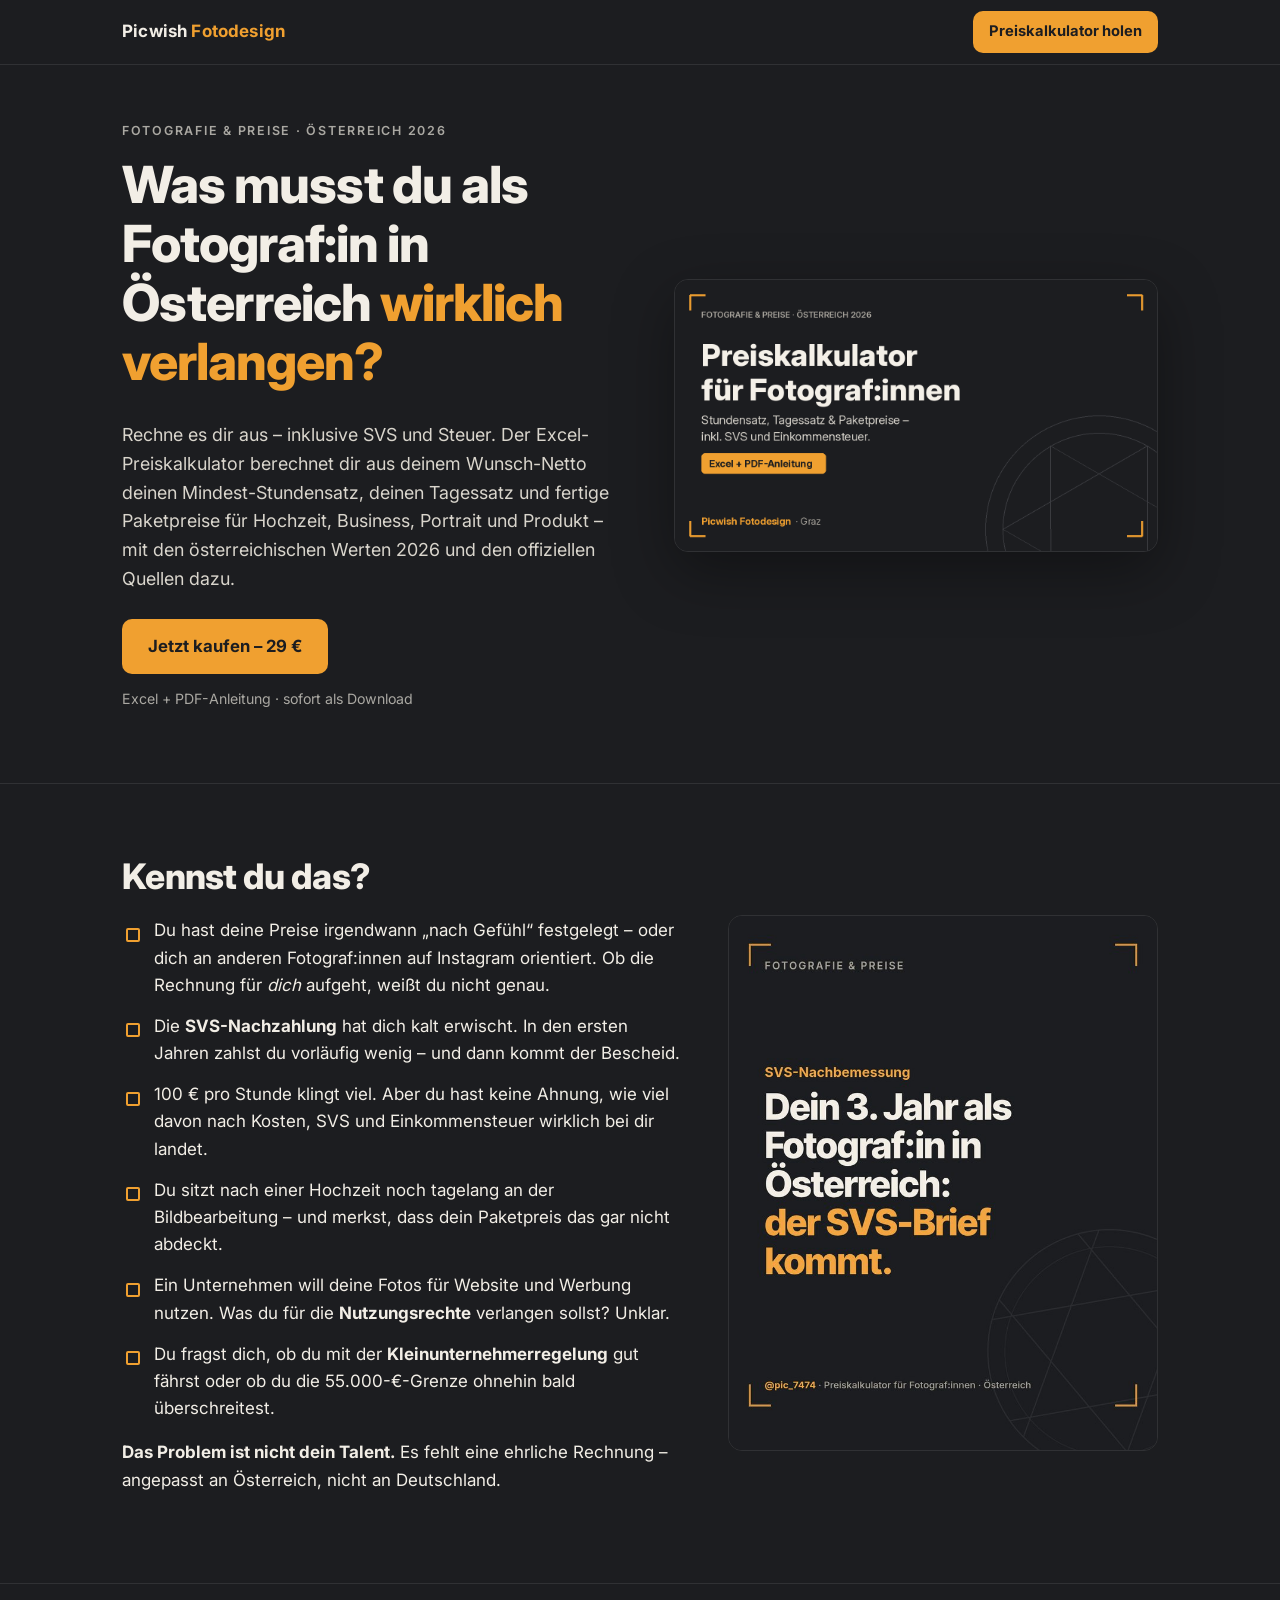
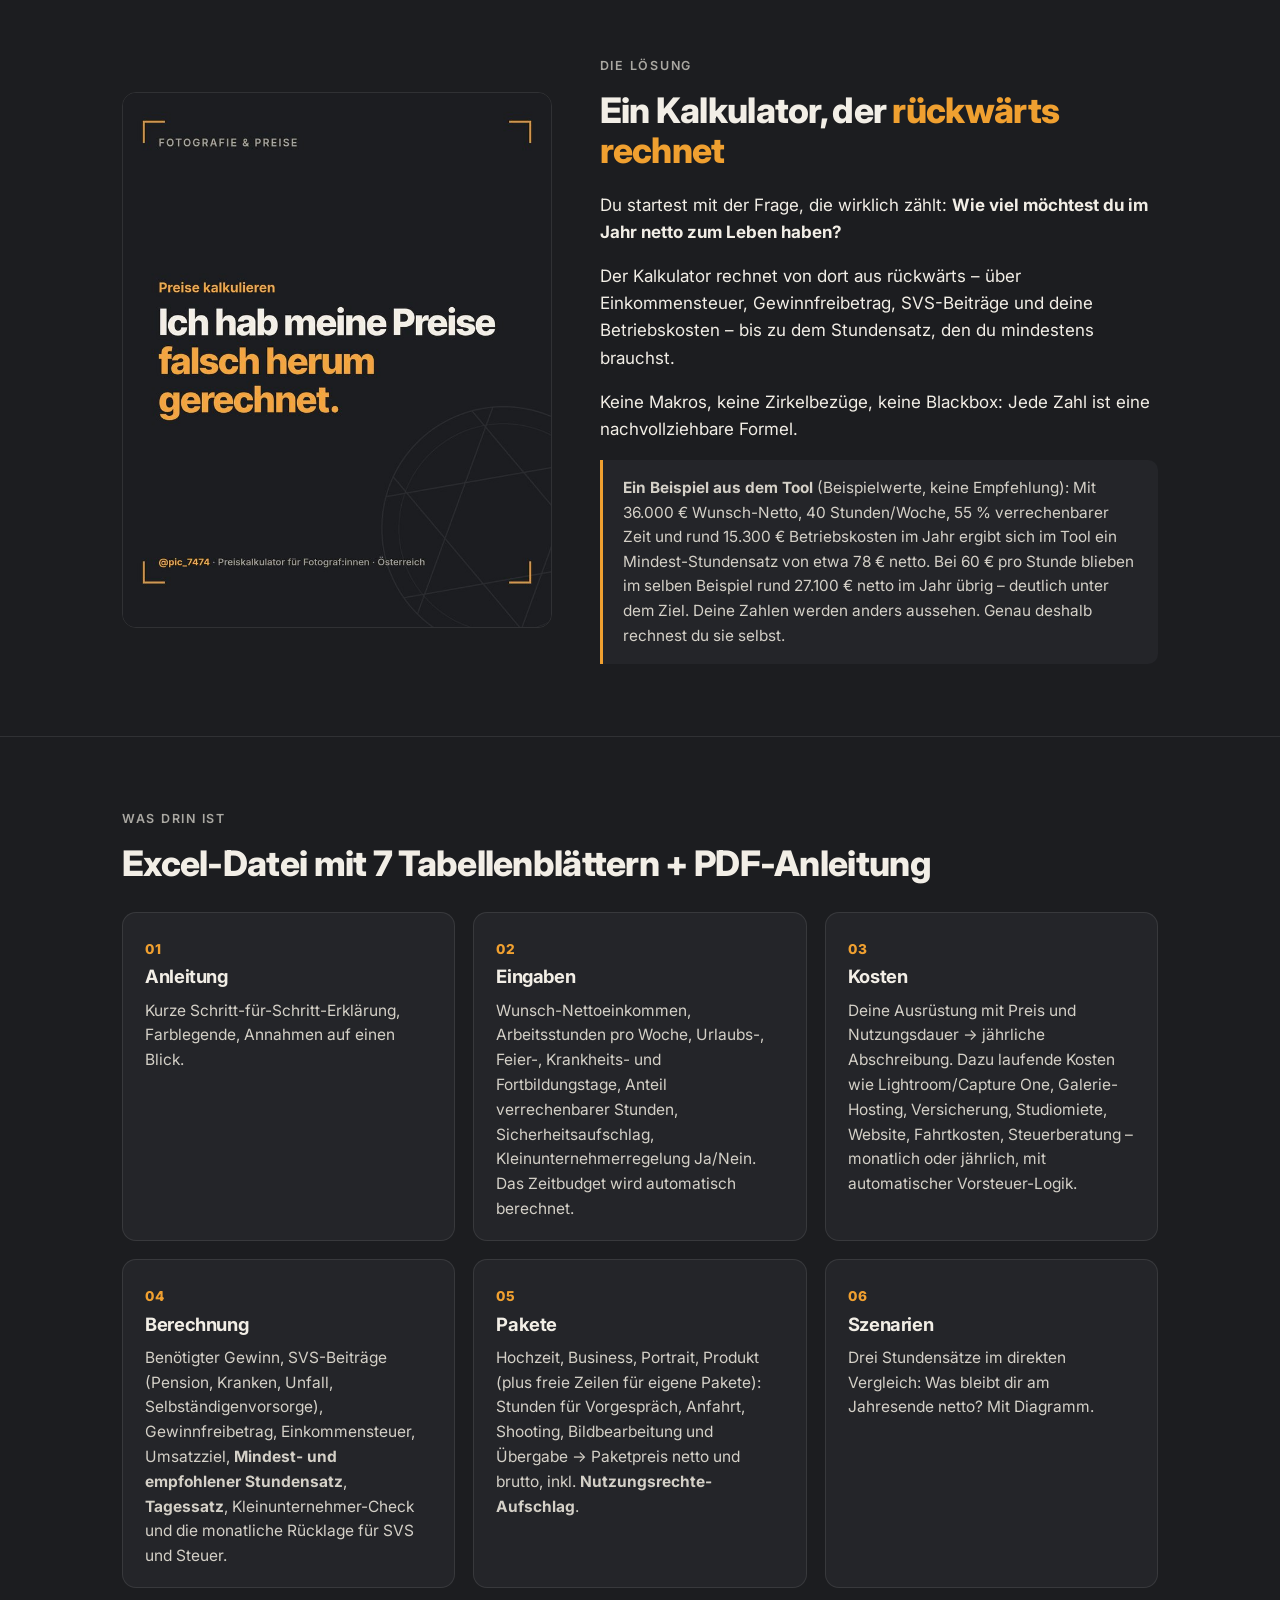
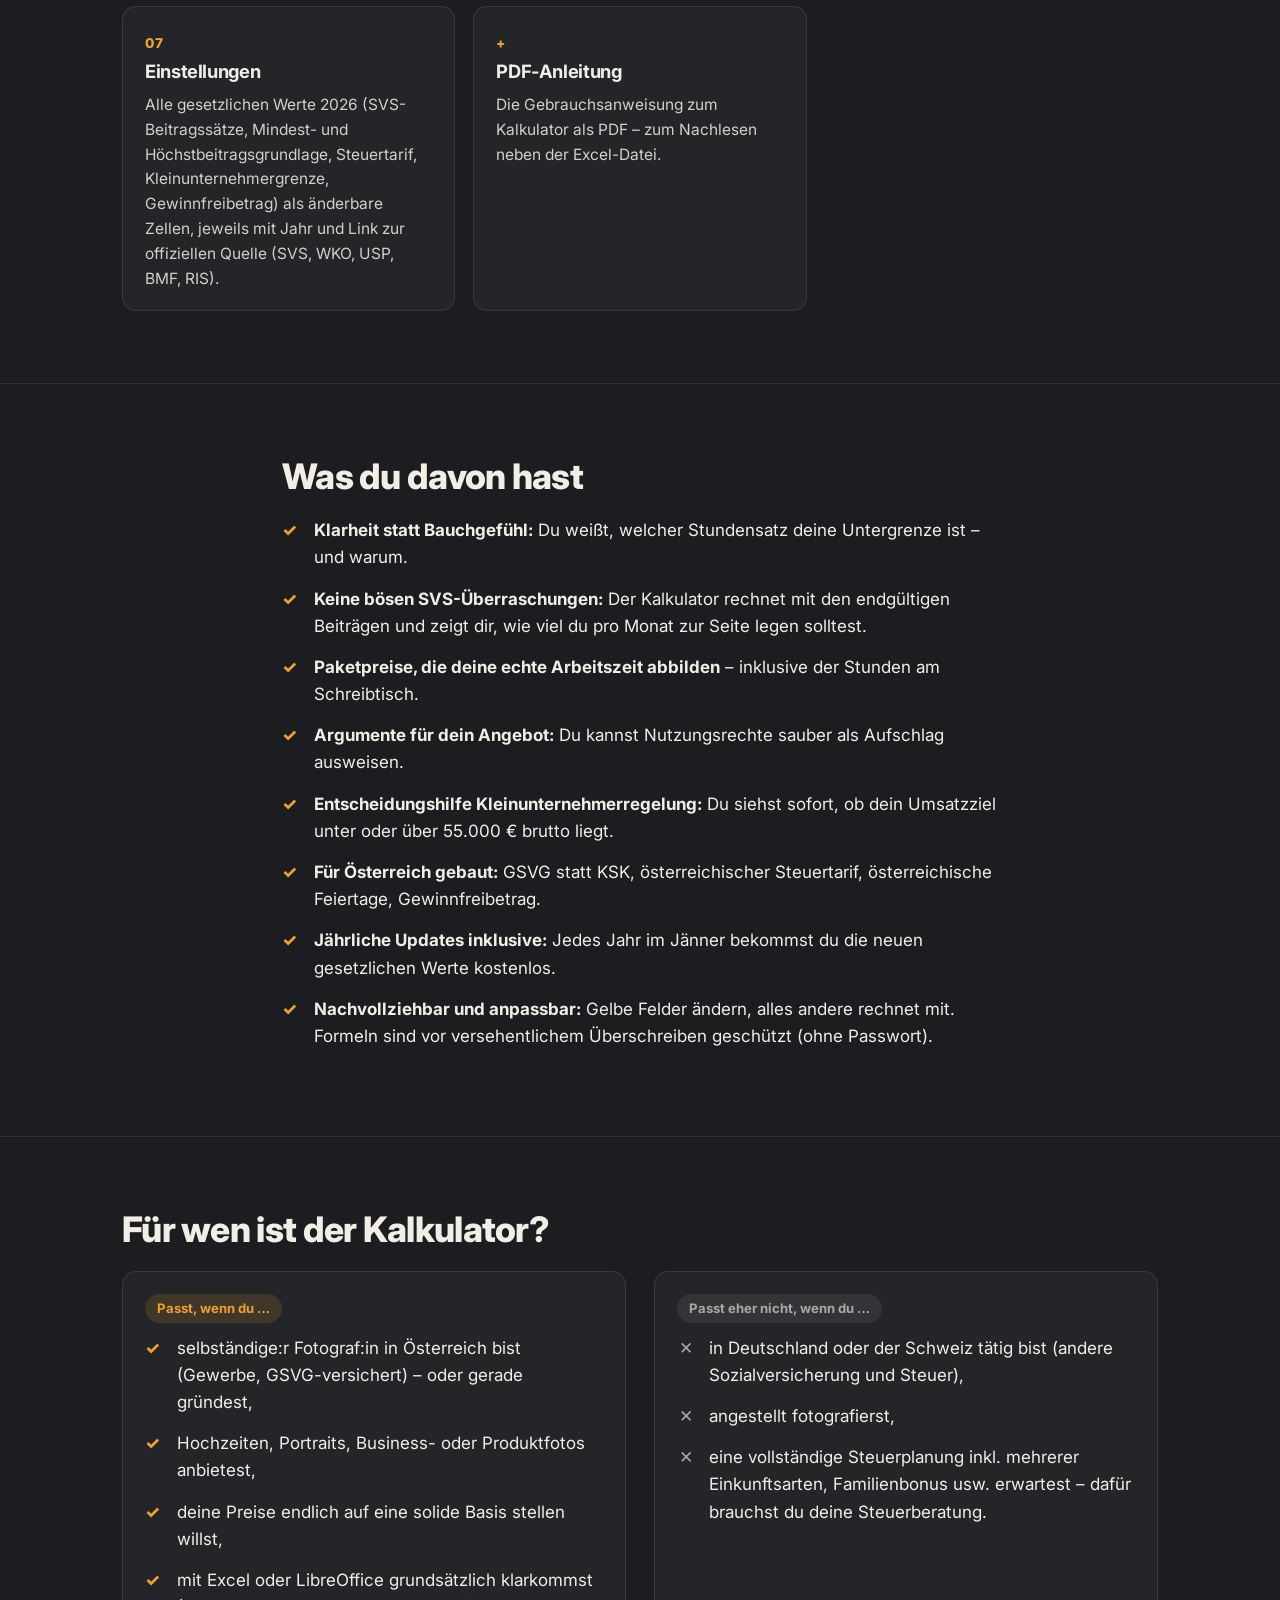
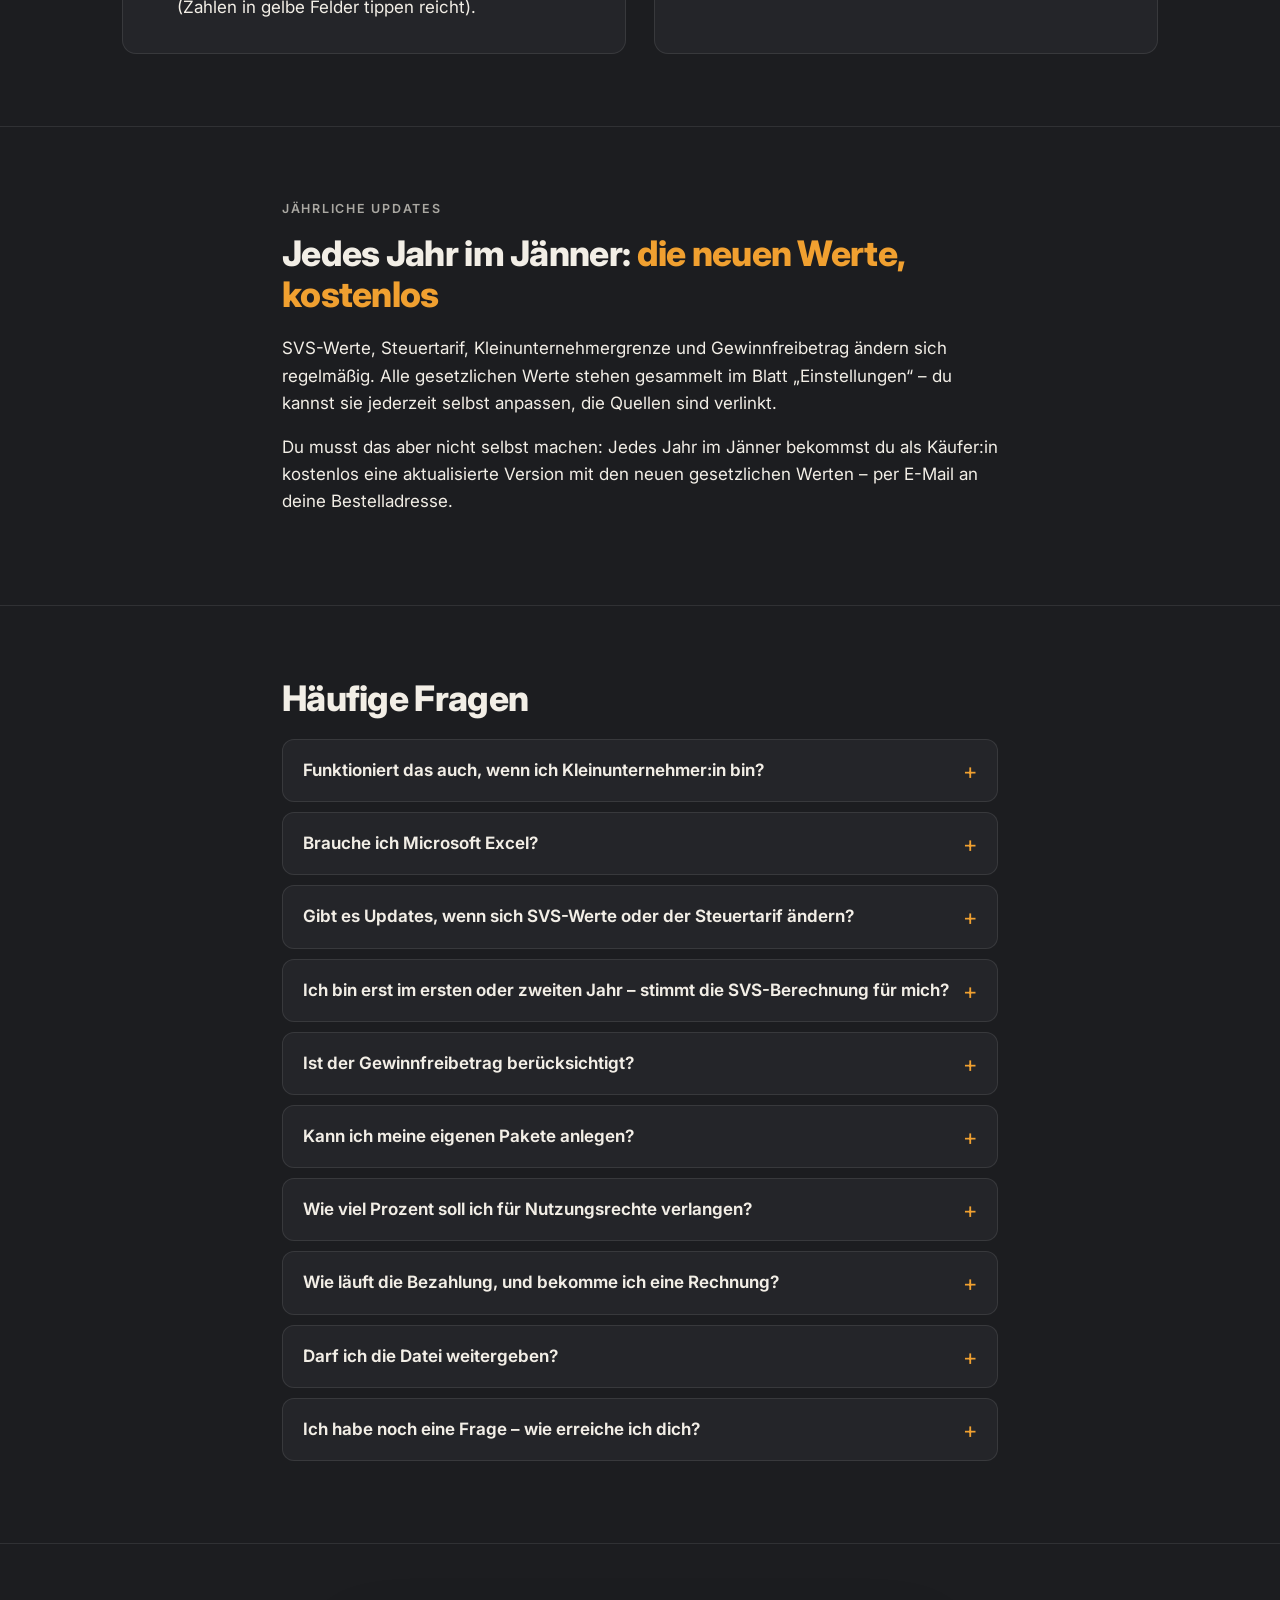
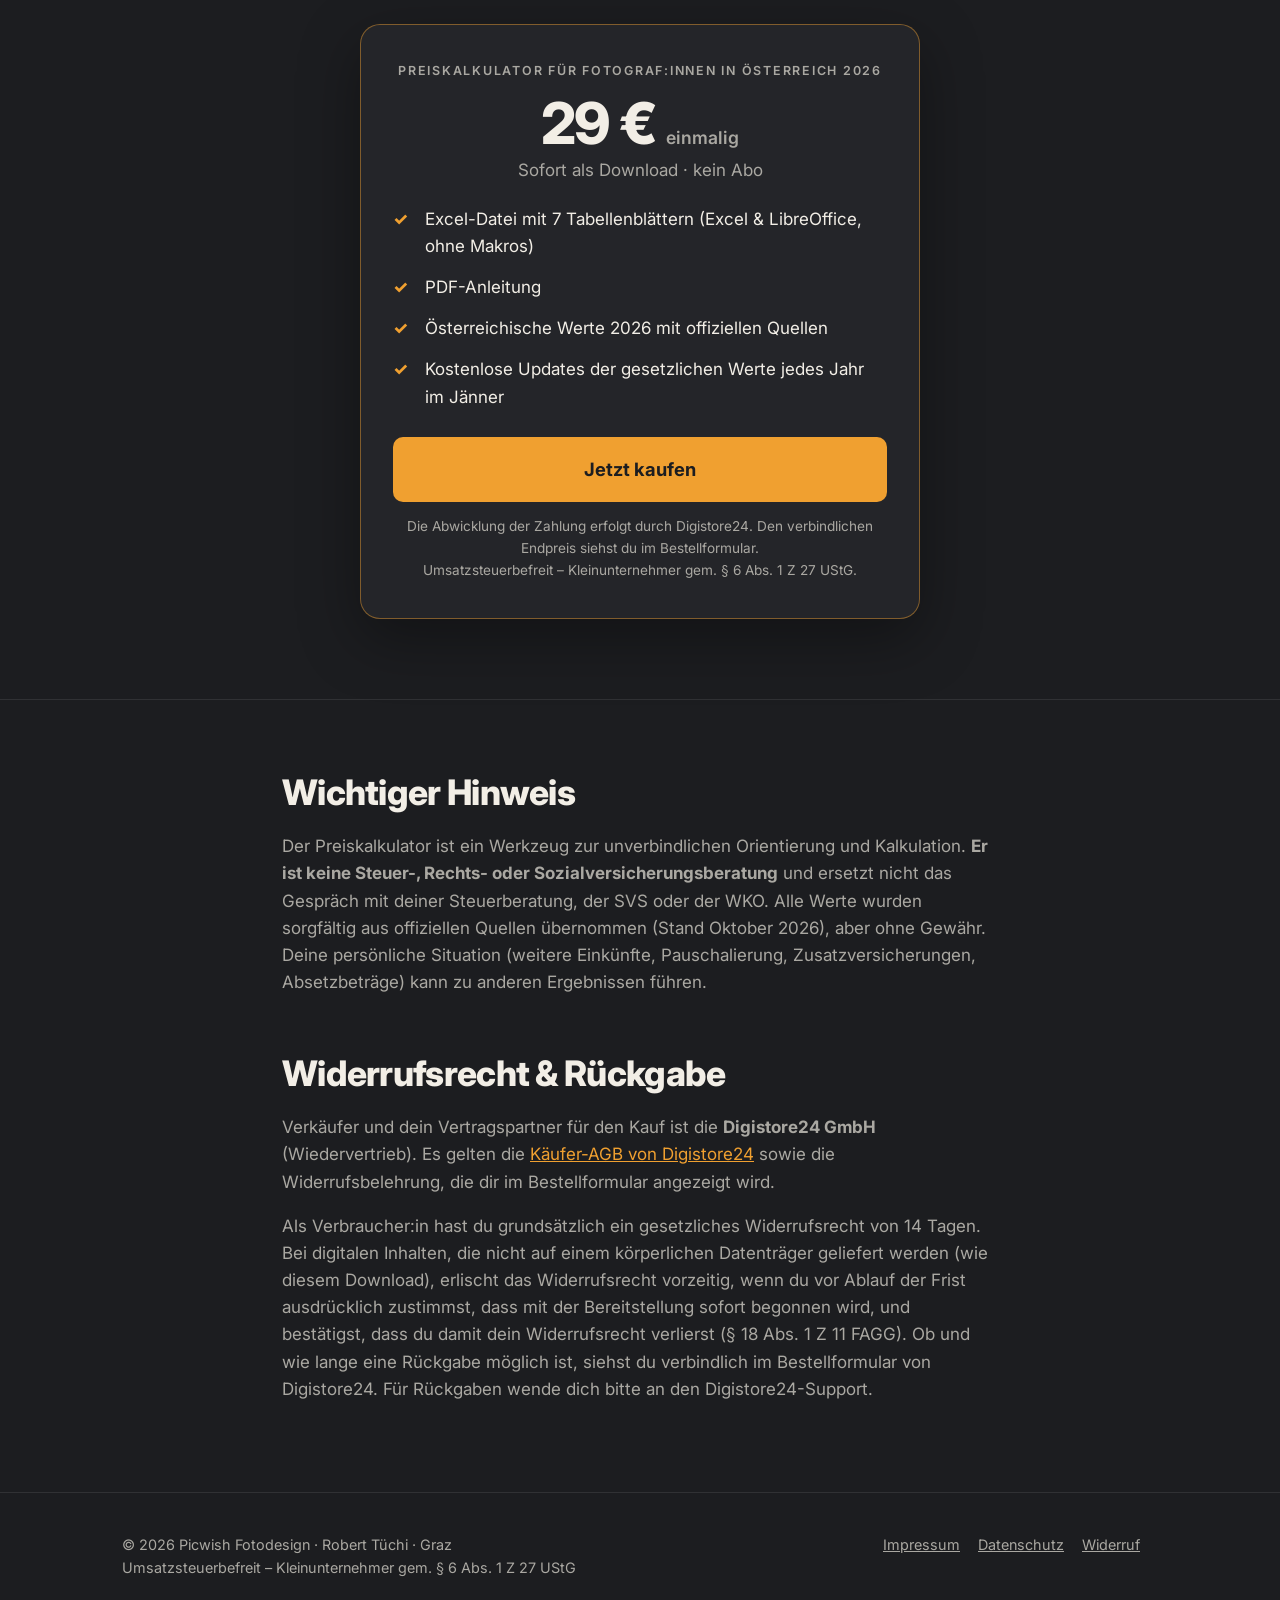
==== index.html @ 59e7721a "Verkaufsseite Preiskalkulator" ====
<!DOCTYPE html>
<html lang="de-AT">
<head>
<meta charset="utf-8">
<meta name="viewport" content="width=device-width, initial-scale=1">
<title>Preiskalkulator für Fotograf:innen in Österreich 2026 – Picwish Fotodesign</title>
<meta name="description" content="Excel-Preiskalkulator für selbständige Fotograf:innen in Österreich: Mindest-Stundensatz, Tagessatz und Paketpreise aus deinem Wunsch-Netto – inkl. SVS und Einkommensteuer, Werte 2026.">
<meta property="og:title" content="Preiskalkulator für Fotograf:innen in Österreich 2026">
<meta property="og:description" content="Rechne dir aus, was du wirklich verlangen musst – inklusive SVS und Steuer.">
<meta property="og:image" content="assets/cover_1280x720.png">
<meta property="og:type" content="website">
<link rel="preload" href="assets/fonts/Inter-Variable-latin.woff2" as="font" type="font/woff2" crossorigin>
<link rel="stylesheet" href="assets/style.css">
<link rel="icon" href="assets/og_square.jpg">
</head>
<body>

<header class="top">
  <div class="wrap">
    <a class="brand" href="index.html">Picwish <span>Fotodesign</span></a>
    <a class="btn small" href="#kaufen">Preiskalkulator holen</a>
  </div>
</header>

<main>

<!-- HERO -->
<section class="hero">
  <div class="wrap hero-grid">
    <div>
      <p class="eyebrow">Fotografie &amp; Preise · Österreich 2026</p>
      <h1>Was musst du als Fotograf:in in Österreich <span class="accent">wirklich verlangen?</span></h1>
      <p class="lead">Rechne es dir aus – inklusive SVS und Steuer. Der Excel-Preiskalkulator berechnet dir aus deinem Wunsch-Netto deinen Mindest-Stundensatz, deinen Tagessatz und fertige Paketpreise für Hochzeit, Business, Portrait und Produkt – mit den österreichischen Werten 2026 und den offiziellen Quellen dazu.</p>
      <div class="cta">
        <a class="btn" href="https://www.checkout-ds24.com/product/748971">Jetzt kaufen – 29 €</a>
        <small>Excel + PDF-Anleitung · sofort als Download</small>
      </div>
    </div>
    <div class="frame"><img src="assets/cover_1280x720.png" width="1280" height="720" alt="Preiskalkulator für Fotograf:innen – Stundensatz, Tagessatz und Paketpreise inkl. SVS und Einkommensteuer. Excel + PDF-Anleitung."></div>
  </div>
</section>

<!-- PROBLEM -->
<section id="problem">
  <div class="wrap split">
    <div>
      <h2>Kennst du das?</h2>
      <ul class="pain">
        <li>Du hast deine Preise irgendwann „nach Gefühl“ festgelegt – oder dich an anderen Fotograf:innen auf Instagram orientiert. Ob die Rechnung für <em>dich</em> aufgeht, weißt du nicht genau.</li>
        <li>Die <strong>SVS-Nachzahlung</strong> hat dich kalt erwischt. In den ersten Jahren zahlst du vorläufig wenig – und dann kommt der Bescheid.</li>
        <li>100 € pro Stunde klingt viel. Aber du hast keine Ahnung, wie viel davon nach Kosten, SVS und Einkommensteuer wirklich bei dir landet.</li>
        <li>Du sitzt nach einer Hochzeit noch tagelang an der Bildbearbeitung – und merkst, dass dein Paketpreis das gar nicht abdeckt.</li>
        <li>Ein Unternehmen will deine Fotos für Website und Werbung nutzen. Was du für die <strong>Nutzungsrechte</strong> verlangen sollst? Unklar.</li>
        <li>Du fragst dich, ob du mit der <strong>Kleinunternehmerregelung</strong> gut fährst oder ob du die 55.000-€-Grenze ohnehin bald überschreitest.</li>
      </ul>
      <p><strong>Das Problem ist nicht dein Talent.</strong> Es fehlt eine ehrliche Rechnung – angepasst an Österreich, nicht an Deutschland.</p>
    </div>
    <div class="img"><img src="assets/ig_svs-nachzahlung.jpg" width="720" height="900" alt="Dein 3. Jahr als Fotograf in Österreich: der SVS-Brief kommt." loading="lazy"></div>
  </div>
</section>

<!-- LÖSUNG -->
<section id="loesung">
  <div class="wrap split rev">
    <div class="img"><img src="assets/ig_rueckwaerts-rechnen.jpg" width="720" height="900" alt="Ich hab meine Preise falsch herum gerechnet." loading="lazy"></div>
    <div>
      <p class="eyebrow">Die Lösung</p>
      <h2>Ein Kalkulator, der <span class="accent">rückwärts rechnet</span></h2>
      <p>Du startest mit der Frage, die wirklich zählt: <strong>Wie viel möchtest du im Jahr netto zum Leben haben?</strong></p>
      <p>Der Kalkulator rechnet von dort aus rückwärts – über Einkommensteuer, Gewinnfreibetrag, SVS-Beiträge und deine Betriebskosten – bis zu dem Stundensatz, den du mindestens brauchst.</p>
      <p>Keine Makros, keine Zirkelbezüge, keine Blackbox: Jede Zahl ist eine nachvollziehbare Formel.</p>
      <div class="note"><strong>Ein Beispiel aus dem Tool</strong> (Beispielwerte, keine Empfehlung): Mit 36.000 € Wunsch-Netto, 40 Stunden/Woche, 55 % verrechenbarer Zeit und rund 15.300 € Betriebskosten im Jahr ergibt sich im Tool ein Mindest-Stundensatz von etwa 78 € netto. Bei 60 € pro Stunde blieben im selben Beispiel rund 27.100 € netto im Jahr übrig – deutlich unter dem Ziel. Deine Zahlen werden anders aussehen. Genau deshalb rechnest du sie selbst.</div>
    </div>
  </div>
</section>

<!-- INHALT -->
<section id="inhalt">
  <div class="wrap">
    <p class="eyebrow">Was drin ist</p>
    <h2>Excel-Datei mit 7 Tabellenblättern + PDF-Anleitung</h2>
    <div class="cards">
      <div class="card"><span class="num">01</span><h3>Anleitung</h3><p>Kurze Schritt-für-Schritt-Erklärung, Farblegende, Annahmen auf einen Blick.</p></div>
      <div class="card"><span class="num">02</span><h3>Eingaben</h3><p>Wunsch-Nettoeinkommen, Arbeitsstunden pro Woche, Urlaubs-, Feier-, Krankheits- und Fortbildungstage, Anteil verrechenbarer Stunden, Sicherheitsaufschlag, Kleinunternehmerregelung Ja/Nein. Das Zeitbudget wird automatisch berechnet.</p></div>
      <div class="card"><span class="num">03</span><h3>Kosten</h3><p>Deine Ausrüstung mit Preis und Nutzungsdauer → jährliche Abschreibung. Dazu laufende Kosten wie Lightroom/Capture One, Galerie-Hosting, Versicherung, Studiomiete, Website, Fahrtkosten, Steuerberatung – monatlich oder jährlich, mit automatischer Vorsteuer-Logik.</p></div>
      <div class="card"><span class="num">04</span><h3>Berechnung</h3><p>Benötigter Gewinn, SVS-Beiträge (Pension, Kranken, Unfall, Selbständigenvorsorge), Gewinnfreibetrag, Einkommensteuer, Umsatzziel, <strong>Mindest- und empfohlener Stundensatz</strong>, <strong>Tagessatz</strong>, Kleinunternehmer-Check und die monatliche Rücklage für SVS und Steuer.</p></div>
      <div class="card"><span class="num">05</span><h3>Pakete</h3><p>Hochzeit, Business, Portrait, Produkt (plus freie Zeilen für eigene Pakete): Stunden für Vorgespräch, Anfahrt, Shooting, Bildbearbeitung und Übergabe → Paketpreis netto und brutto, inkl. <strong>Nutzungsrechte-Aufschlag</strong>.</p></div>
      <div class="card"><span class="num">06</span><h3>Szenarien</h3><p>Drei Stundensätze im direkten Vergleich: Was bleibt dir am Jahresende netto? Mit Diagramm.</p></div>
      <div class="card"><span class="num">07</span><h3>Einstellungen</h3><p>Alle gesetzlichen Werte 2026 (SVS-Beitragssätze, Mindest- und Höchstbeitragsgrundlage, Steuertarif, Kleinunternehmergrenze, Gewinnfreibetrag) als änderbare Zellen, jeweils mit Jahr und Link zur offiziellen Quelle (SVS, WKO, USP, BMF, RIS).</p></div>
      <div class="card"><span class="num">+</span><h3>PDF-Anleitung</h3><p>Die Gebrauchsanweisung zum Kalkulator als PDF – zum Nachlesen neben der Excel-Datei.</p></div>
    </div>
  </div>
</section>

<!-- NUTZEN -->
<section id="nutzen">
  <div class="wrap narrow">
    <h2>Was du davon hast</h2>
    <ul class="check">
      <li><strong>Klarheit statt Bauchgefühl:</strong> Du weißt, welcher Stundensatz deine Untergrenze ist – und warum.</li>
      <li><strong>Keine bösen SVS-Überraschungen:</strong> Der Kalkulator rechnet mit den endgültigen Beiträgen und zeigt dir, wie viel du pro Monat zur Seite legen solltest.</li>
      <li><strong>Paketpreise, die deine echte Arbeitszeit abbilden</strong> – inklusive der Stunden am Schreibtisch.</li>
      <li><strong>Argumente für dein Angebot:</strong> Du kannst Nutzungsrechte sauber als Aufschlag ausweisen.</li>
      <li><strong>Entscheidungshilfe Kleinunternehmerregelung:</strong> Du siehst sofort, ob dein Umsatzziel unter oder über 55.000 € brutto liegt.</li>
      <li><strong>Für Österreich gebaut:</strong> GSVG statt KSK, österreichischer Steuertarif, österreichische Feiertage, Gewinnfreibetrag.</li>
      <li><strong>Jährliche Updates inklusive:</strong> Jedes Jahr im Jänner bekommst du die neuen gesetzlichen Werte kostenlos.</li>
      <li><strong>Nachvollziehbar und anpassbar:</strong> Gelbe Felder ändern, alles andere rechnet mit. Formeln sind vor versehentlichem Überschreiben geschützt (ohne Passwort).</li>
    </ul>
  </div>
</section>

<!-- FÜR WEN -->
<section id="fuer-wen">
  <div class="wrap">
    <h2>Für wen ist der Kalkulator?</h2>
    <div class="two">
      <div class="card">
        <span class="badge">Passt, wenn du …</span>
        <ul class="check">
          <li>selbständige:r Fotograf:in in Österreich bist (Gewerbe, GSVG-versichert) – oder gerade gründest,</li>
          <li>Hochzeiten, Portraits, Business- oder Produktfotos anbietest,</li>
          <li>deine Preise endlich auf eine solide Basis stellen willst,</li>
          <li>mit Excel oder LibreOffice grundsätzlich klarkommst (Zahlen in gelbe Felder tippen reicht).</li>
        </ul>
      </div>
      <div class="card">
        <span class="badge" style="background:rgba(255,255,255,.07);color:var(--muted)">Passt eher nicht, wenn du …</span>
        <ul class="cross">
          <li>in Deutschland oder der Schweiz tätig bist (andere Sozialversicherung und Steuer),</li>
          <li>angestellt fotografierst,</li>
          <li>eine vollständige Steuerplanung inkl. mehrerer Einkunftsarten, Familienbonus usw. erwartest – dafür brauchst du deine Steuerberatung.</li>
        </ul>
      </div>
    </div>
  </div>
</section>

<!-- UPDATES -->
<section id="updates">
  <div class="wrap narrow">
    <p class="eyebrow">Jährliche Updates</p>
    <h2>Jedes Jahr im Jänner: <span class="accent">die neuen Werte, kostenlos</span></h2>
    <p>SVS-Werte, Steuertarif, Kleinunternehmergrenze und Gewinnfreibetrag ändern sich regelmäßig. Alle gesetzlichen Werte stehen gesammelt im Blatt „Einstellungen“ – du kannst sie jederzeit selbst anpassen, die Quellen sind verlinkt.</p>
    <p>Du musst das aber nicht selbst machen: Jedes Jahr im Jänner bekommst du als Käufer:in kostenlos eine aktualisierte Version mit den neuen gesetzlichen Werten – per E-Mail an deine Bestelladresse.</p>
  </div>
</section>

<!-- FAQ -->
<section id="faq">
  <div class="wrap narrow">
    <h2>Häufige Fragen</h2>
    <details><summary>Funktioniert das auch, wenn ich Kleinunternehmer:in bin?</summary><p>Ja. Du stellst in den Eingaben „Kleinunternehmerregelung: Ja“ ein. Dann rechnet der Kalkulator ohne Umsatzsteuer auf deinen Preisen und setzt deine Kosten brutto an (weil du keine Vorsteuer abziehen kannst). Ein Check zeigt dir, ob dein Umsatzziel unter der Grenze von 55.000 € brutto liegt – oder im 10-%-Toleranzbereich bzw. darüber.</p></details>
    <details><summary>Brauche ich Microsoft Excel?</summary><p>Nein. Die Datei (.xlsx) funktioniert in Microsoft Excel (Windows/Mac) und im kostenlosen LibreOffice Calc. Sie kommt ohne Makros aus. Google Sheets und Apple Numbers sollten grundsätzlich funktionieren, sind aber nicht offiziell getestet – dort können Formatierung, Blattschutz oder Diagramm abweichen.</p></details>
    <details><summary>Gibt es Updates, wenn sich SVS-Werte oder der Steuertarif ändern?</summary><p>Ja. Jedes Jahr im Jänner bekommst du als Käufer:in kostenlos eine aktualisierte Version mit den neuen gesetzlichen Werten (SVS, Steuertarif, Kleinunternehmergrenze, Gewinnfreibetrag) per E-Mail an deine Bestelladresse. Zusätzlich kannst du alle Werte im Blatt „Einstellungen“ selbst anpassen.</p></details>
    <details><summary>Ich bin erst im ersten oder zweiten Jahr – stimmt die SVS-Berechnung für mich?</summary><p>Der Kalkulator rechnet bewusst mit den <em>endgültigen</em> Beiträgen auf Basis deines Gewinns. In den ersten Jahren zahlst du vorläufig oft weniger, die Differenz wird aber nachverrechnet. Für die Preisgestaltung ist die endgültige Belastung die ehrlichere Zahl.</p></details>
    <details><summary>Ist der Gewinnfreibetrag berücksichtigt?</summary><p>Ja, der Grundfreibetrag (15 % des Gewinns bis 33.000 €). Den investitionsbedingten Gewinnfreibetrag berücksichtigt das Tool nicht – damit rechnest du eher vorsichtig.</p></details>
    <details><summary>Kann ich meine eigenen Pakete anlegen?</summary><p>Ja, im Blatt „Pakete“ sind freie Zeilen für eigene Angebote vorgesehen, z. B. Familien-, Event- oder Immobilienshootings.</p></details>
    <details><summary>Wie viel Prozent soll ich für Nutzungsrechte verlangen?</summary><p>Dafür gibt es in Österreich keinen verbindlichen Tarif. Im Tool stehen Beispielwerte (30 % bzw. 50 %), die du frei anpassen kannst – je nach Umfang, Dauer, Medien und Exklusivität der Nutzung.</p></details>
    <details><summary>Wie läuft die Bezahlung, und bekomme ich eine Rechnung?</summary><p>Die Abwicklung der Zahlung erfolgt durch Digistore24. Nach dem Kauf bekommst du den Download-Zugang und deine Rechnung automatisch von Digistore24.</p></details>
    <details><summary>Darf ich die Datei weitergeben?</summary><p>Nein. Die Datei ist für die persönliche Nutzung in deinem eigenen Betrieb lizenziert. Weiterverkauf, Weitergabe oder Veröffentlichung – auch in veränderter Form oder als Teil anderer Produkte – sind nicht gestattet.</p></details>
    <details><summary>Ich habe noch eine Frage – wie erreiche ich dich?</summary><p>Schreib mir an <a href="mailto:robert.tuechi@gmail.com">robert.tuechi@gmail.com</a> oder auf Instagram an @pic_7474. Ich antworte in der Regel innerhalb von 2 Werktagen. (Individuelle Steuer- oder SVS-Beratung kann ich leider nicht geben.)</p></details>
  </div>
</section>

<!-- PREIS -->
<section class="price" id="kaufen">
  <div class="wrap">
    <div class="pricebox">
      <p class="eyebrow">Preiskalkulator für Fotograf:innen in Österreich 2026</p>
      <div class="amount">29 € <small>einmalig</small></div>
      <p class="muted" style="margin:0">Sofort als Download · kein Abo</p>
      <ul class="check">
        <li>Excel-Datei mit 7 Tabellenblättern (Excel &amp; LibreOffice, ohne Makros)</li>
        <li>PDF-Anleitung</li>
        <li>Österreichische Werte 2026 mit offiziellen Quellen</li>
        <li>Kostenlose Updates der gesetzlichen Werte jedes Jahr im Jänner</li>
      </ul>
      <a class="btn big" href="https://www.checkout-ds24.com/product/748971">Jetzt kaufen</a>
      <p class="fine">Die Abwicklung der Zahlung erfolgt durch Digistore24. Den verbindlichen Endpreis siehst du im Bestellformular.<br>Umsatzsteuerbefreit – Kleinunternehmer gem. § 6 Abs. 1 Z 27 UStG.</p>
    </div>
  </div>
</section>

<!-- HINWEIS + WIDERRUF -->
<section id="hinweise">
  <div class="wrap narrow">
    <h2>Wichtiger Hinweis</h2>
    <p class="muted">Der Preiskalkulator ist ein Werkzeug zur unverbindlichen Orientierung und Kalkulation. <strong>Er ist keine Steuer-, Rechts- oder Sozialversicherungsberatung</strong> und ersetzt nicht das Gespräch mit deiner Steuerberatung, der SVS oder der WKO. Alle Werte wurden sorgfältig aus offiziellen Quellen übernommen (Stand Oktober 2026), aber ohne Gewähr. Deine persönliche Situation (weitere Einkünfte, Pauschalierung, Zusatzversicherungen, Absetzbeträge) kann zu anderen Ergebnissen führen.</p>

    <h2 id="widerruf" style="margin-top:1.6em">Widerrufsrecht &amp; Rückgabe</h2>
    <p class="muted">Verkäufer und dein Vertragspartner für den Kauf ist die <strong>Digistore24 GmbH</strong> (Wiedervertrieb). Es gelten die <a href="https://www.digistore24.com/page/terms/1/de" rel="noopener">Käufer-AGB von Digistore24</a> sowie die Widerrufsbelehrung, die dir im Bestellformular angezeigt wird.</p>
    <p class="muted">Als Verbraucher:in hast du grundsätzlich ein gesetzliches Widerrufsrecht von 14 Tagen. Bei digitalen Inhalten, die nicht auf einem körperlichen Datenträger geliefert werden (wie diesem Download), erlischt das Widerrufsrecht vorzeitig, wenn du vor Ablauf der Frist ausdrücklich zustimmst, dass mit der Bereitstellung sofort begonnen wird, und bestätigst, dass du damit dein Widerrufsrecht verlierst (§ 18 Abs. 1 Z 11 FAGG). Ob und wie lange eine Rückgabe möglich ist, siehst du verbindlich im Bestellformular von Digistore24. Für Rückgaben wende dich bitte an den Digistore24-Support.</p>
  </div>
</section>

</main>

<footer>
  <div class="wrap">
    <div>© 2026 Picwish Fotodesign · Robert Tüchi · Graz<br>Umsatzsteuerbefreit – Kleinunternehmer gem. § 6 Abs. 1 Z 27 UStG</div>
    <nav><a href="impressum.html">Impressum</a><a href="datenschutz.html">Datenschutz</a><a href="index.html#widerruf">Widerruf</a></nav>
  </div>
</footer>
</body>
</html>
---- assets/style.css ----
@font-face{font-family:"Inter";src:url("fonts/Inter-Variable-latin.woff2") format("woff2");font-weight:100 900;font-style:normal;font-display:swap}
:root{--bg:rgb(28,29,32);--bg2:rgb(36,37,41);--line:rgba(255,255,255,.09);--text:rgb(242,238,230);--muted:rgb(170,168,162);--accent:rgb(240,160,48);--accent-d:rgb(214,138,28);--radius:14px;--max:1080px}
*{box-sizing:border-box}
html{scroll-behavior:smooth}
body{margin:0;background:var(--bg);color:var(--text);font-family:"Inter",system-ui,-apple-system,"Segoe UI",Roboto,"Helvetica Neue",Arial,sans-serif;font-size:17px;line-height:1.6;-webkit-font-smoothing:antialiased}
img{max-width:100%;height:auto;display:block}
a{color:var(--accent)}
a:hover{color:#ffc163}
.wrap{max-width:var(--max);margin:0 auto;padding:0 22px}
.narrow{max-width:760px}
header.top{border-bottom:1px solid var(--line)}
header.top .wrap{display:flex;align-items:center;justify-content:space-between;height:64px;gap:16px}
.brand{font-weight:700;color:var(--text);text-decoration:none;letter-spacing:.01em}
.brand span{color:var(--accent)}
.btn{display:inline-block;background:var(--accent);color:#1c1d20;font-weight:700;text-decoration:none;padding:14px 26px;border-radius:10px;font-size:1.05rem;transition:background .15s,transform .15s}
.btn:hover{background:#ffb347;color:#1c1d20;transform:translateY(-1px)}
.btn.small{padding:9px 16px;font-size:.92rem}
.btn.big{padding:18px 34px;font-size:1.15rem;width:100%;text-align:center}
.eyebrow{text-transform:uppercase;letter-spacing:.14em;font-size:.78rem;color:var(--muted);font-weight:600;margin:0 0 14px}
h1,h2,h3{line-height:1.15;letter-spacing:-.02em;margin:0 0 .6em}
h1{font-size:clamp(2rem,4.6vw,3.2rem);font-weight:800}
h2{font-size:clamp(1.6rem,3.2vw,2.2rem);font-weight:800}
h3{font-size:1.15rem;font-weight:700}
.accent{color:var(--accent)}
.muted{color:var(--muted)}
section{padding:72px 0;border-bottom:1px solid var(--line)}
.hero{padding:56px 0 72px}
.hero-grid{display:grid;grid-template-columns:1.05fr 1fr;gap:44px;align-items:center}
.hero .lead{font-size:1.12rem;color:#d9d5cc}
.hero .cta{display:flex;flex-wrap:wrap;gap:14px;align-items:center;margin-top:26px}
.hero .cta small{color:var(--muted)}
.frame{position:relative;border-radius:var(--radius);overflow:hidden;border:1px solid var(--line);box-shadow:0 20px 60px rgba(0,0,0,.35)}
.split{display:grid;grid-template-columns:1.3fr 1fr;gap:48px;align-items:center}
.split.rev{grid-template-columns:1fr 1.3fr}
.split img{border-radius:var(--radius);border:1px solid var(--line)}
ul.check,ul.cross,ul.pain{list-style:none;padding:0;margin:0}
ul.check li,ul.cross li,ul.pain li{position:relative;padding-left:32px;margin:0 0 14px}
ul.check li::before{content:"✓";position:absolute;left:0;top:0;color:var(--accent);font-weight:800}
ul.cross li::before{content:"✕";position:absolute;left:2px;top:0;color:var(--muted);font-weight:800}
ul.pain li::before{content:"";position:absolute;left:4px;top:.62em;width:10px;height:10px;border:2px solid var(--accent);border-radius:2px}
.cards{display:grid;grid-template-columns:repeat(auto-fit,minmax(280px,1fr));gap:18px;margin-top:28px}
.card{background:var(--bg2);border:1px solid var(--line);border-radius:var(--radius);padding:22px 22px 18px}
.card .num{display:inline-block;color:var(--accent);font-weight:800;font-size:.85rem;letter-spacing:.08em;margin-bottom:6px}
.card p{margin:0;color:#d4d0c7;font-size:.97rem}
.note{background:var(--bg2);border-left:3px solid var(--accent);padding:16px 20px;border-radius:0 10px 10px 0;color:#d4d0c7;font-size:.96rem}
.two{display:grid;grid-template-columns:1fr 1fr;gap:28px}
.badge{display:inline-block;background:rgba(240,160,48,.14);color:var(--accent);font-weight:700;border-radius:999px;padding:4px 12px;font-size:.82rem;margin-bottom:12px}
details{background:var(--bg2);border:1px solid var(--line);border-radius:12px;margin:0 0 10px;padding:0 20px}
summary{cursor:pointer;font-weight:650;padding:17px 28px 17px 0;list-style:none;position:relative}
summary::-webkit-details-marker{display:none}
summary::after{content:"+";position:absolute;right:0;top:13px;font-size:1.4rem;color:var(--accent);font-weight:400}
details[open] summary::after{content:"–"}
details p{margin:0 0 18px;color:#d4d0c7}
.price{padding:80px 0}
.pricebox{max-width:560px;margin:0 auto;background:var(--bg2);border:1px solid rgba(240,160,48,.45);border-radius:20px;padding:36px 32px;text-align:center;box-shadow:0 20px 60px rgba(0,0,0,.35)}
.pricebox .amount{font-size:3.6rem;font-weight:800;letter-spacing:-.03em;line-height:1;margin:6px 0 4px}
.pricebox .amount small{font-size:1.1rem;font-weight:600;color:var(--muted);letter-spacing:0}
.pricebox ul{text-align:left;margin:22px 0 26px}
.pricebox .fine{font-size:.85rem;color:var(--muted);margin:14px 0 0}
footer{padding:40px 0 56px;color:var(--muted);font-size:.9rem}
footer .wrap{display:flex;flex-wrap:wrap;justify-content:space-between;gap:16px}
footer nav a{color:var(--muted);margin-right:18px}
footer nav a:hover{color:var(--accent)}
.legal h1{font-size:clamp(1.8rem,4vw,2.5rem)}
.legal h2{font-size:1.3rem;margin-top:2em}
.legal p,.legal li{color:#d9d5cc}
.legal dl{display:grid;grid-template-columns:max-content 1fr;gap:6px 20px;margin:0}
.legal dt{color:var(--muted)}
.legal dd{margin:0}
.ph{background:rgba(240,160,48,.18);color:var(--accent);padding:1px 6px;border-radius:4px;font-weight:600}
@media (max-width:860px){
 .hero-grid,.split,.split.rev,.two{grid-template-columns:1fr;gap:30px}
 .split.rev .img{order:-1}
 section{padding:56px 0}
 .split img{width:100%;max-width:min(420px,100%);margin:0 auto}
 .legal dl{grid-template-columns:1fr}
 .legal dt{margin-top:10px}
}
@media (max-width:480px){body{font-size:16px}.pricebox{padding:28px 20px}.pricebox .amount{font-size:3rem}header.top .btn.small{display:none}}
.hero-grid>*,.split>*,.two>*,.cards>*{min-width:0}
p,li,dd{overflow-wrap:break-word;hyphens:auto}
h1,h2,h3{overflow-wrap:break-word;hyphens:manual}
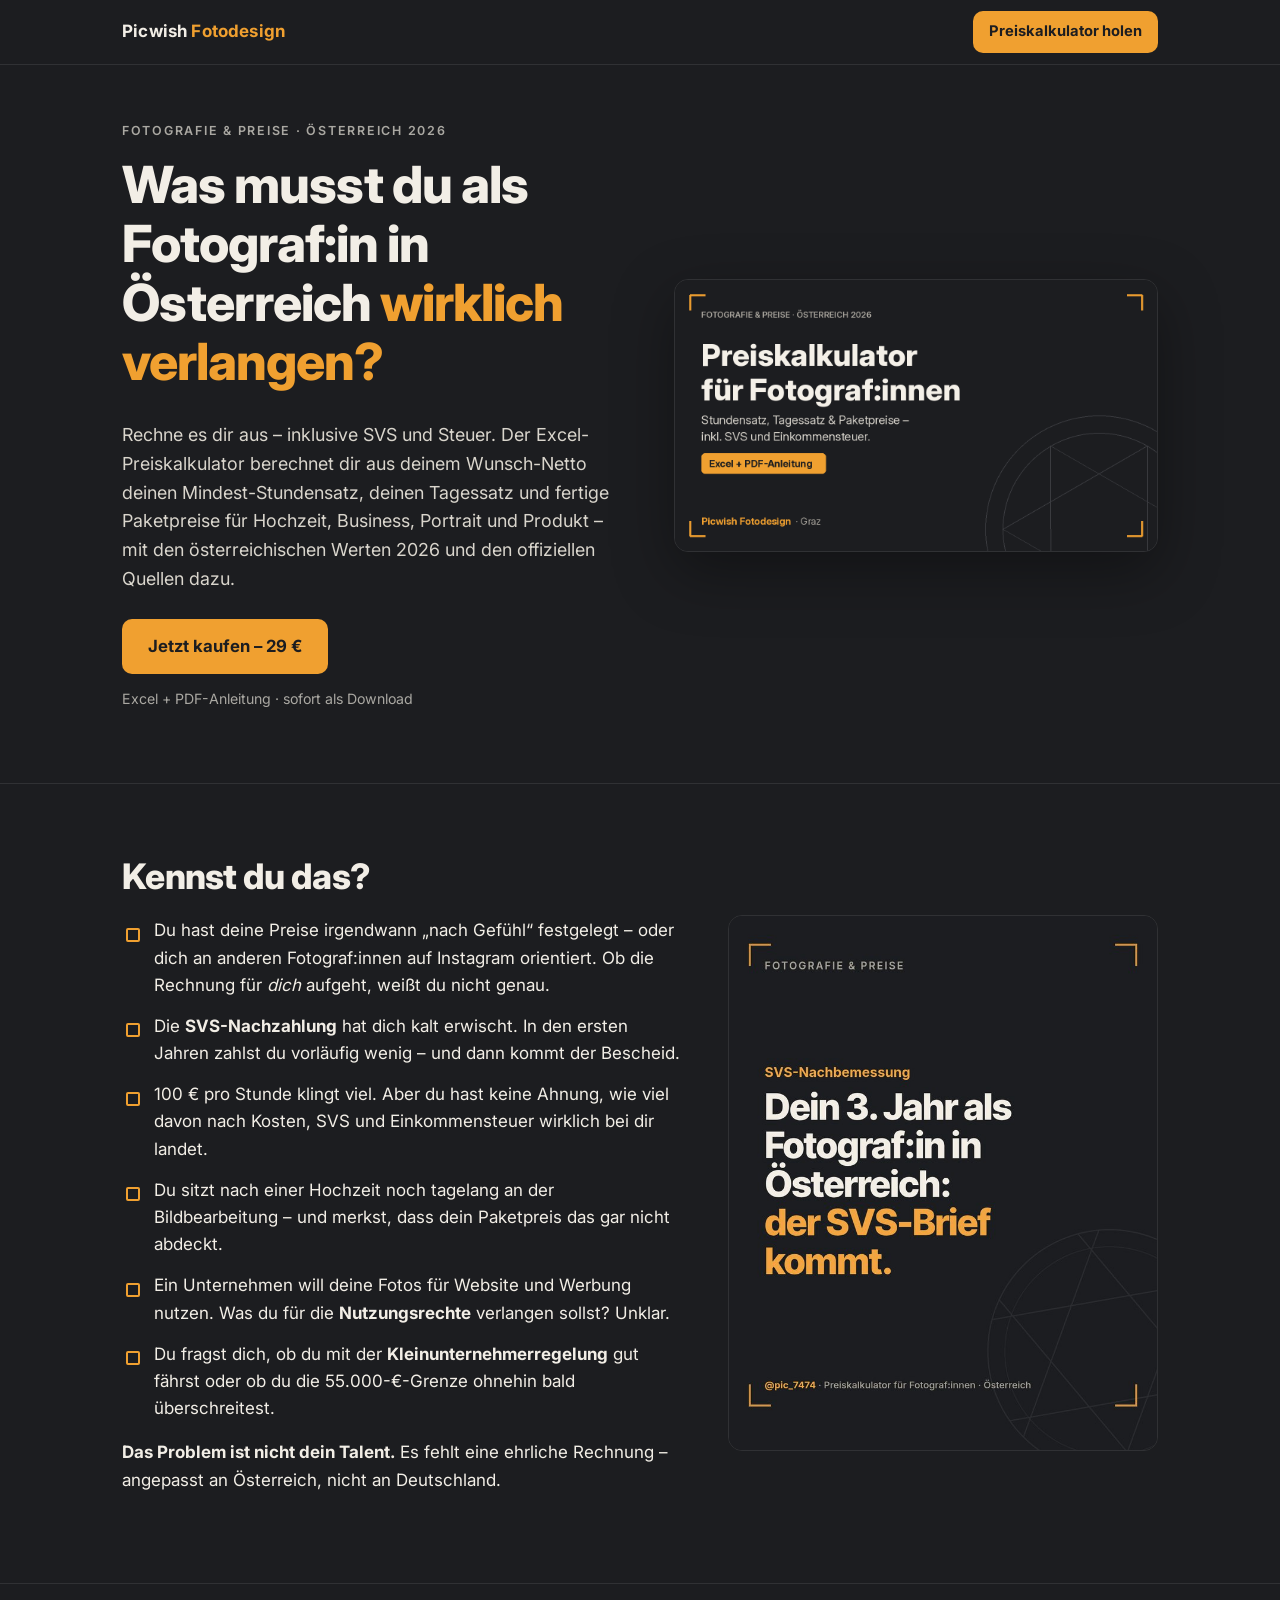
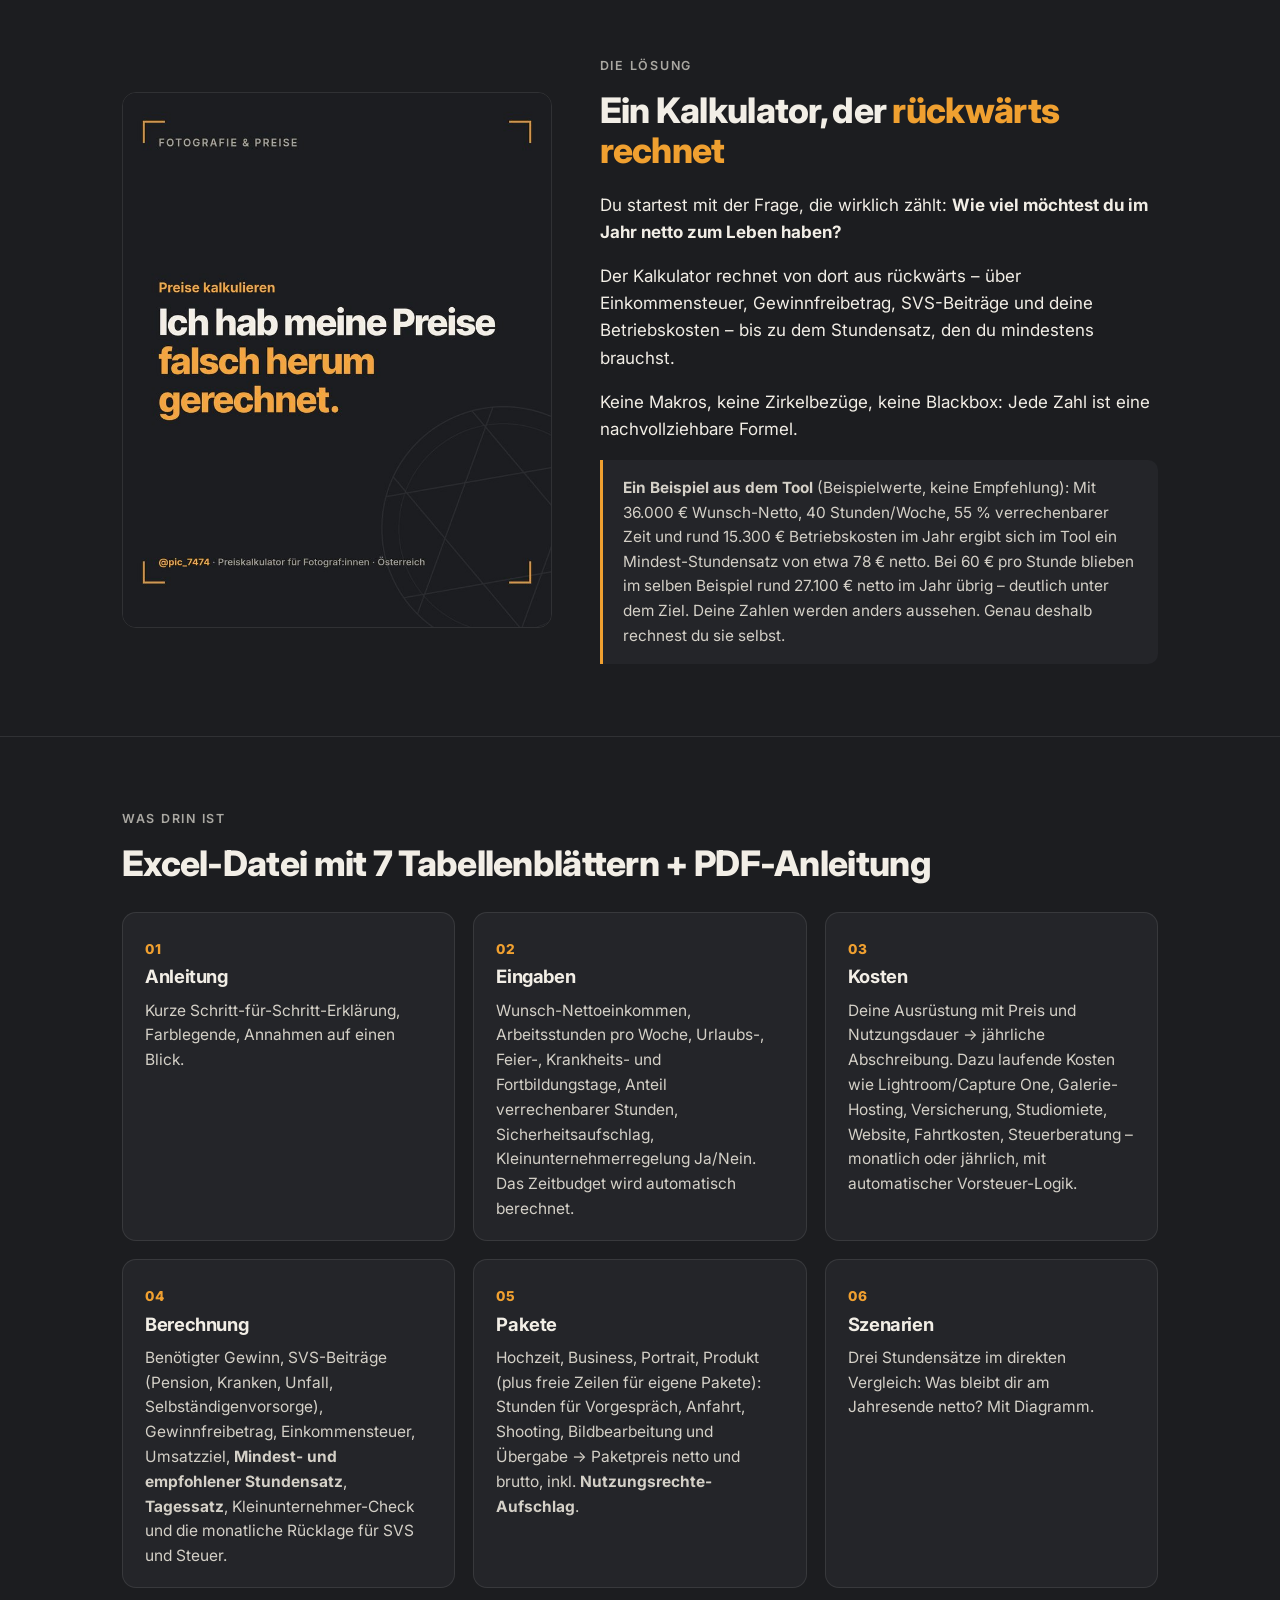
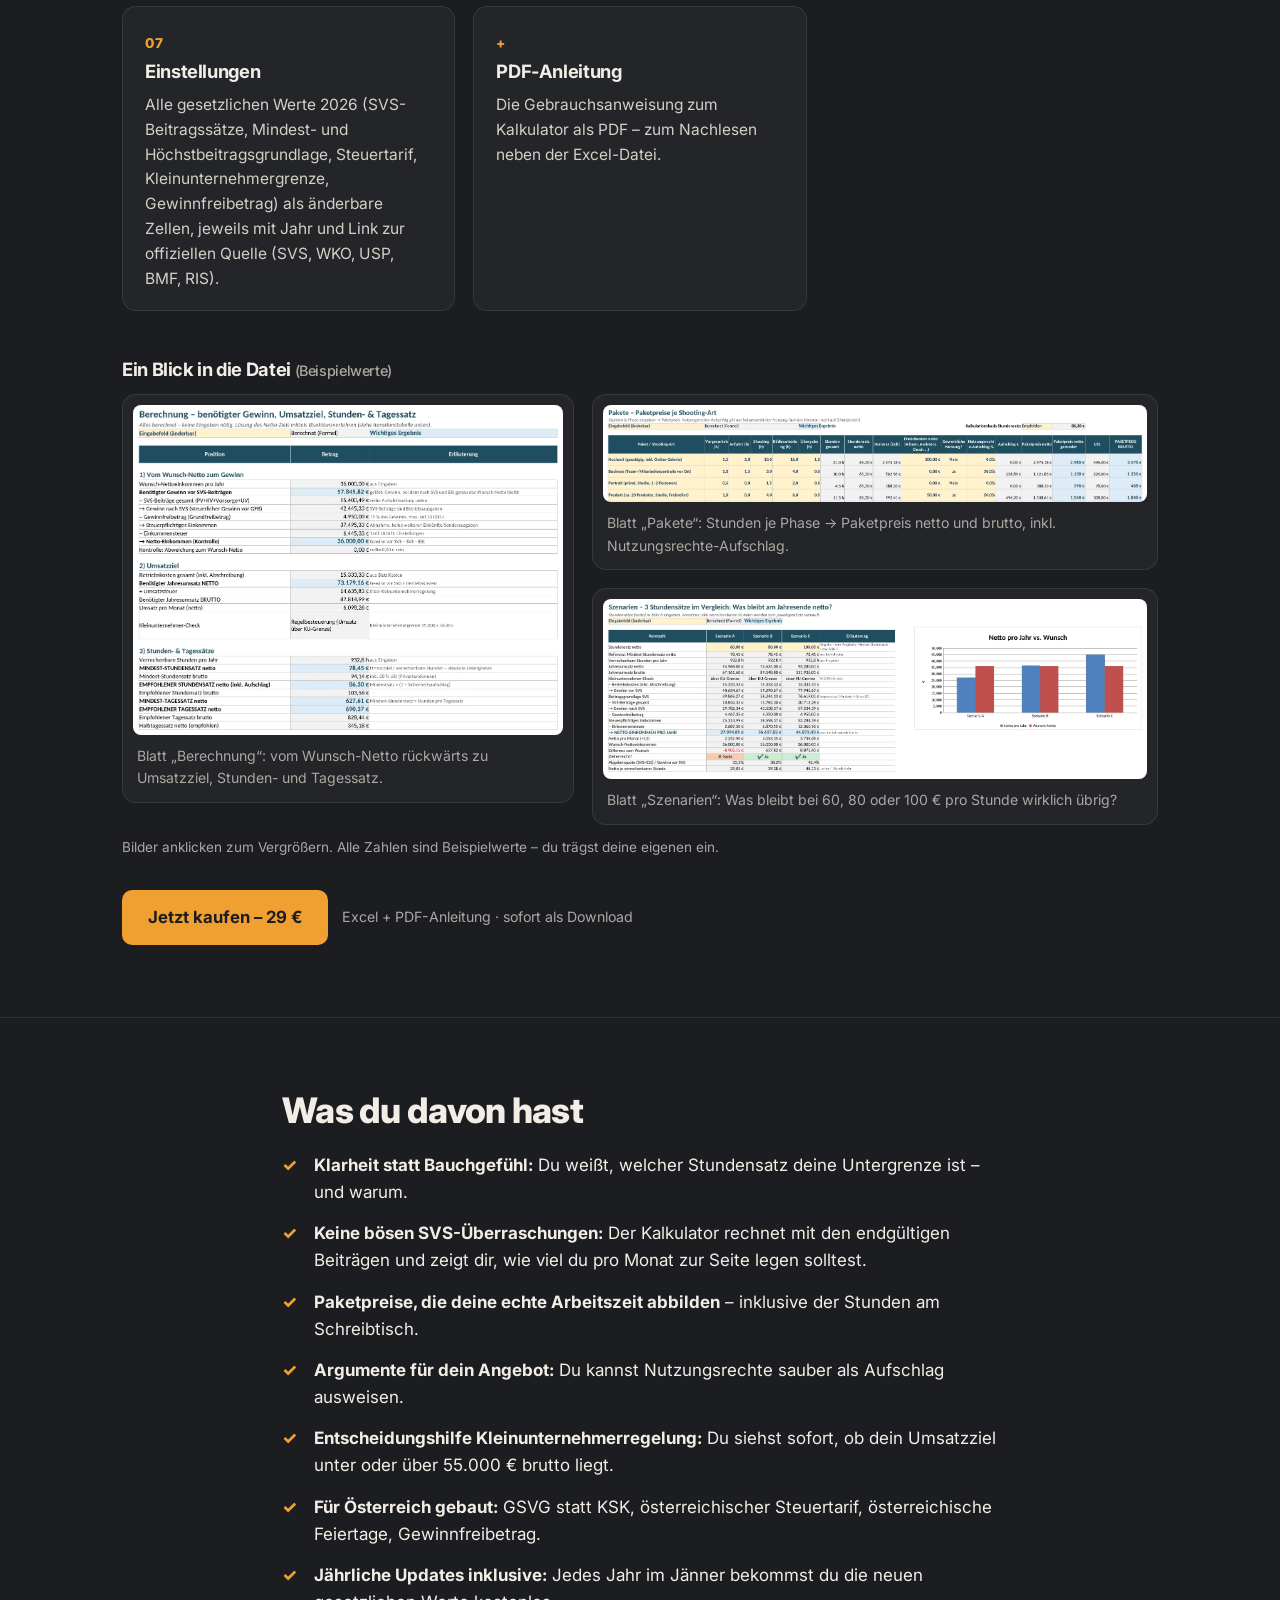
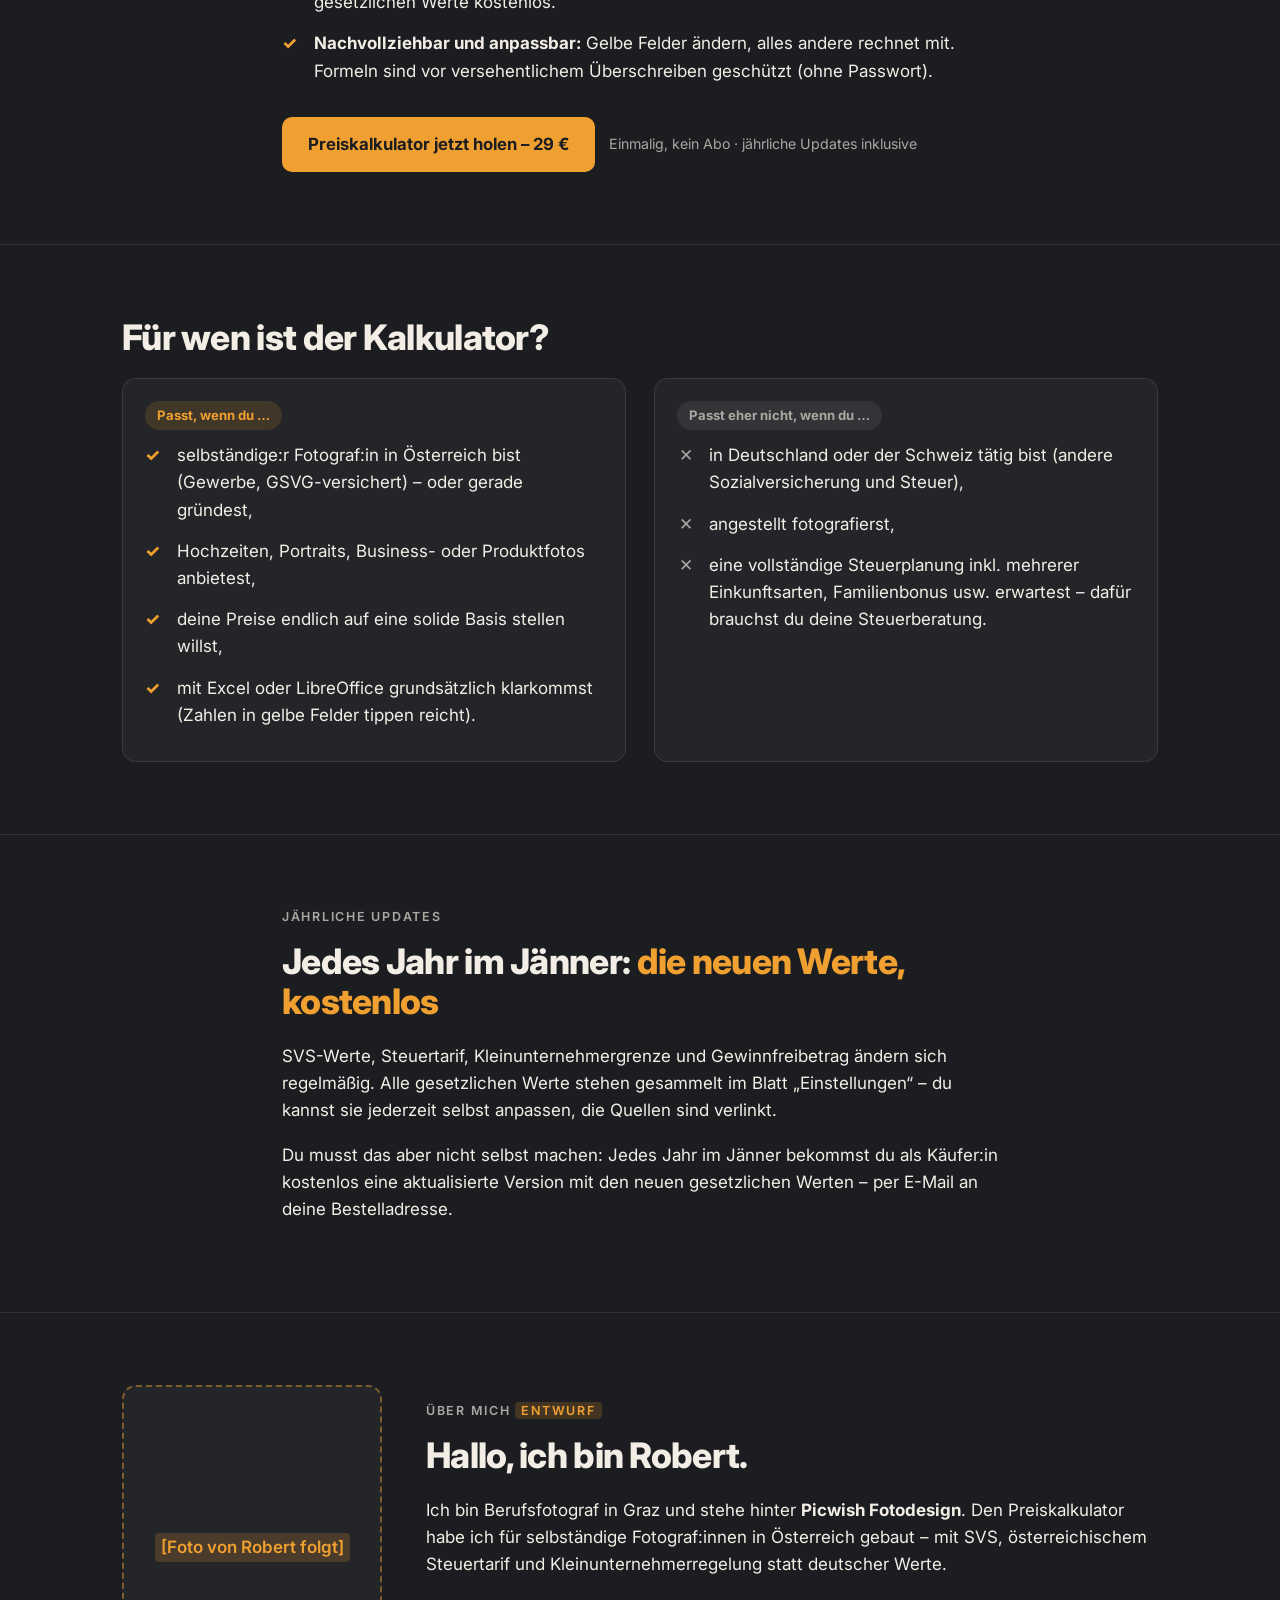
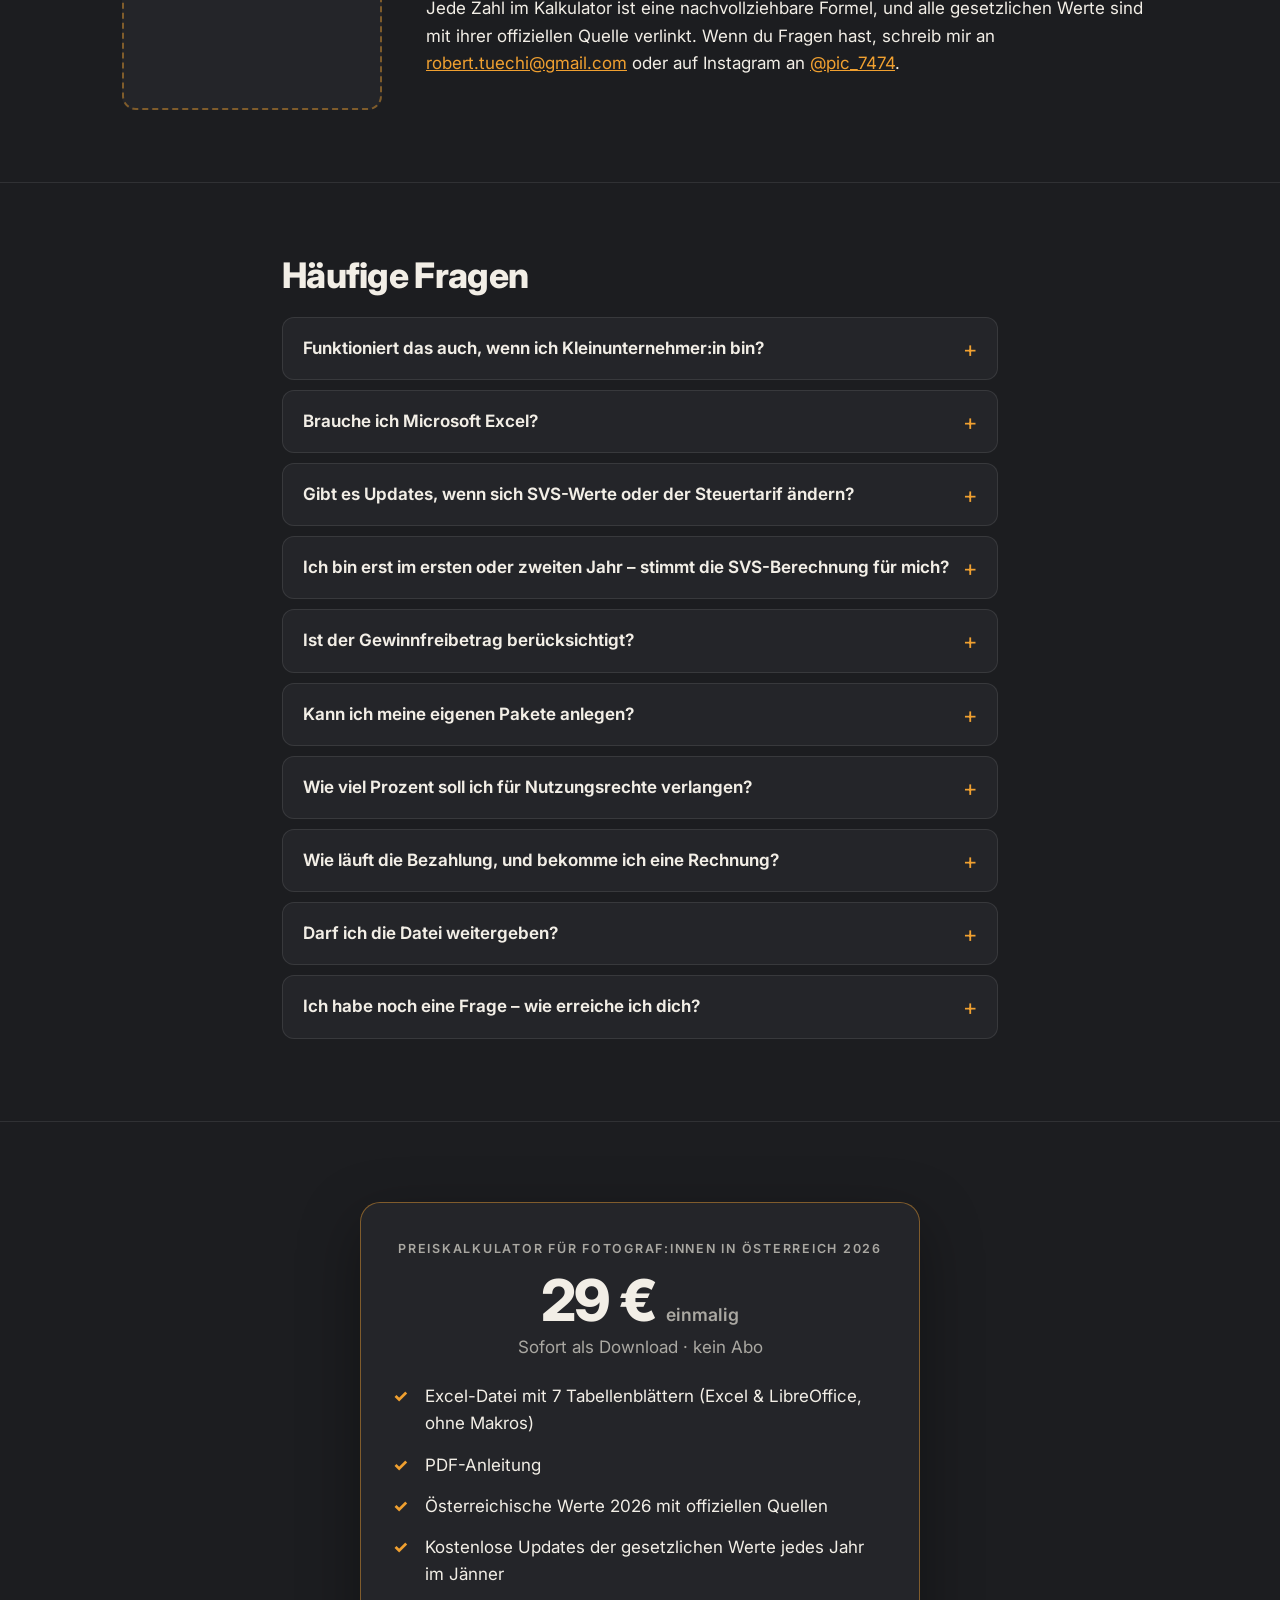
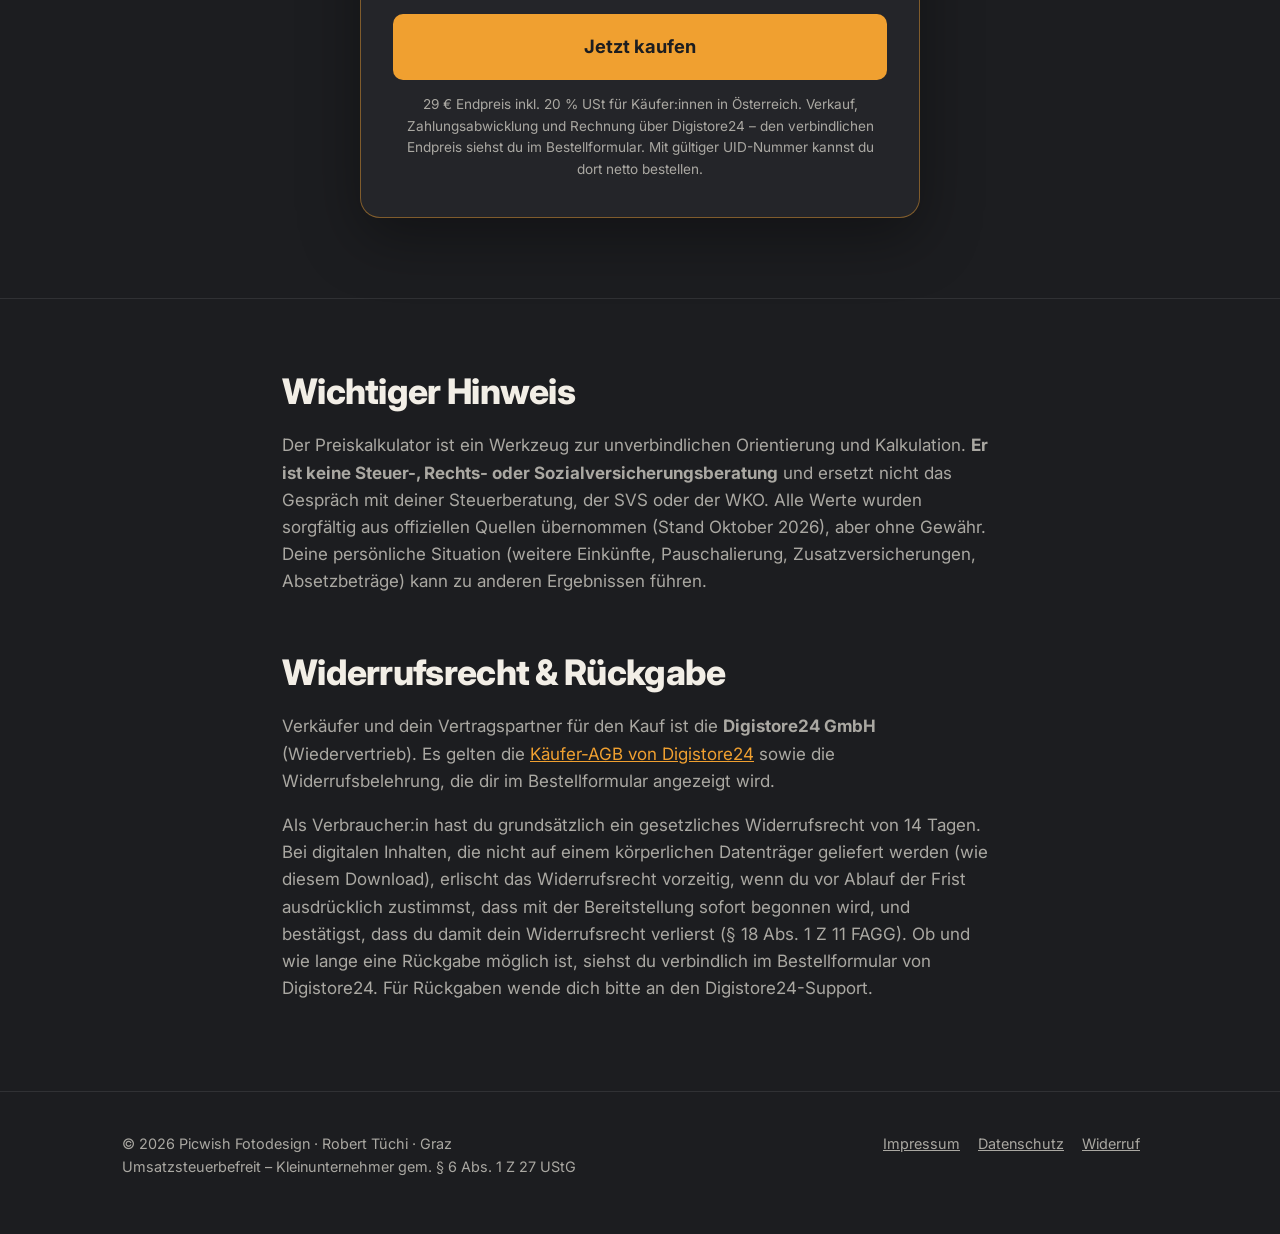
==== commit 0eda2f91: "Verkaufsseite v2: mehr Kaufbuttons, Sticky-CTA mobil, Excel-Screenshots, Über-mich-Entwurf, Share-Vo" ====
--- a/index.html
+++ b/index.html
@@ -5,13 +5,27 @@
 <meta name="viewport" content="width=device-width, initial-scale=1">
 <title>Preiskalkulator für Fotograf:innen in Österreich 2026 – Picwish Fotodesign</title>
 <meta name="description" content="Excel-Preiskalkulator für selbständige Fotograf:innen in Österreich: Mindest-Stundensatz, Tagessatz und Paketpreise aus deinem Wunsch-Netto – inkl. SVS und Einkommensteuer, Werte 2026.">
+<link rel="canonical" href="https://www.picwish-fotodesign.at/">
 <meta property="og:title" content="Preiskalkulator für Fotograf:innen in Österreich 2026">
 <meta property="og:description" content="Rechne dir aus, was du wirklich verlangen musst – inklusive SVS und Steuer.">
-<meta property="og:image" content="assets/cover_1280x720.png">
+<meta property="og:url" content="https://www.picwish-fotodesign.at/">
+<meta property="og:image" content="https://www.picwish-fotodesign.at/assets/cover_1280x720.png">
+<meta property="og:image:width" content="1280">
+<meta property="og:image:height" content="720">
+<meta property="og:image:alt" content="Preiskalkulator für Fotograf:innen – Stundensatz, Tagessatz und Paketpreise inkl. SVS und Einkommensteuer">
 <meta property="og:type" content="website">
+<meta property="og:locale" content="de_AT">
+<meta property="og:site_name" content="Picwish Fotodesign">
+<meta name="twitter:card" content="summary_large_image">
+<meta name="twitter:title" content="Preiskalkulator für Fotograf:innen in Österreich 2026">
+<meta name="twitter:description" content="Rechne dir aus, was du wirklich verlangen musst – inklusive SVS und Steuer.">
+<meta name="twitter:image" content="https://www.picwish-fotodesign.at/assets/cover_1280x720.png">
 <link rel="preload" href="assets/fonts/Inter-Variable-latin.woff2" as="font" type="font/woff2" crossorigin>
 <link rel="stylesheet" href="assets/style.css">
-<link rel="icon" href="assets/og_square.jpg">
+<link rel="icon" href="favicon.ico" sizes="any">
+<link rel="icon" type="image/png" sizes="32x32" href="assets/favicon-32.png">
+<link rel="apple-touch-icon" href="apple-touch-icon.png">
+<meta name="theme-color" content="#1c1d20">
 </head>
 <body>
 
@@ -89,6 +103,30 @@
       <div class="card"><span class="num">07</span><h3>Einstellungen</h3><p>Alle gesetzlichen Werte 2026 (SVS-Beitragssätze, Mindest- und Höchstbeitragsgrundlage, Steuertarif, Kleinunternehmergrenze, Gewinnfreibetrag) als änderbare Zellen, jeweils mit Jahr und Link zur offiziellen Quelle (SVS, WKO, USP, BMF, RIS).</p></div>
       <div class="card"><span class="num">+</span><h3>PDF-Anleitung</h3><p>Die Gebrauchsanweisung zum Kalkulator als PDF – zum Nachlesen neben der Excel-Datei.</p></div>
     </div>
+
+    <h3 class="peek-title">Ein Blick in die Datei <span class="muted">(Beispielwerte)</span></h3>
+    <div class="peek">
+      <figure class="shot shot-tall">
+        <a href="assets/kalkulator-berechnung.webp"><img src="assets/kalkulator-berechnung.webp" width="1207" height="925" loading="lazy" alt="Screenshot aus dem Blatt „Berechnung“: vom Wunsch-Netto 36.000 € über SVS-Beiträge, Gewinnfreibetrag und Einkommensteuer zum Umsatzziel, Mindest-Stundensatz 78,45 € netto, empfohlener Stundensatz 86,30 € netto und Tagessatz."></a>
+        <figcaption>Blatt „Berechnung“: vom Wunsch-Netto rückwärts zu Umsatzziel, Stunden- und Tagessatz.</figcaption>
+      </figure>
+      <div class="peek-col">
+        <figure class="shot">
+          <a href="assets/kalkulator-pakete.webp"><img src="assets/kalkulator-pakete.webp" width="1629" height="292" loading="lazy" alt="Screenshot aus dem Blatt „Pakete“: Stunden je Phase für Hochzeit, Business, Portrait und Produkt, daraus Paketpreise netto und brutto inklusive Nutzungsrechte-Aufschlag."></a>
+          <figcaption>Blatt „Pakete“: Stunden je Phase → Paketpreis netto und brutto, inkl. Nutzungsrechte-Aufschlag.</figcaption>
+        </figure>
+        <figure class="shot">
+          <a href="assets/kalkulator-szenarien.webp"><img src="assets/kalkulator-szenarien.webp" width="1571" height="520" loading="lazy" alt="Screenshot aus dem Blatt „Szenarien“: drei Stundensätze (60, 80 und 100 € netto) im Vergleich mit dem Netto-Einkommen pro Jahr und einem Diagramm „Netto pro Jahr vs. Wunsch“."></a>
+          <figcaption>Blatt „Szenarien“: Was bleibt bei 60, 80 oder 100 € pro Stunde wirklich übrig?</figcaption>
+        </figure>
+      </div>
+    </div>
+    <p class="muted small-note">Bilder anklicken zum Vergrößern. Alle Zahlen sind Beispielwerte – du trägst deine eigenen ein.</p>
+
+    <div class="cta-row">
+      <a class="btn" href="https://www.checkout-ds24.com/product/748971">Jetzt kaufen – 29 €</a>
+      <small>Excel + PDF-Anleitung · sofort als Download</small>
+    </div>
   </div>
 </section>
 
@@ -106,6 +144,10 @@
       <li><strong>Jährliche Updates inklusive:</strong> Jedes Jahr im Jänner bekommst du die neuen gesetzlichen Werte kostenlos.</li>
       <li><strong>Nachvollziehbar und anpassbar:</strong> Gelbe Felder ändern, alles andere rechnet mit. Formeln sind vor versehentlichem Überschreiben geschützt (ohne Passwort).</li>
     </ul>
+    <div class="cta-row">
+      <a class="btn" href="https://www.checkout-ds24.com/product/748971">Preiskalkulator jetzt holen – 29 €</a>
+      <small>Einmalig, kein Abo · jährliche Updates inklusive</small>
+    </div>
   </div>
 </section>
 
@@ -145,6 +187,37 @@
   </div>
 </section>
 
+<!-- ÜBER MICH -->
+<!-- ENTWURF: Text und Foto bitte von Robert prüfen/ergänzen. Der Text enthält nur bekannte Fakten aus Impressum und Seite. Vor dem Live-Gang die Markierungen „Entwurf“ und den Foto-Platzhalter ersetzen. -->
+<section id="ueber-mich">
+  <div class="wrap about">
+    <div class="about-photo" role="img" aria-label="Platzhalter für ein Foto von Robert Tüchi">
+      <span class="ph">[Foto von Robert folgt]</span>
+    </div>
+    <div>
+      <p class="eyebrow">Über mich <span class="ph">Entwurf</span></p>
+      <h2>Hallo, ich bin Robert.</h2>
+      <p>Ich bin Berufsfotograf in Graz und stehe hinter <strong>Picwish Fotodesign</strong>. Den Preiskalkulator habe ich für selbständige Fotograf:innen in Österreich gebaut – mit SVS, österreichischem Steuertarif und Kleinunternehmerregelung statt deutscher Werte.</p>
+      <p>Jede Zahl im Kalkulator ist eine nachvollziehbare Formel, und alle gesetzlichen Werte sind mit ihrer offiziellen Quelle verlinkt. Wenn du Fragen hast, schreib mir an <a href="mailto:robert.tuechi@gmail.com">robert.tuechi@gmail.com</a> oder auf Instagram an <a href="https://www.instagram.com/pic_7474/" rel="noopener">@pic_7474</a>.</p>
+    </div>
+  </div>
+</section>
+
+<!-- KUNDENSTIMMEN – AUSGEBLENDET, bis echte Zitate (mit Einverständnis der Personen) vorliegen.
+     Zum Aktivieren: diesen Kommentar entfernen und Platzhalter durch echte Zitate, Namen und ggf. Ort/Fachgebiet ersetzen.
+<section id="stimmen">
+  <div class="wrap">
+    <p class="eyebrow">Kundenstimmen</p>
+    <h2>Was andere Fotograf:innen sagen</h2>
+    <div class="cards quotes">
+      <figure class="card quote"><blockquote>„[Kundenstimme folgt]“</blockquote><figcaption>[Name, Fotografie-Schwerpunkt, Ort]</figcaption></figure>
+      <figure class="card quote"><blockquote>„[Kundenstimme folgt]“</blockquote><figcaption>[Name, Fotografie-Schwerpunkt, Ort]</figcaption></figure>
+      <figure class="card quote"><blockquote>„[Kundenstimme folgt]“</blockquote><figcaption>[Name, Fotografie-Schwerpunkt, Ort]</figcaption></figure>
+    </div>
+  </div>
+</section>
+-->
+
 <!-- FAQ -->
 <section id="faq">
   <div class="wrap narrow">
@@ -158,7 +231,7 @@
     <details><summary>Wie viel Prozent soll ich für Nutzungsrechte verlangen?</summary><p>Dafür gibt es in Österreich keinen verbindlichen Tarif. Im Tool stehen Beispielwerte (30 % bzw. 50 %), die du frei anpassen kannst – je nach Umfang, Dauer, Medien und Exklusivität der Nutzung.</p></details>
     <details><summary>Wie läuft die Bezahlung, und bekomme ich eine Rechnung?</summary><p>Die Abwicklung der Zahlung erfolgt durch Digistore24. Nach dem Kauf bekommst du den Download-Zugang und deine Rechnung automatisch von Digistore24.</p></details>
     <details><summary>Darf ich die Datei weitergeben?</summary><p>Nein. Die Datei ist für die persönliche Nutzung in deinem eigenen Betrieb lizenziert. Weiterverkauf, Weitergabe oder Veröffentlichung – auch in veränderter Form oder als Teil anderer Produkte – sind nicht gestattet.</p></details>
-    <details><summary>Ich habe noch eine Frage – wie erreiche ich dich?</summary><p>Schreib mir an <a href="mailto:robert.tuechi@gmail.com">robert.tuechi@gmail.com</a> oder auf Instagram an @pic_7474. Ich antworte in der Regel innerhalb von 2 Werktagen. (Individuelle Steuer- oder SVS-Beratung kann ich leider nicht geben.)</p></details>
+    <details><summary>Ich habe noch eine Frage – wie erreiche ich dich?</summary><p>Schreib mir an <a href="mailto:robert.tuechi@gmail.com">robert.tuechi@gmail.com</a> oder auf Instagram an <a href="https://www.instagram.com/pic_7474/" rel="noopener">@pic_7474</a>. Ich antworte in der Regel innerhalb von 2 Werktagen. (Individuelle Steuer- oder SVS-Beratung kann ich leider nicht geben.)</p></details>
   </div>
 </section>
 
@@ -176,7 +249,7 @@
         <li>Kostenlose Updates der gesetzlichen Werte jedes Jahr im Jänner</li>
       </ul>
       <a class="btn big" href="https://www.checkout-ds24.com/product/748971">Jetzt kaufen</a>
-      <p class="fine">Die Abwicklung der Zahlung erfolgt durch Digistore24. Den verbindlichen Endpreis siehst du im Bestellformular.<br>Umsatzsteuerbefreit – Kleinunternehmer gem. § 6 Abs. 1 Z 27 UStG.</p>
+      <p class="fine">29 € Endpreis inkl. 20 % USt für Käufer:innen in Österreich. Verkauf, Zahlungsabwicklung und Rechnung über Digistore24 – den verbindlichen Endpreis siehst du im Bestellformular. Mit gültiger UID-Nummer kannst du dort netto bestellen.</p>
     </div>
   </div>
 </section>
@@ -195,11 +268,29 @@
 
 </main>
 
+<div class="sticky-cta" id="sticky-cta" aria-hidden="false">
+  <span>Preiskalkulator · <strong>29 €</strong></span>
+  <a class="btn small" href="https://www.checkout-ds24.com/product/748971">Jetzt kaufen</a>
+</div>
+
 <footer>
   <div class="wrap">
     <div>© 2026 Picwish Fotodesign · Robert Tüchi · Graz<br>Umsatzsteuerbefreit – Kleinunternehmer gem. § 6 Abs. 1 Z 27 UStG</div>
     <nav><a href="impressum.html">Impressum</a><a href="datenschutz.html">Datenschutz</a><a href="index.html#widerruf">Widerruf</a></nav>
   </div>
 </footer>
+<script>
+/* Blendet den mobilen Kaufbalken aus, solange der obere Kaufbutton oder die Preisbox sichtbar ist. Keine Cookies, keine Datenübertragung. */
+(function(){
+  var bar=document.getElementById('sticky-cta'); if(!bar||!('IntersectionObserver' in window)) return;
+  var targets=[document.querySelector('.hero .cta'),document.getElementById('kaufen'),document.querySelector('footer')].filter(Boolean);
+  var visible=new Set();
+  var io=new IntersectionObserver(function(es){
+    es.forEach(function(e){ if(e.isIntersecting) visible.add(e.target); else visible.delete(e.target); });
+    var hide=visible.size>0; bar.classList.toggle('is-hidden',hide); bar.setAttribute('aria-hidden',hide?'true':'false');
+  },{threshold:0});
+  targets.forEach(function(t){io.observe(t);});
+})();
+</script>
 </body>
 </html>
--- a/assets/style.css
+++ b/assets/style.css
@@ -80,3 +80,29 @@
 .hero-grid>*,.split>*,.two>*,.cards>*{min-width:0}
 p,li,dd{overflow-wrap:break-word;hyphens:auto}
 h1,h2,h3{overflow-wrap:break-word;hyphens:manual}
+
+/* v2: Kaufbuttons, Screenshots, Über mich, Sticky-CTA */
+.cta-row{display:flex;flex-wrap:wrap;gap:14px;align-items:center;margin-top:32px}
+.cta-row small{color:var(--muted)}
+.peek-title{margin-top:48px}
+.peek-title .muted{font-weight:500;font-size:.9rem}
+.peek{display:grid;grid-template-columns:1fr 1.25fr;gap:18px;align-items:start;margin-top:14px}
+.peek-col{display:grid;gap:18px}
+.shot{margin:0;background:var(--bg2);border:1px solid var(--line);border-radius:var(--radius);padding:10px}
+.shot img{border-radius:8px;background:#fff;width:100%}
+.shot figcaption{color:var(--muted);font-size:.88rem;margin:10px 4px 2px}
+.small-note{font-size:.85rem;margin:12px 0 0}
+.about{display:grid;grid-template-columns:260px 1fr;gap:44px;align-items:center}
+.about-photo{aspect-ratio:4/5;border:2px dashed rgba(240,160,48,.45);border-radius:var(--radius);display:flex;align-items:center;justify-content:center;text-align:center;padding:16px;background:var(--bg2)}
+.quote blockquote{margin:0 0 12px;font-size:1.02rem}
+.quote figcaption{color:var(--muted);font-size:.88rem}
+.sticky-cta{display:none}
+@media (max-width:860px){
+ .peek{grid-template-columns:1fr}
+ .about{grid-template-columns:1fr;gap:24px}
+ .about-photo{max-width:220px}
+ .sticky-cta{display:flex;position:fixed;left:12px;right:12px;bottom:calc(12px + env(safe-area-inset-bottom));z-index:50;align-items:center;justify-content:space-between;gap:12px;background:rgba(36,37,41,.96);border:1px solid rgba(240,160,48,.45);border-radius:12px;padding:8px 8px 8px 14px;box-shadow:0 10px 30px rgba(0,0,0,.45);font-size:.92rem;transition:transform .25s,opacity .25s}
+ .sticky-cta.is-hidden{transform:translateY(140%);opacity:0;pointer-events:none}
+ footer{padding-bottom:96px}
+}
+@media (max-width:480px){.sticky-cta .btn.small{display:inline-block}}
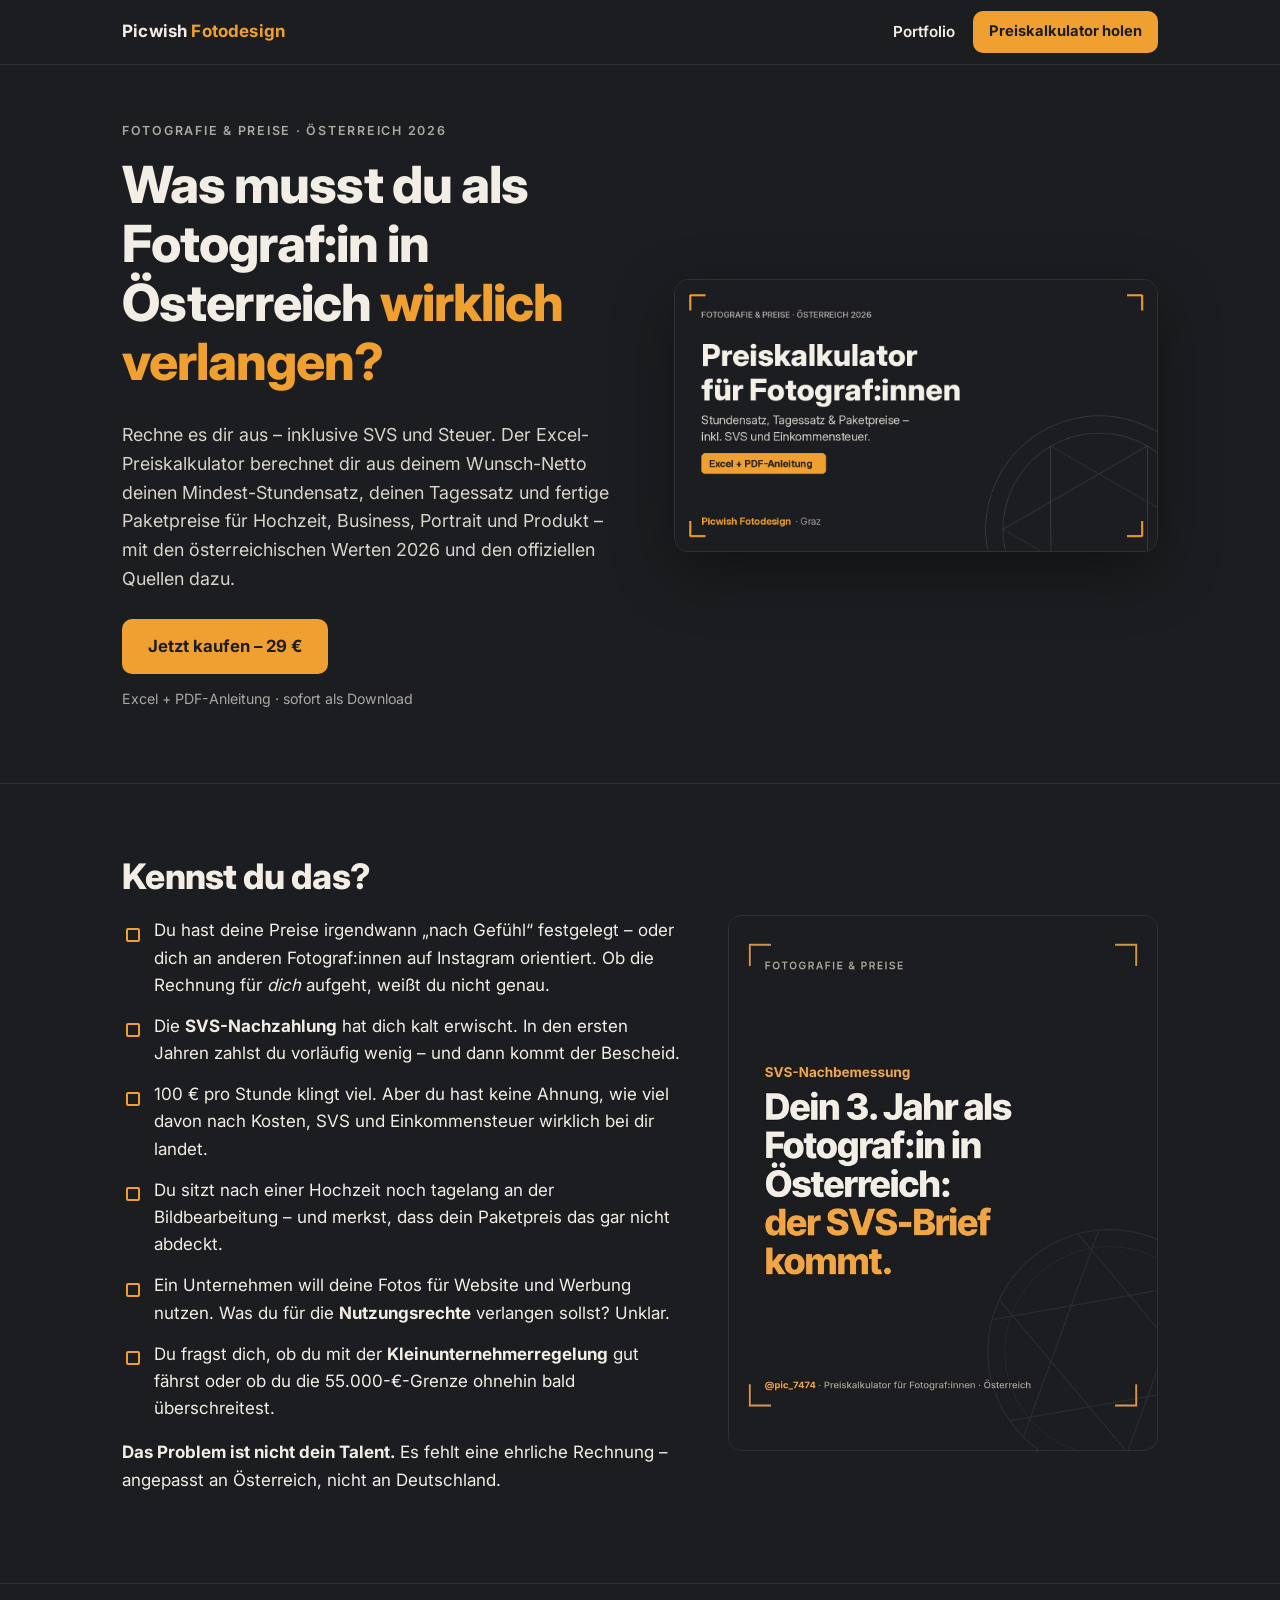
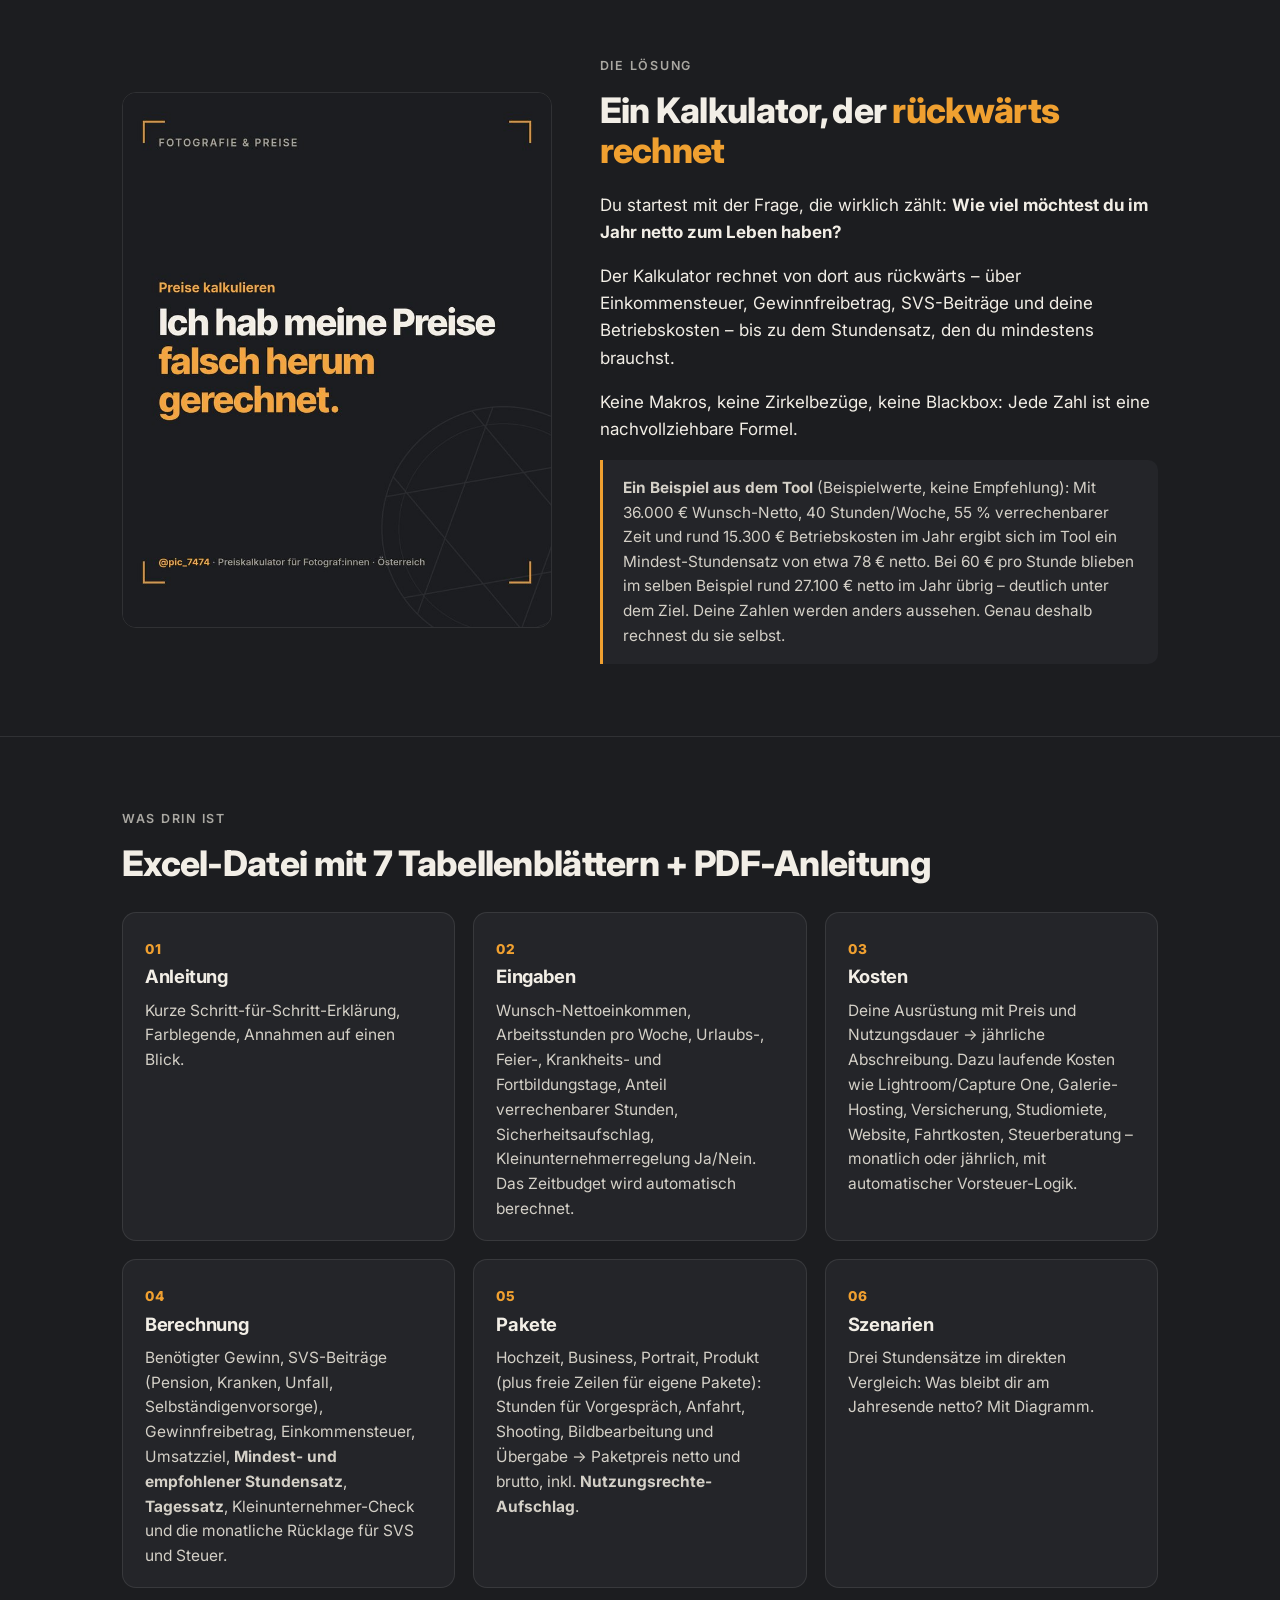
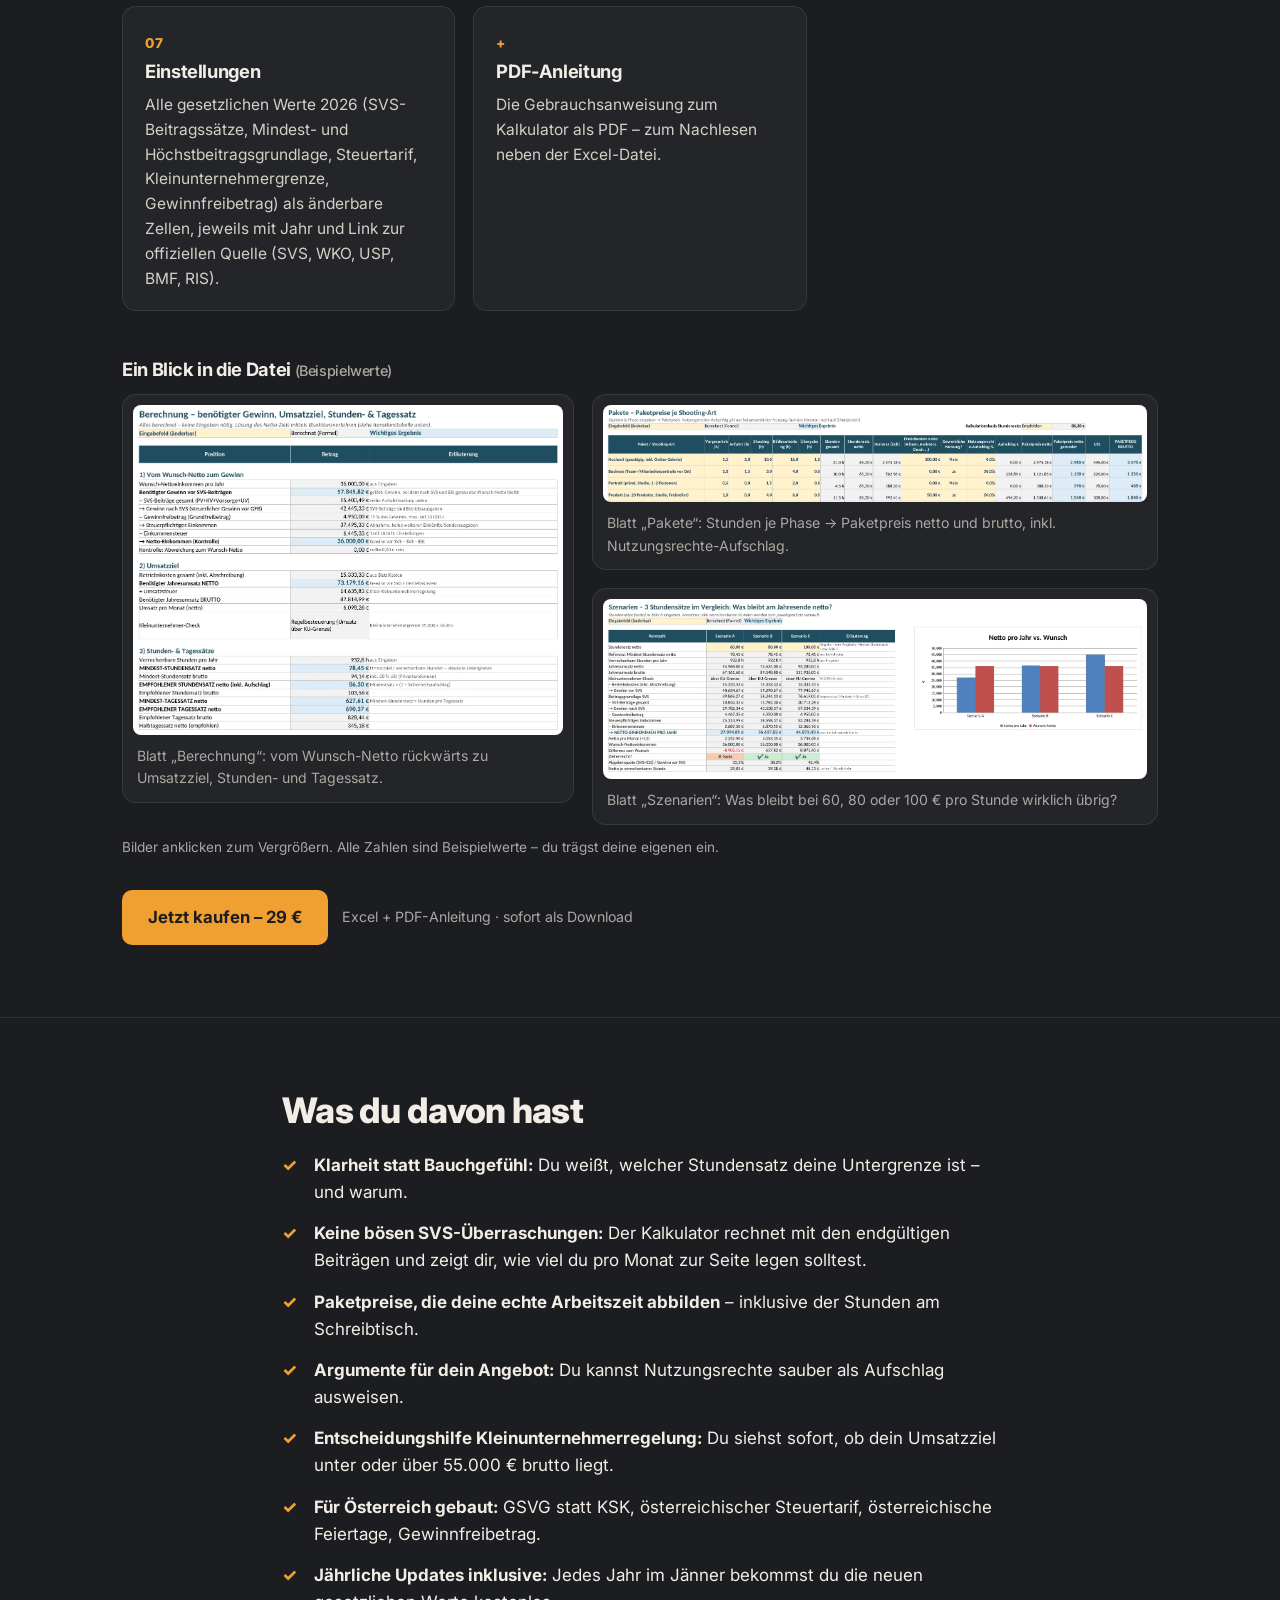
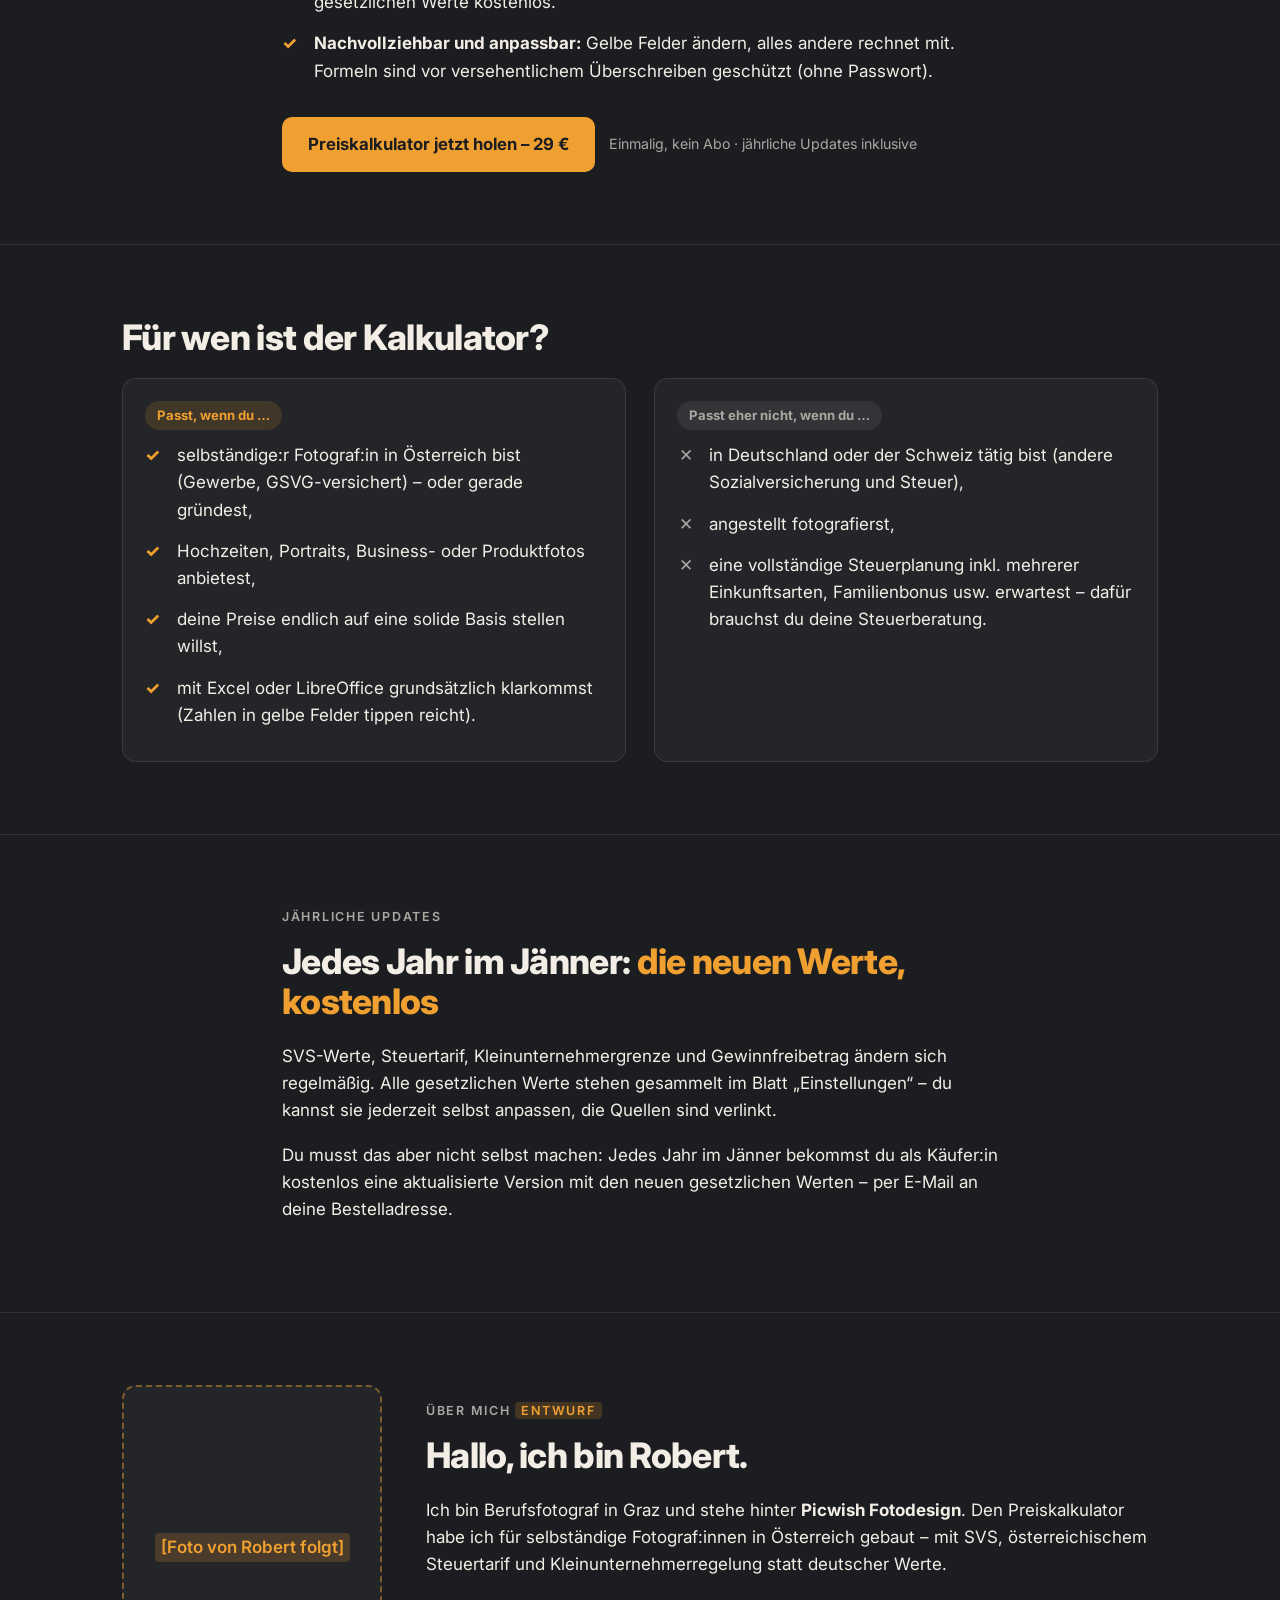
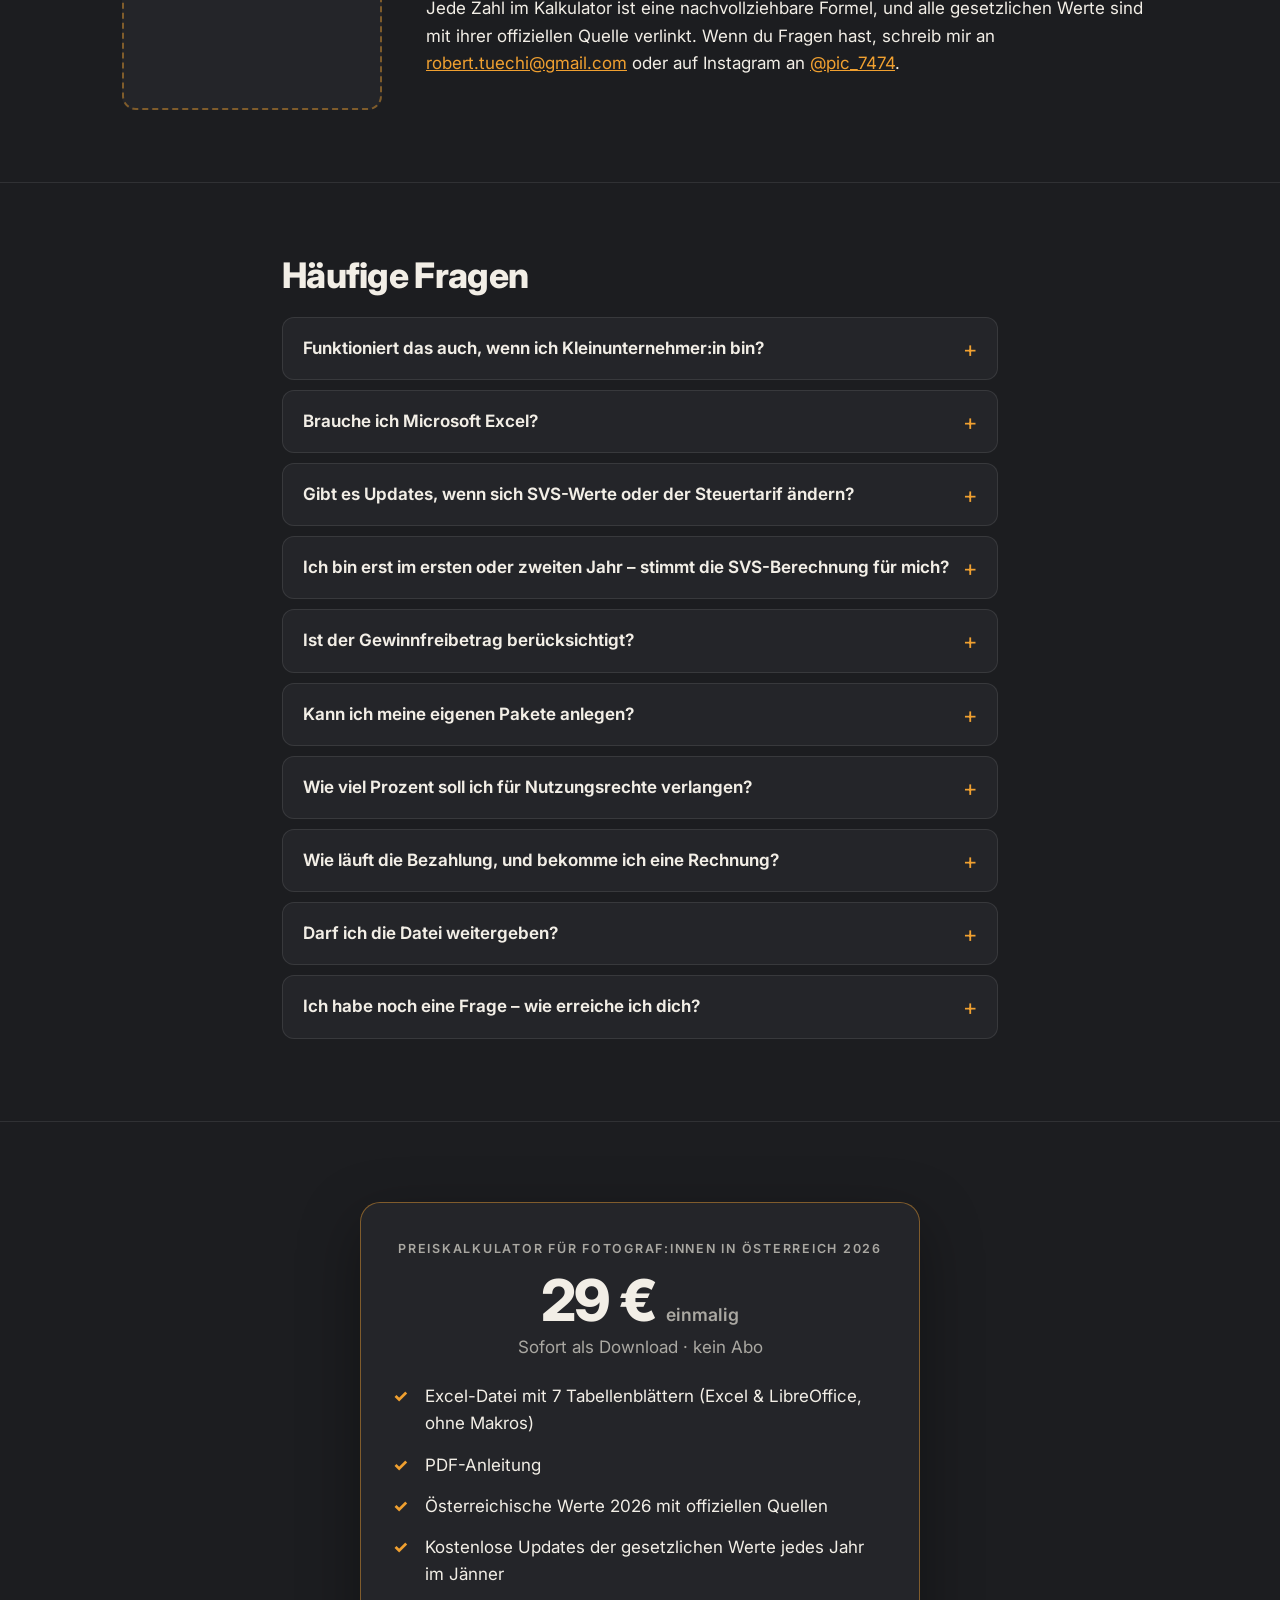
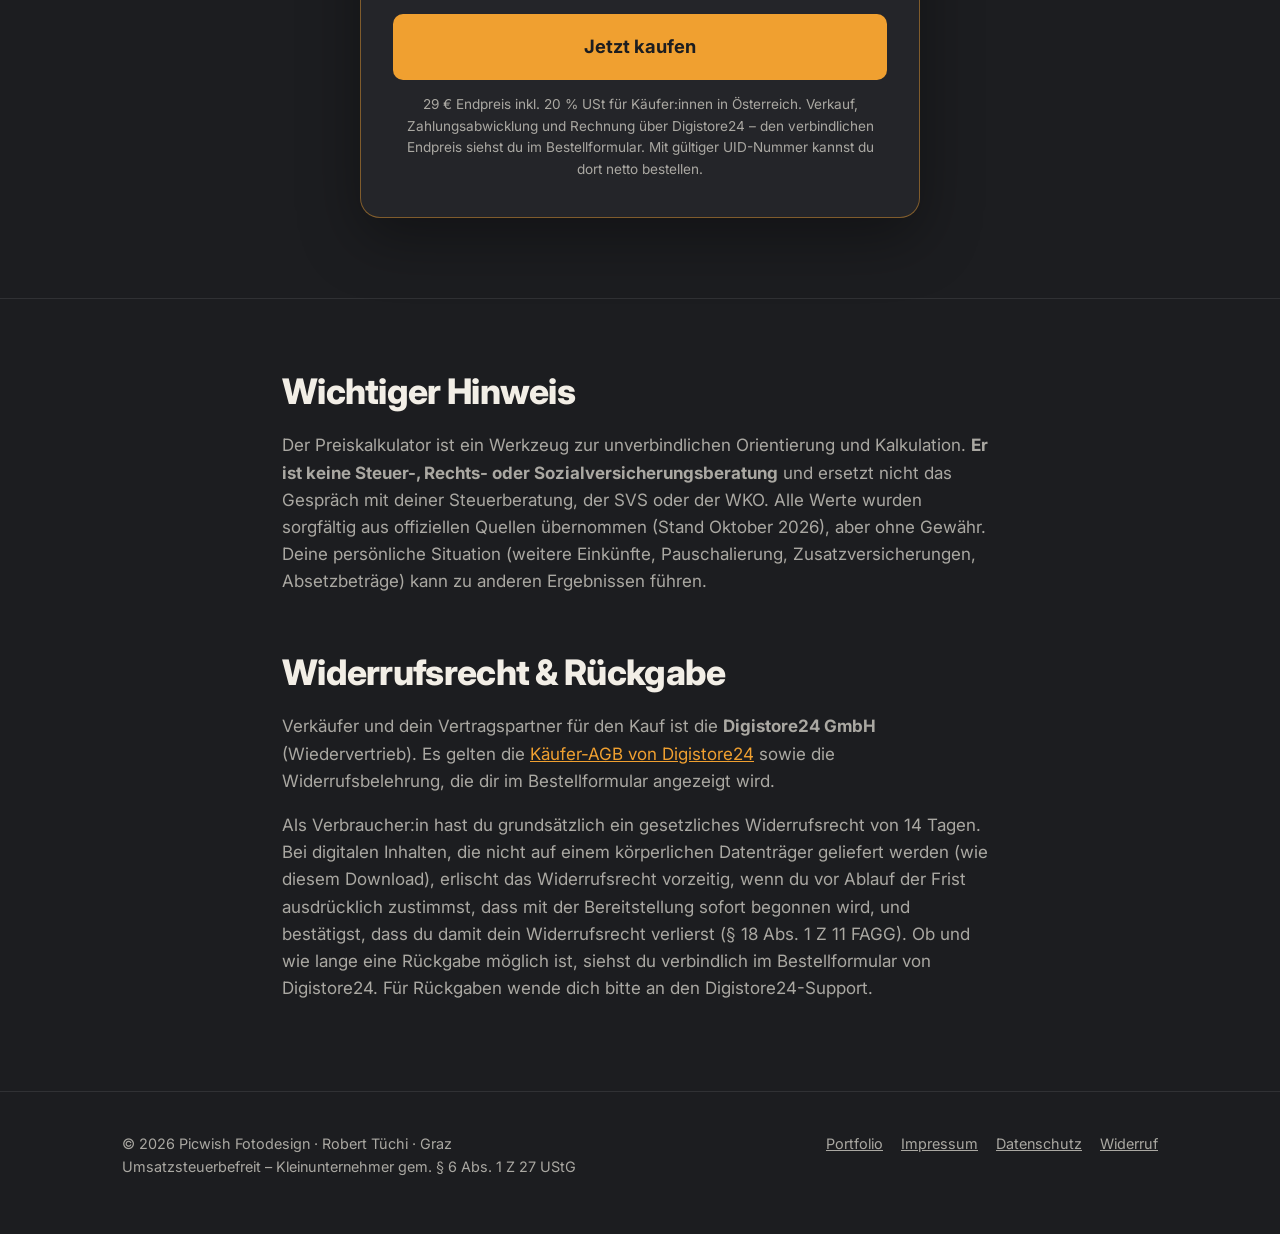
==== commit 9a2d01ba: "Portfolio-Seite (Porträt, Hochzeit, Produktfotos, Weitere) mit Filter, Lightbox und Platzhaltern; Po" ====
--- a/index.html
+++ b/index.html
@@ -32,7 +32,7 @@
 <header class="top">
   <div class="wrap">
     <a class="brand" href="index.html">Picwish <span>Fotodesign</span></a>
-    <a class="btn small" href="#kaufen">Preiskalkulator holen</a>
+    <nav class="topnav"><a href="portfolio.html">Portfolio</a><a class="btn small" href="#kaufen">Preiskalkulator holen</a></nav>
   </div>
 </header>
 
@@ -276,7 +276,7 @@
 <footer>
   <div class="wrap">
     <div>© 2026 Picwish Fotodesign · Robert Tüchi · Graz<br>Umsatzsteuerbefreit – Kleinunternehmer gem. § 6 Abs. 1 Z 27 UStG</div>
-    <nav><a href="impressum.html">Impressum</a><a href="datenschutz.html">Datenschutz</a><a href="index.html#widerruf">Widerruf</a></nav>
+    <nav><a href="portfolio.html">Portfolio</a><a href="impressum.html">Impressum</a><a href="datenschutz.html">Datenschutz</a><a href="index.html#widerruf">Widerruf</a></nav>
   </div>
 </footer>
 <script>
--- a/assets/style.css
+++ b/assets/style.css
@@ -106,3 +106,35 @@
  footer{padding-bottom:96px}
 }
 @media (max-width:480px){.sticky-cta .btn.small{display:inline-block}}
+
+/* Portfolio + Navigation */
+.topnav{display:flex;align-items:center;gap:18px}
+.topnav a:not(.btn){color:var(--text);text-decoration:none;font-weight:600;font-size:.95rem}
+.topnav a:not(.btn):hover,.topnav a[aria-current="page"]{color:var(--accent)}
+.p-hero{padding:56px 0 40px}
+.filter{display:flex;flex-wrap:wrap;gap:10px;margin-top:26px}
+.chip{display:inline-block;padding:8px 16px;border-radius:999px;border:1px solid var(--line);background:var(--bg2);color:var(--text);text-decoration:none;font-weight:600;font-size:.92rem}
+.chip:hover{border-color:rgba(240,160,48,.6);color:var(--text)}
+.chip.is-active{background:var(--accent);border-color:var(--accent);color:#1c1d20}
+.g-sec{padding:48px 0}
+.g-sec[hidden]{display:none}
+.gallery{display:grid;grid-template-columns:repeat(auto-fill,minmax(240px,1fr));gap:14px;margin-top:20px}
+.g-item{display:block;aspect-ratio:4/5;border-radius:12px;overflow:hidden;background:var(--bg2);border:1px solid var(--line)}
+.g-item img{width:100%;height:100%;object-fit:cover;transition:transform .3s}
+a.g-item:hover img{transform:scale(1.03)}
+a.g-item:focus-visible{outline:3px solid var(--accent);outline-offset:2px}
+.g-ph{display:flex;align-items:center;justify-content:center;background:repeating-linear-gradient(135deg,#2a2b2f 0 14px,#26272b 14px 28px);color:#8d8b86;font-weight:600;font-size:.95rem}
+.btn.ghost{background:transparent;color:var(--accent);border:1px solid rgba(240,160,48,.6)}
+.btn.ghost:hover{background:rgba(240,160,48,.12);color:#ffc163}
+.lightbox{border:0;padding:0;background:transparent;max-width:100vw;max-height:100vh;width:100vw;height:100vh;margin:0}
+.lightbox::backdrop{background:rgba(10,10,12,.92)}
+.lightbox[open]{display:flex;align-items:center;justify-content:center;flex-direction:column}
+.lightbox img{max-width:92vw;max-height:84vh;width:auto;height:auto;border-radius:6px}
+.lb-cap{color:var(--muted);font-size:.9rem;margin:10px 16px 0;text-align:center}
+.lightbox button{position:fixed;background:rgba(36,37,41,.85);color:var(--text);border:1px solid var(--line);border-radius:999px;width:46px;height:46px;font-size:1.6rem;line-height:1;cursor:pointer}
+.lightbox button:hover{color:var(--accent)}
+.lb-close{top:14px;right:14px}.lb-prev{left:12px;top:50%;transform:translateY(-50%)}.lb-next{right:12px;top:50%;transform:translateY(-50%)}
+@media (max-width:860px){.gallery{grid-template-columns:repeat(2,minmax(0,1fr));gap:10px}.g-sec{padding:36px 0}}
+@media (max-width:480px){.topnav{gap:12px}}
+footer nav{display:flex;flex-wrap:wrap;gap:8px 18px}
+footer nav a{margin-right:0}
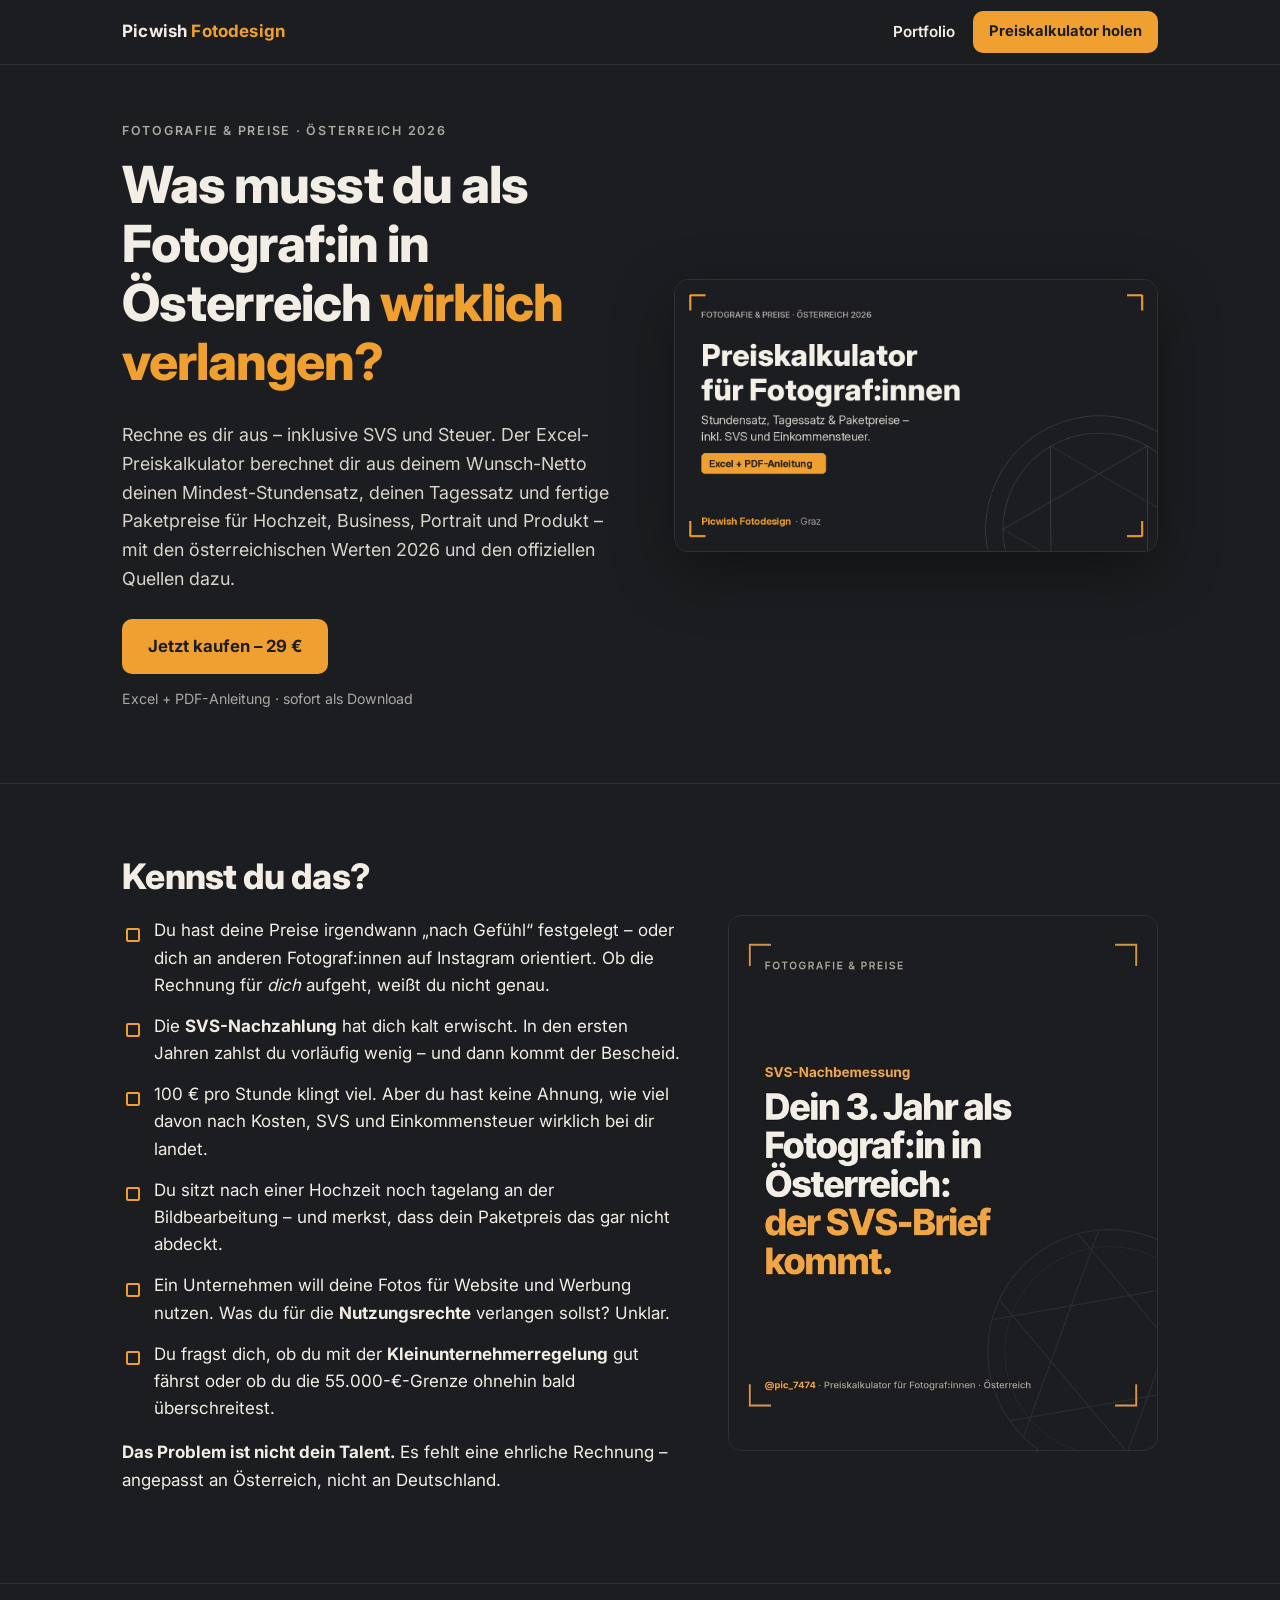
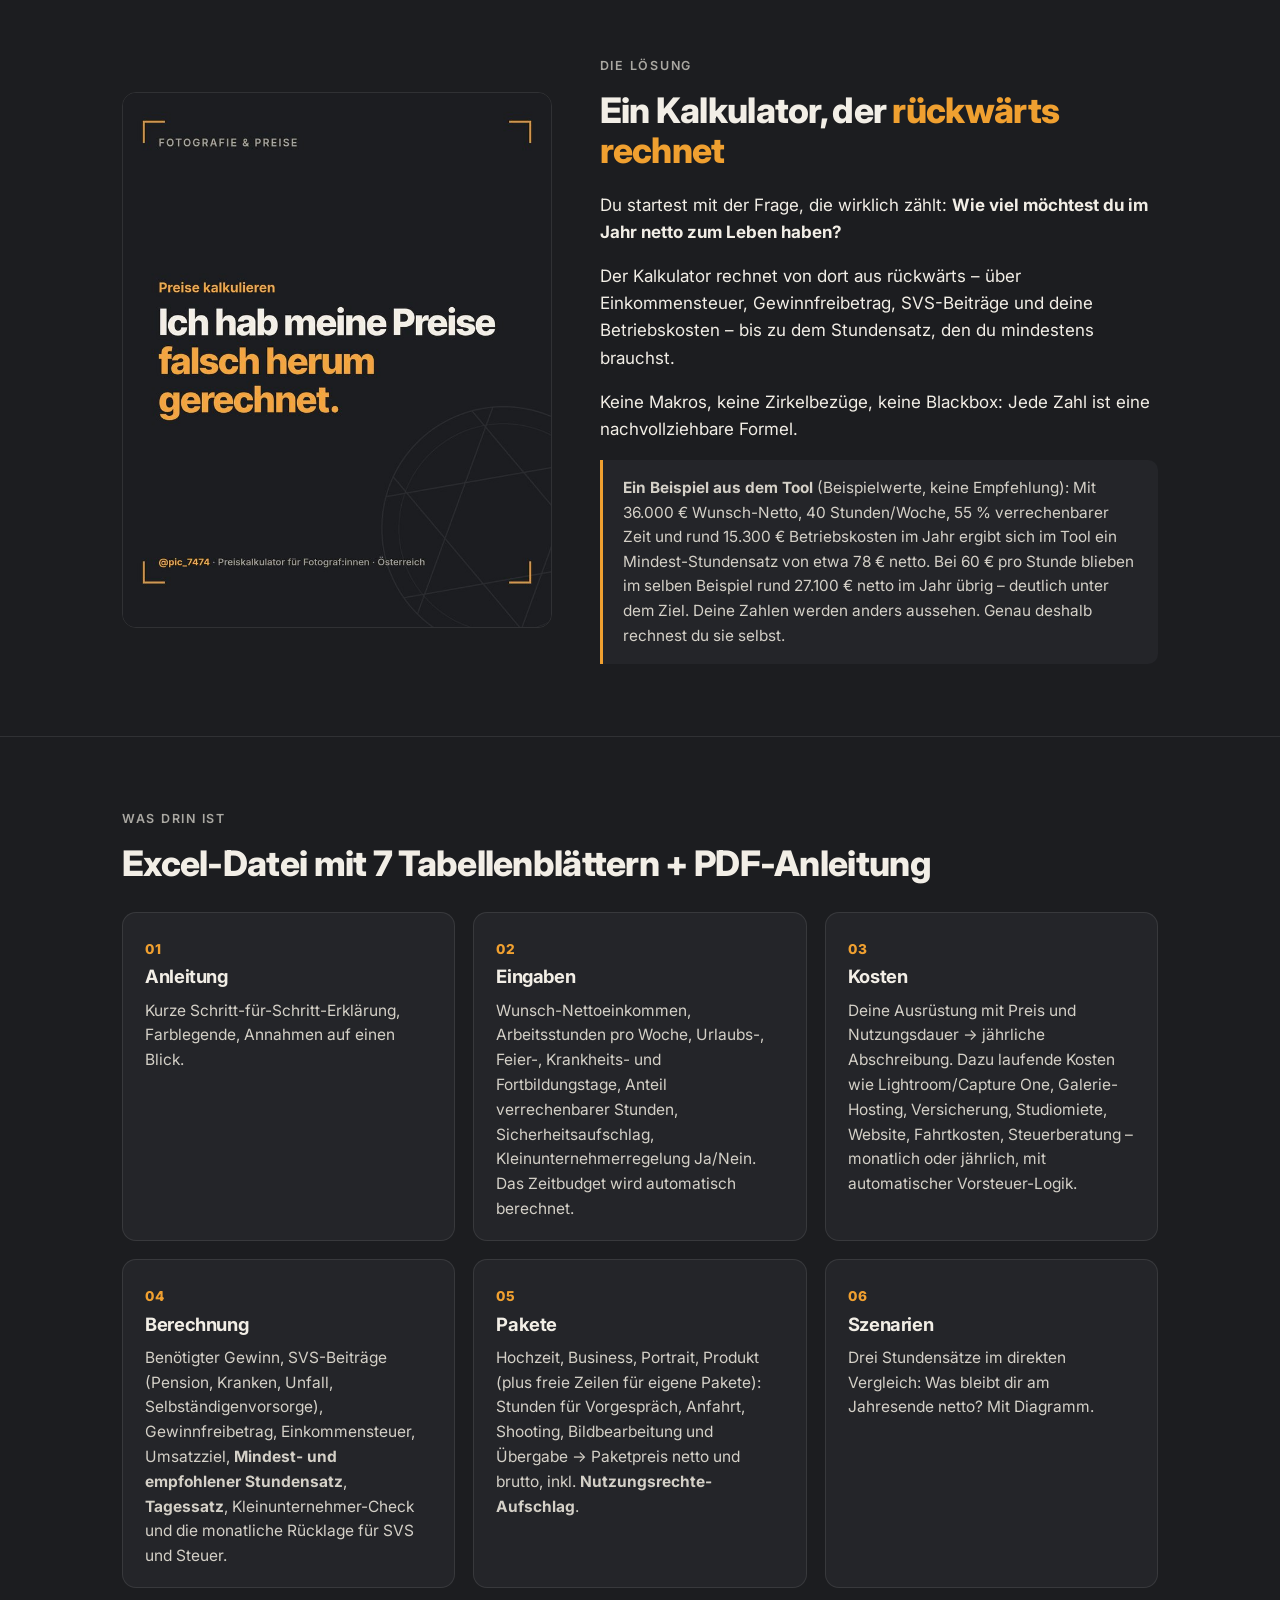
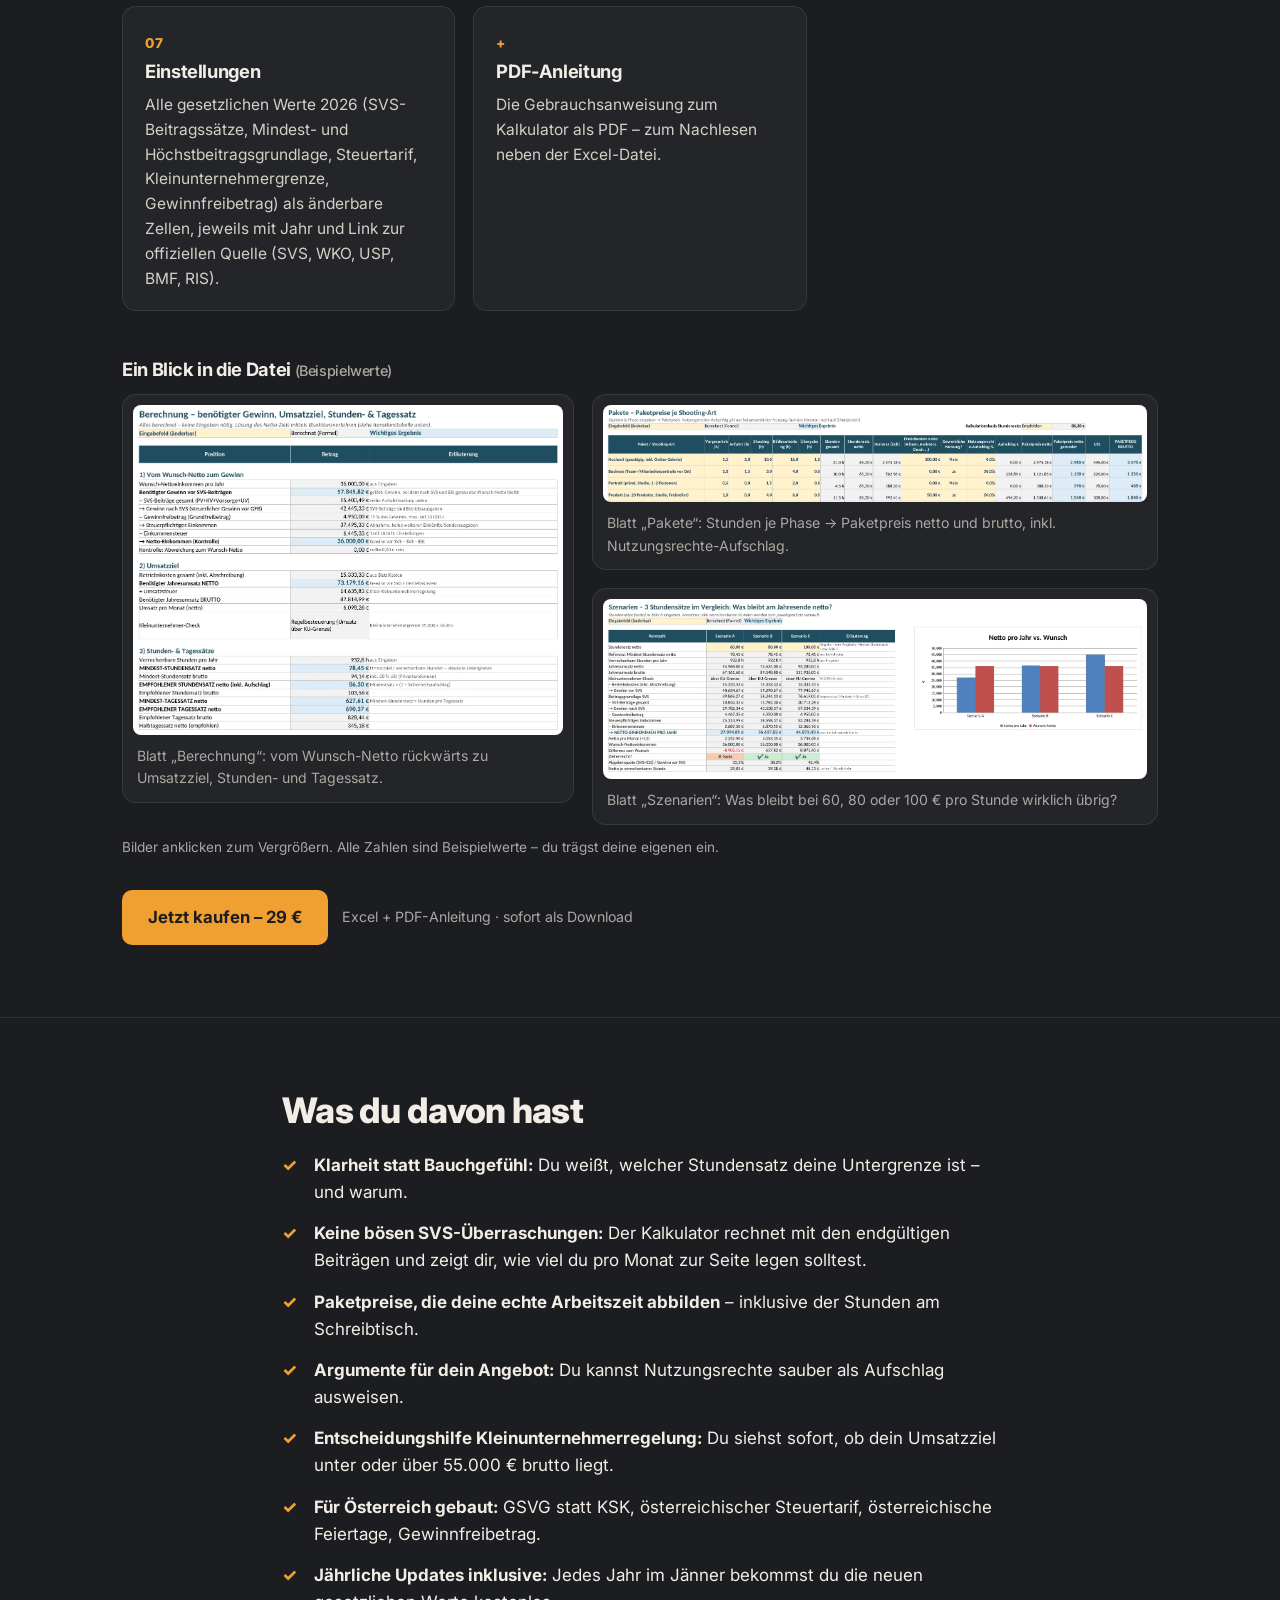
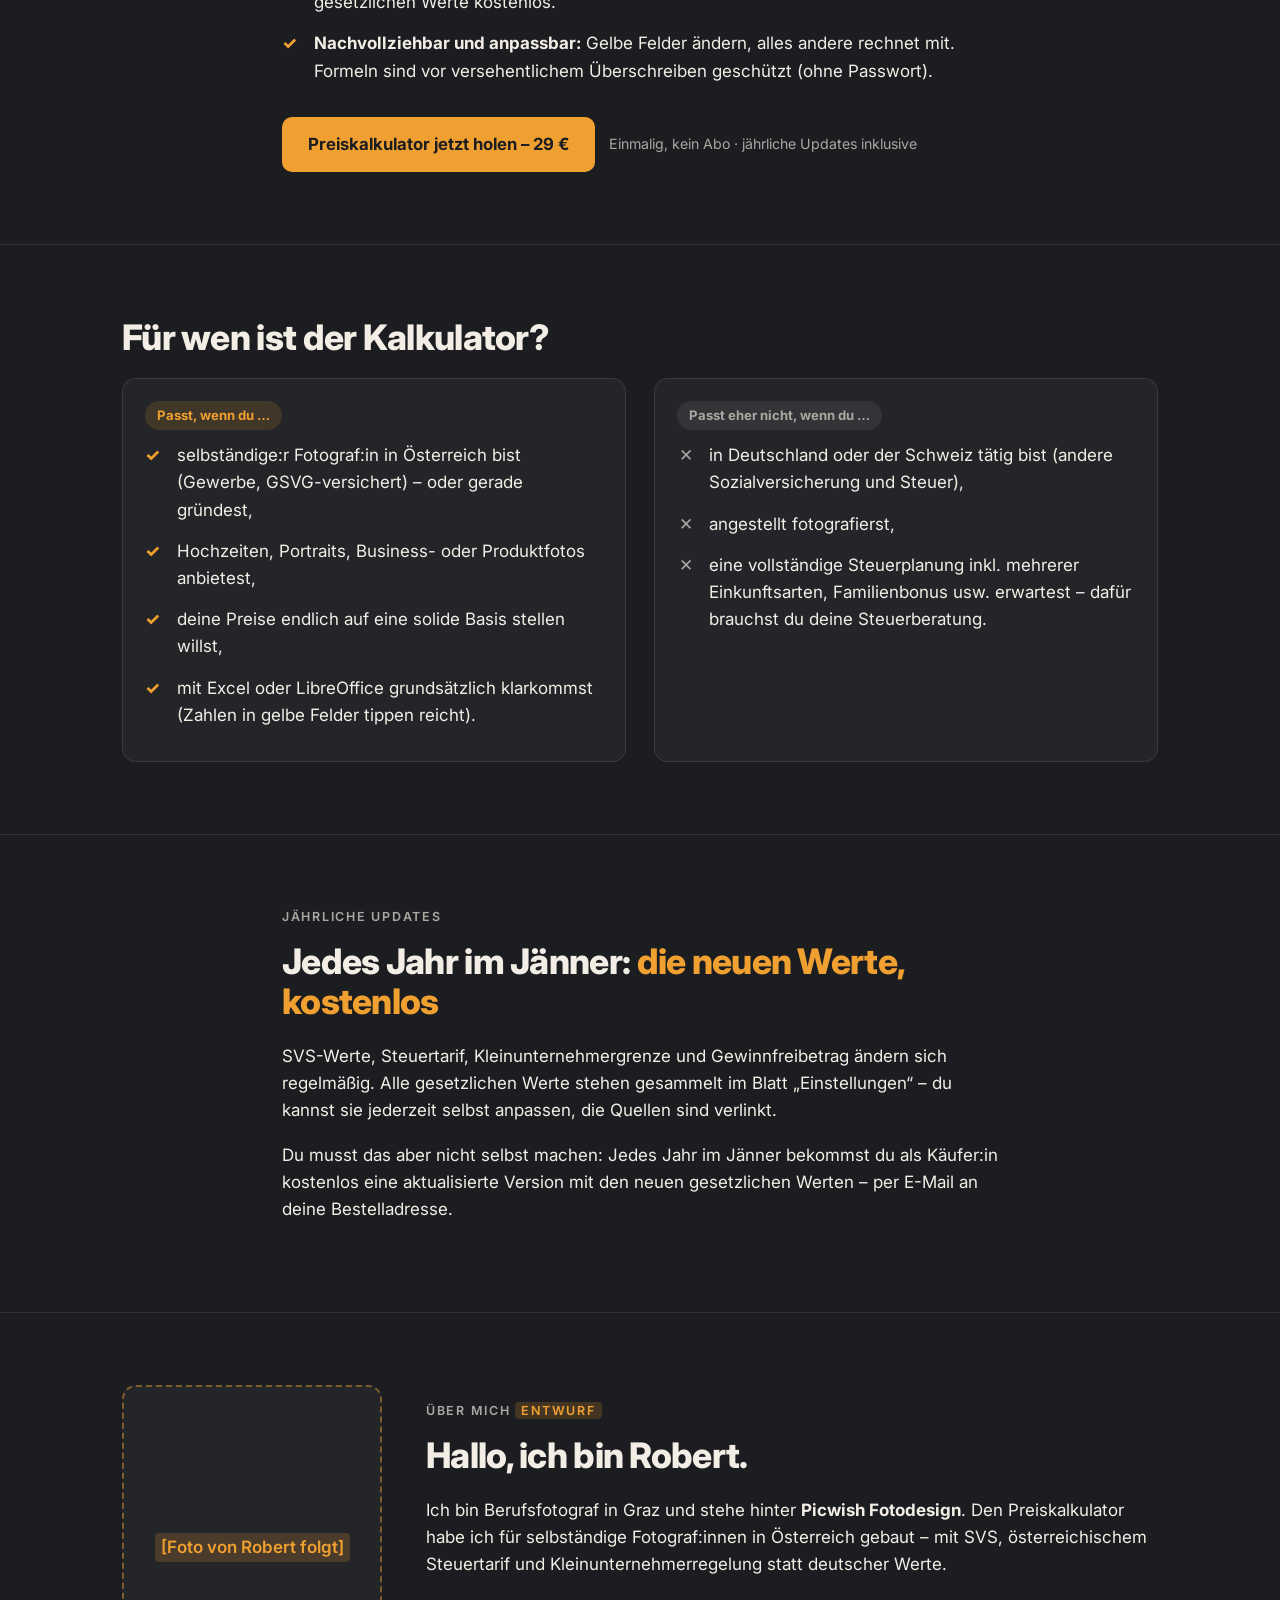
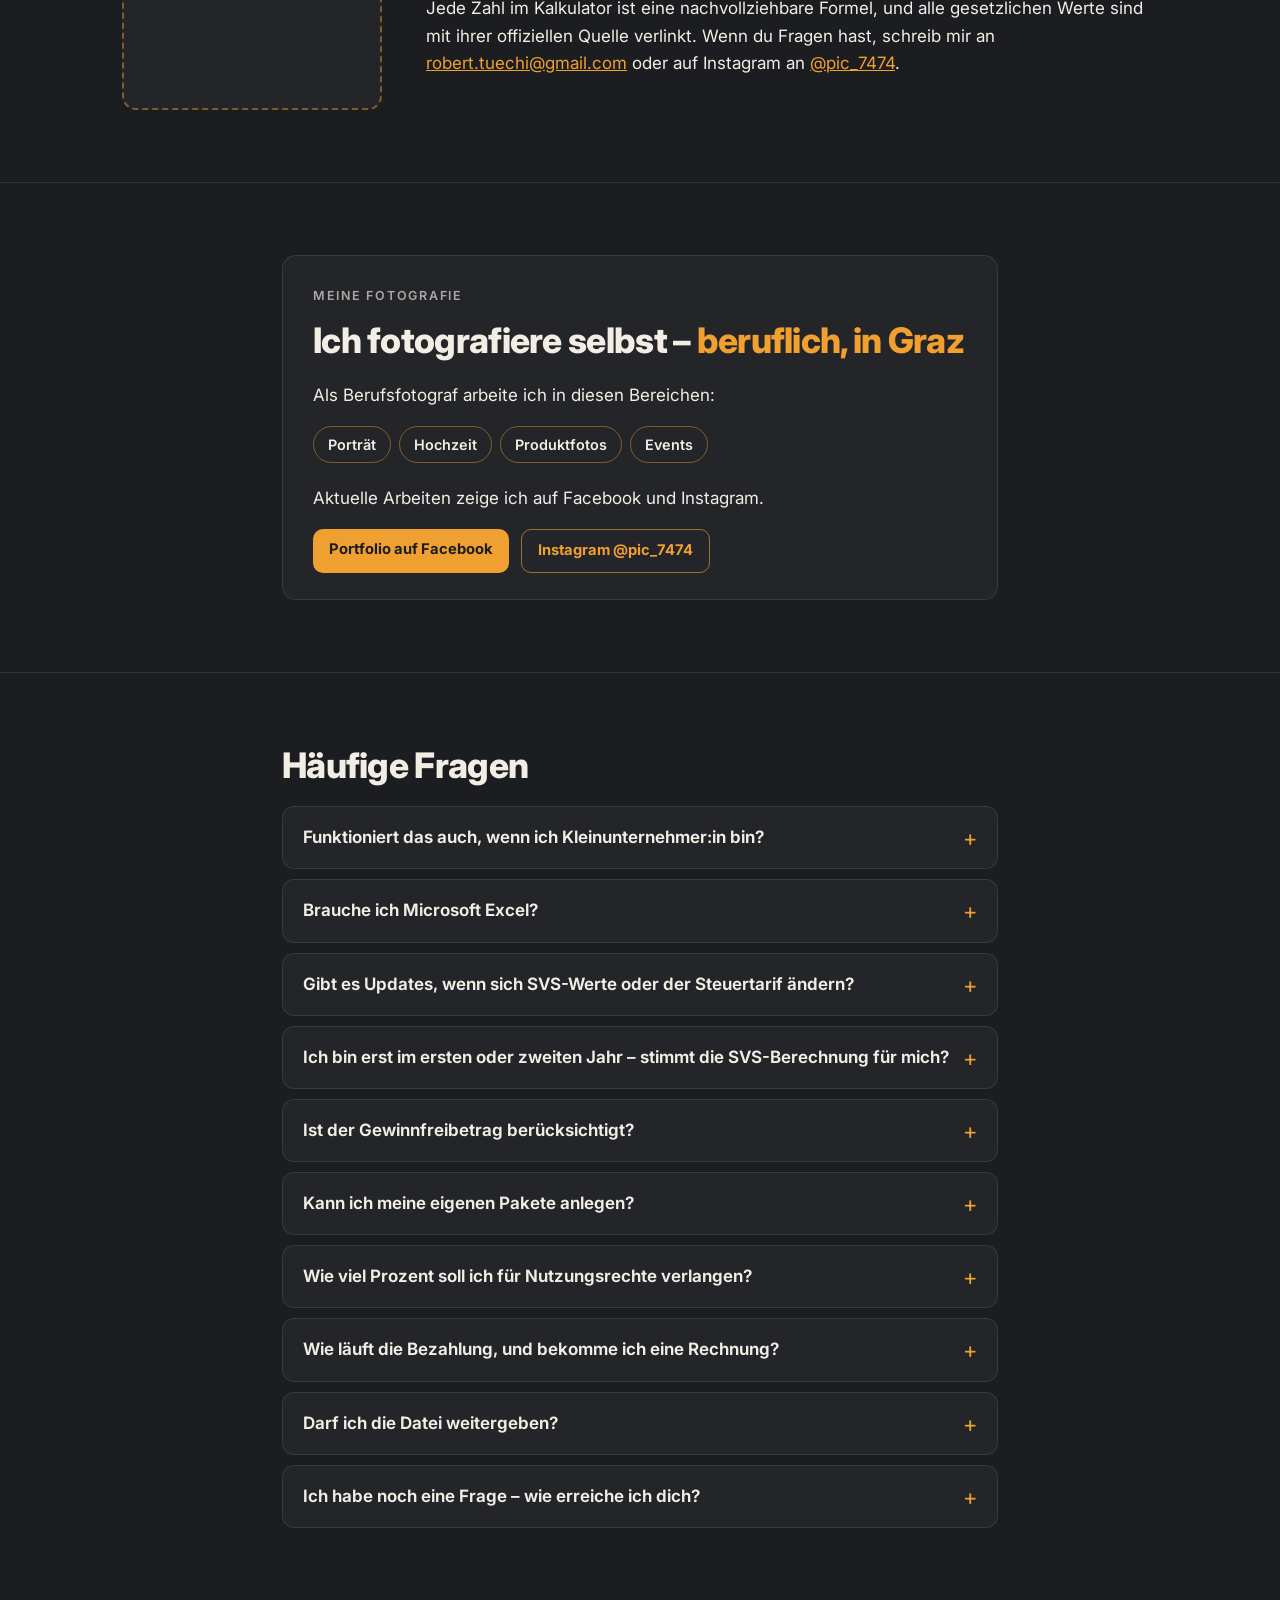
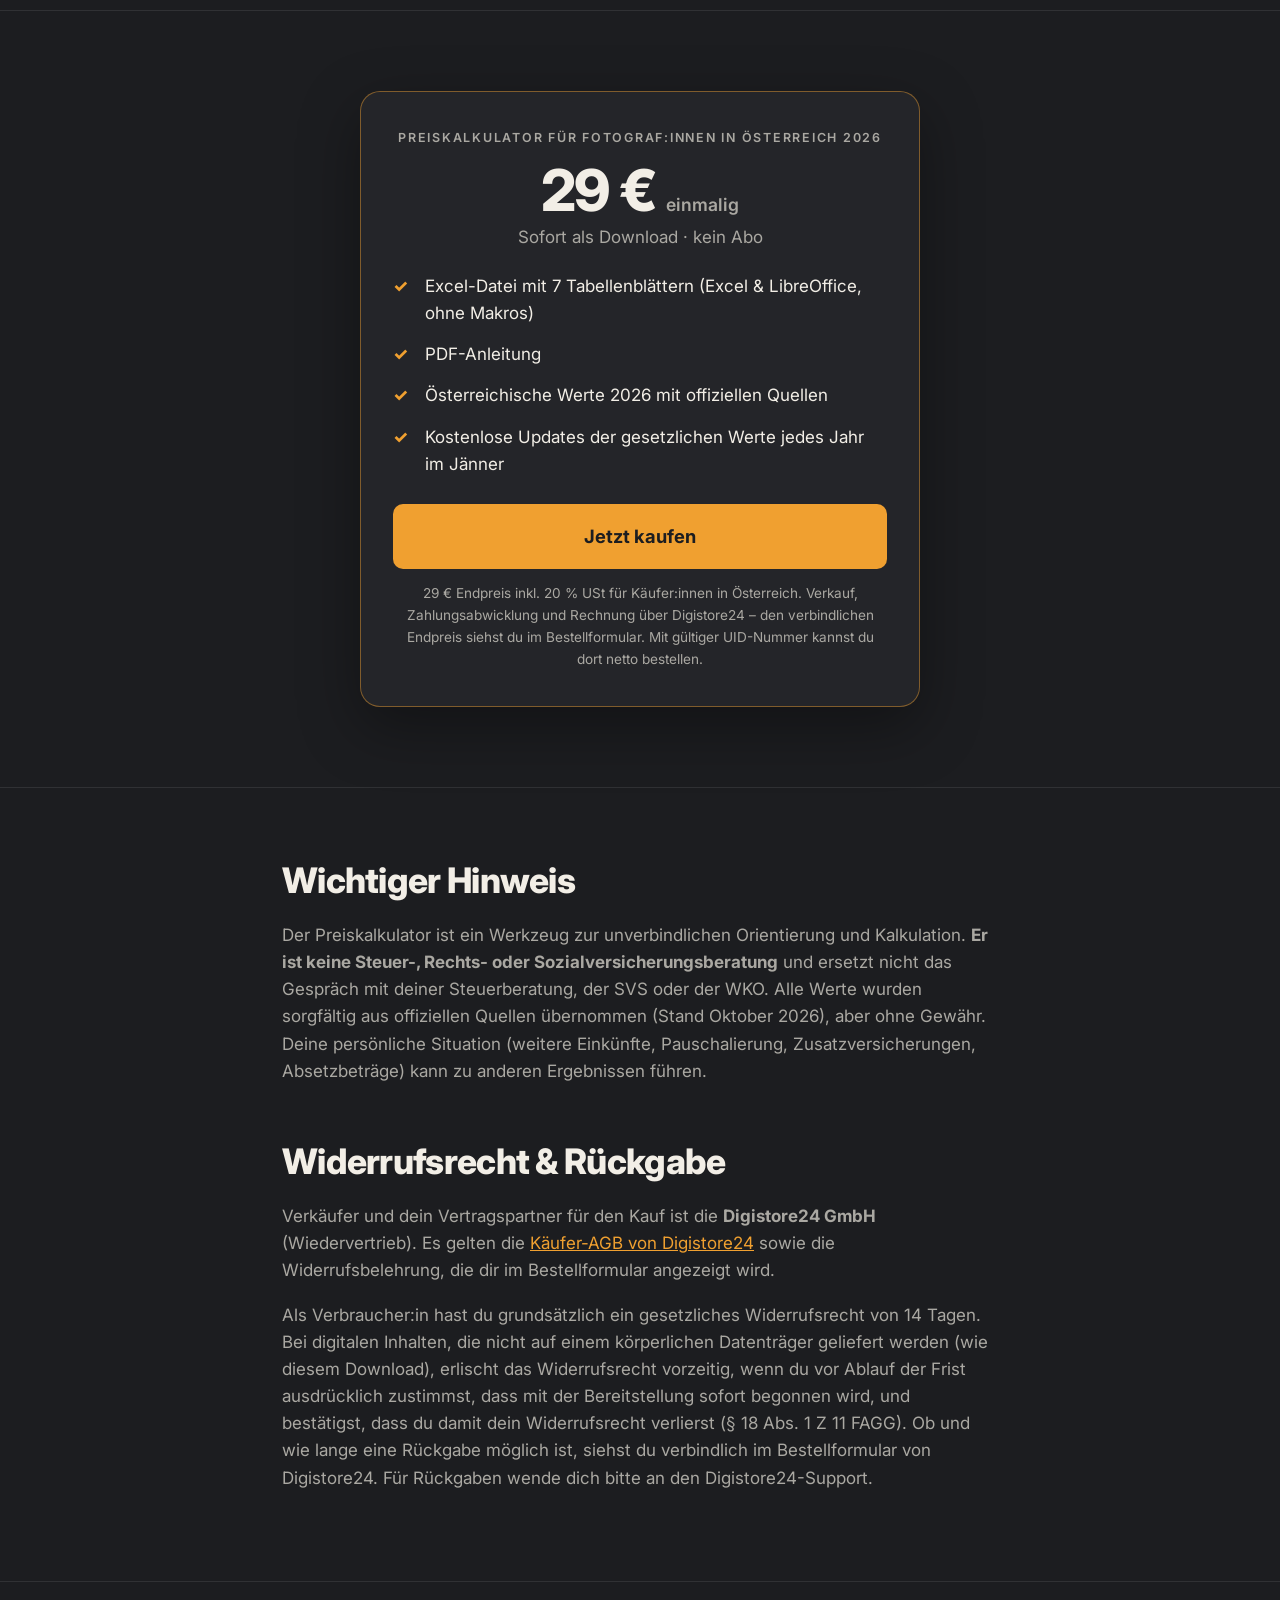
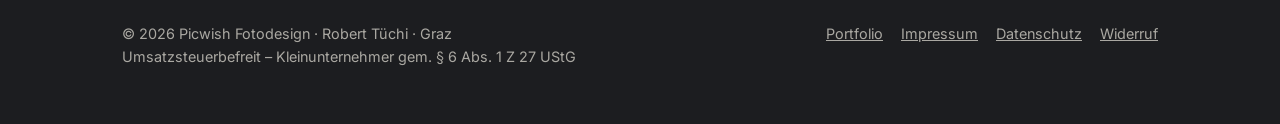
==== commit a6900938: "Portfolio-Seite entfernt: Portfolio-Links führen zur Facebook-Seite (PicWishFotodesign); Text-Teaser" ====
--- a/index.html
+++ b/index.html
@@ -32,7 +32,7 @@
 <header class="top">
   <div class="wrap">
     <a class="brand" href="index.html">Picwish <span>Fotodesign</span></a>
-    <nav class="topnav"><a href="portfolio.html">Portfolio</a><a class="btn small" href="#kaufen">Preiskalkulator holen</a></nav>
+    <nav class="topnav"><a href="https://www.facebook.com/PicWishFotodesign/" target="_blank" rel="noopener">Portfolio</a><a class="btn small" href="#kaufen">Preiskalkulator holen</a></nav>
   </div>
 </header>
 
@@ -203,6 +203,23 @@
   </div>
 </section>
 
+<!-- MEINE FOTOGRAFIE – nur Text und Links, keine Bilder/Einbettungen -->
+<section id="fotografie">
+  <div class="wrap narrow">
+    <div class="photo-teaser">
+      <p class="eyebrow">Meine Fotografie</p>
+      <h2>Ich fotografiere selbst – <span class="accent">beruflich, in Graz</span></h2>
+      <p>Als Berufsfotograf arbeite ich in diesen Bereichen:</p>
+      <ul class="tags"><li>Porträt</li><li>Hochzeit</li><li>Produktfotos</li><li>Events</li></ul>
+      <p>Aktuelle Arbeiten zeige ich auf Facebook und Instagram.</p>
+      <div class="actions">
+        <a class="btn small" href="https://www.facebook.com/PicWishFotodesign/" target="_blank" rel="noopener">Portfolio auf Facebook</a>
+        <a class="btn small ghost" href="https://www.instagram.com/pic_7474/" target="_blank" rel="noopener">Instagram @pic_7474</a>
+      </div>
+    </div>
+  </div>
+</section>
+
 <!-- KUNDENSTIMMEN – AUSGEBLENDET, bis echte Zitate (mit Einverständnis der Personen) vorliegen.
      Zum Aktivieren: diesen Kommentar entfernen und Platzhalter durch echte Zitate, Namen und ggf. Ort/Fachgebiet ersetzen.
 <section id="stimmen">
@@ -276,7 +293,7 @@
 <footer>
   <div class="wrap">
     <div>© 2026 Picwish Fotodesign · Robert Tüchi · Graz<br>Umsatzsteuerbefreit – Kleinunternehmer gem. § 6 Abs. 1 Z 27 UStG</div>
-    <nav><a href="portfolio.html">Portfolio</a><a href="impressum.html">Impressum</a><a href="datenschutz.html">Datenschutz</a><a href="index.html#widerruf">Widerruf</a></nav>
+    <nav><a href="https://www.facebook.com/PicWishFotodesign/" target="_blank" rel="noopener">Portfolio</a><a href="impressum.html">Impressum</a><a href="datenschutz.html">Datenschutz</a><a href="index.html#widerruf">Widerruf</a></nav>
   </div>
 </footer>
 <script>
--- a/assets/style.css
+++ b/assets/style.css
@@ -107,34 +107,19 @@
 }
 @media (max-width:480px){.sticky-cta .btn.small{display:inline-block}}
 
-/* Portfolio + Navigation */
+/* Navigation */
 .topnav{display:flex;align-items:center;gap:18px}
 .topnav a:not(.btn){color:var(--text);text-decoration:none;font-weight:600;font-size:.95rem}
 .topnav a:not(.btn):hover,.topnav a[aria-current="page"]{color:var(--accent)}
-.p-hero{padding:56px 0 40px}
-.filter{display:flex;flex-wrap:wrap;gap:10px;margin-top:26px}
-.chip{display:inline-block;padding:8px 16px;border-radius:999px;border:1px solid var(--line);background:var(--bg2);color:var(--text);text-decoration:none;font-weight:600;font-size:.92rem}
-.chip:hover{border-color:rgba(240,160,48,.6);color:var(--text)}
-.chip.is-active{background:var(--accent);border-color:var(--accent);color:#1c1d20}
-.g-sec{padding:48px 0}
-.g-sec[hidden]{display:none}
-.gallery{display:grid;grid-template-columns:repeat(auto-fill,minmax(240px,1fr));gap:14px;margin-top:20px}
-.g-item{display:block;aspect-ratio:4/5;border-radius:12px;overflow:hidden;background:var(--bg2);border:1px solid var(--line)}
-.g-item img{width:100%;height:100%;object-fit:cover;transition:transform .3s}
-a.g-item:hover img{transform:scale(1.03)}
-a.g-item:focus-visible{outline:3px solid var(--accent);outline-offset:2px}
-.g-ph{display:flex;align-items:center;justify-content:center;background:repeating-linear-gradient(135deg,#2a2b2f 0 14px,#26272b 14px 28px);color:#8d8b86;font-weight:600;font-size:.95rem}
 .btn.ghost{background:transparent;color:var(--accent);border:1px solid rgba(240,160,48,.6)}
 .btn.ghost:hover{background:rgba(240,160,48,.12);color:#ffc163}
-.lightbox{border:0;padding:0;background:transparent;max-width:100vw;max-height:100vh;width:100vw;height:100vh;margin:0}
-.lightbox::backdrop{background:rgba(10,10,12,.92)}
-.lightbox[open]{display:flex;align-items:center;justify-content:center;flex-direction:column}
-.lightbox img{max-width:92vw;max-height:84vh;width:auto;height:auto;border-radius:6px}
-.lb-cap{color:var(--muted);font-size:.9rem;margin:10px 16px 0;text-align:center}
-.lightbox button{position:fixed;background:rgba(36,37,41,.85);color:var(--text);border:1px solid var(--line);border-radius:999px;width:46px;height:46px;font-size:1.6rem;line-height:1;cursor:pointer}
-.lightbox button:hover{color:var(--accent)}
-.lb-close{top:14px;right:14px}.lb-prev{left:12px;top:50%;transform:translateY(-50%)}.lb-next{right:12px;top:50%;transform:translateY(-50%)}
-@media (max-width:860px){.gallery{grid-template-columns:repeat(2,minmax(0,1fr));gap:10px}.g-sec{padding:36px 0}}
 @media (max-width:480px){.topnav{gap:12px}}
 footer nav{display:flex;flex-wrap:wrap;gap:8px 18px}
 footer nav a{margin-right:0}
+/* Meine Fotografie (Teaser, nur Text) */
+.photo-teaser{background:var(--bg2);border:1px solid var(--line);border-radius:var(--radius);padding:30px 30px 26px}
+.photo-teaser h2{margin-top:.2em}
+.photo-teaser .tags{display:flex;flex-wrap:wrap;gap:8px;margin:14px 0 22px;padding:0;list-style:none}
+.photo-teaser .tags li{padding:6px 14px;border-radius:999px;border:1px solid rgba(240,160,48,.45);color:var(--text);font-weight:600;font-size:.9rem}
+.photo-teaser .actions{display:flex;flex-wrap:wrap;gap:12px}
+@media (max-width:480px){.photo-teaser{padding:24px 18px 20px}.photo-teaser .actions .btn{flex:1 1 100%;text-align:center}}
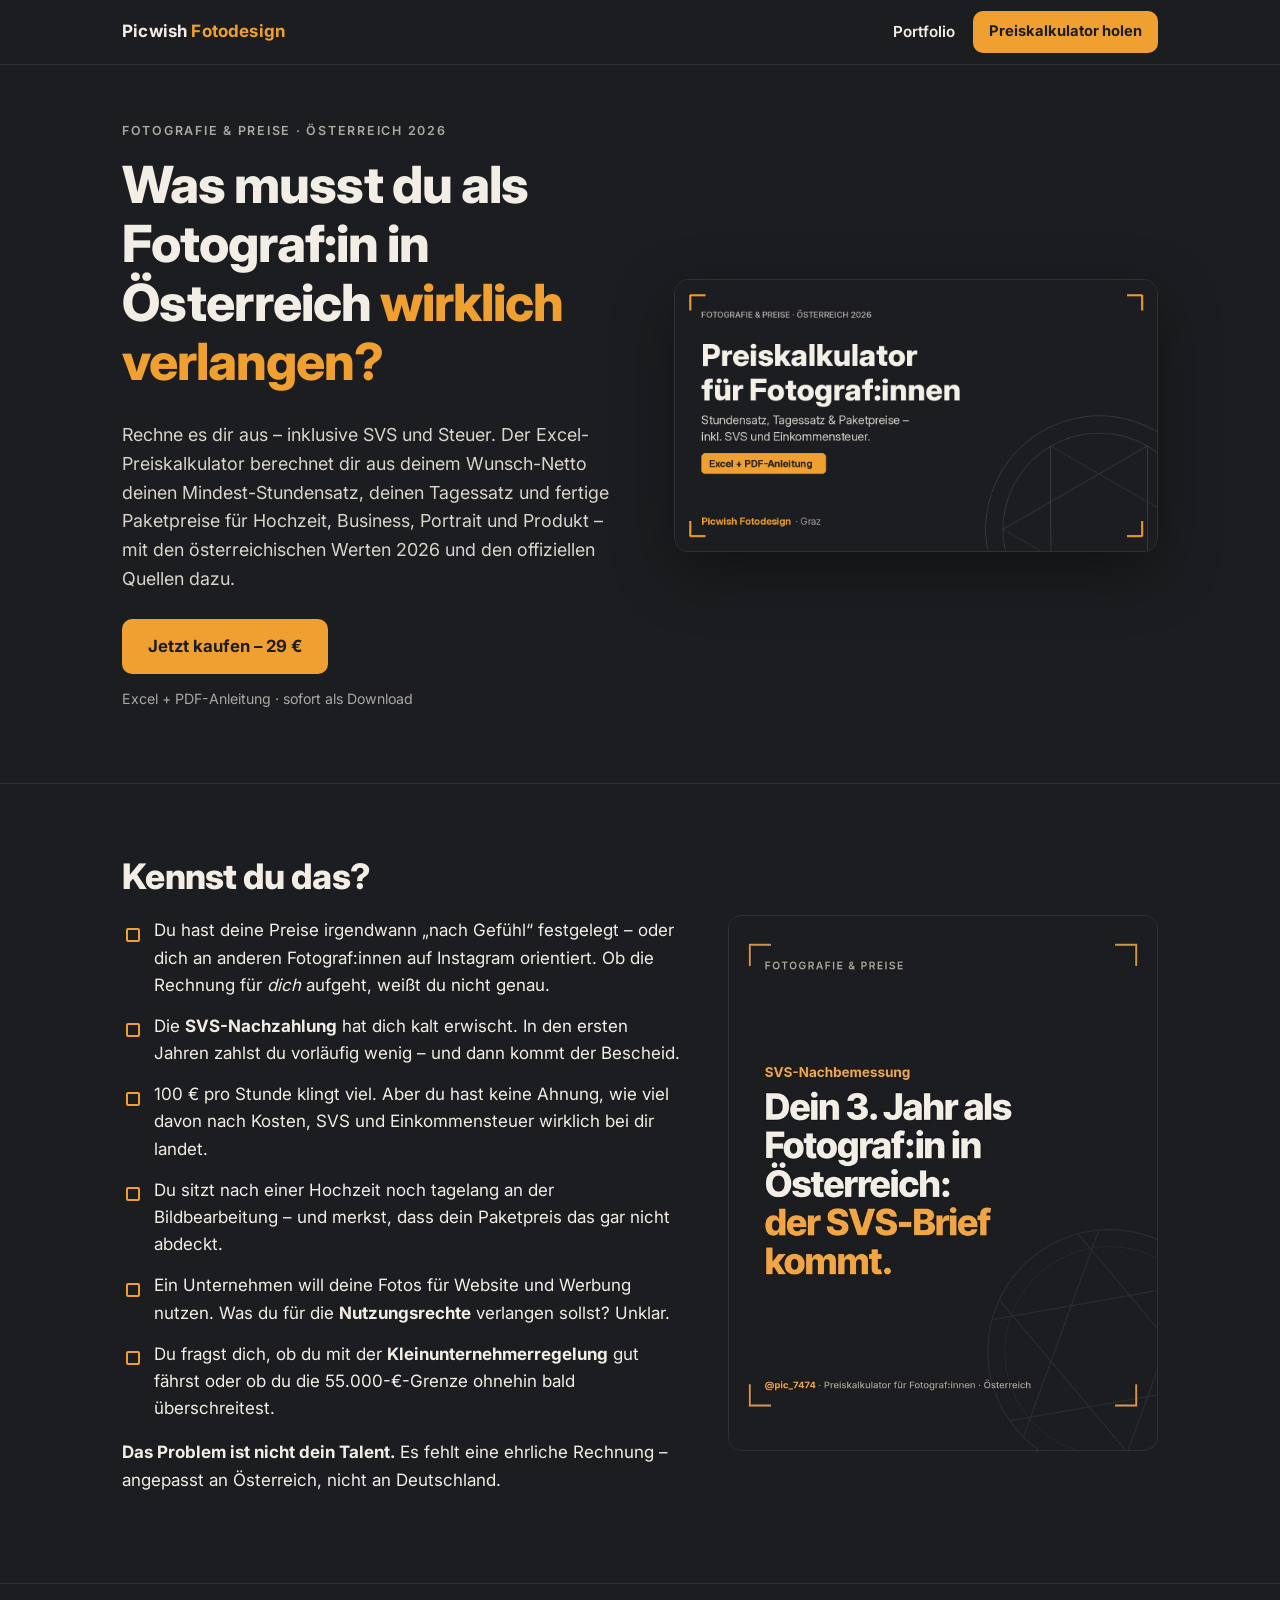
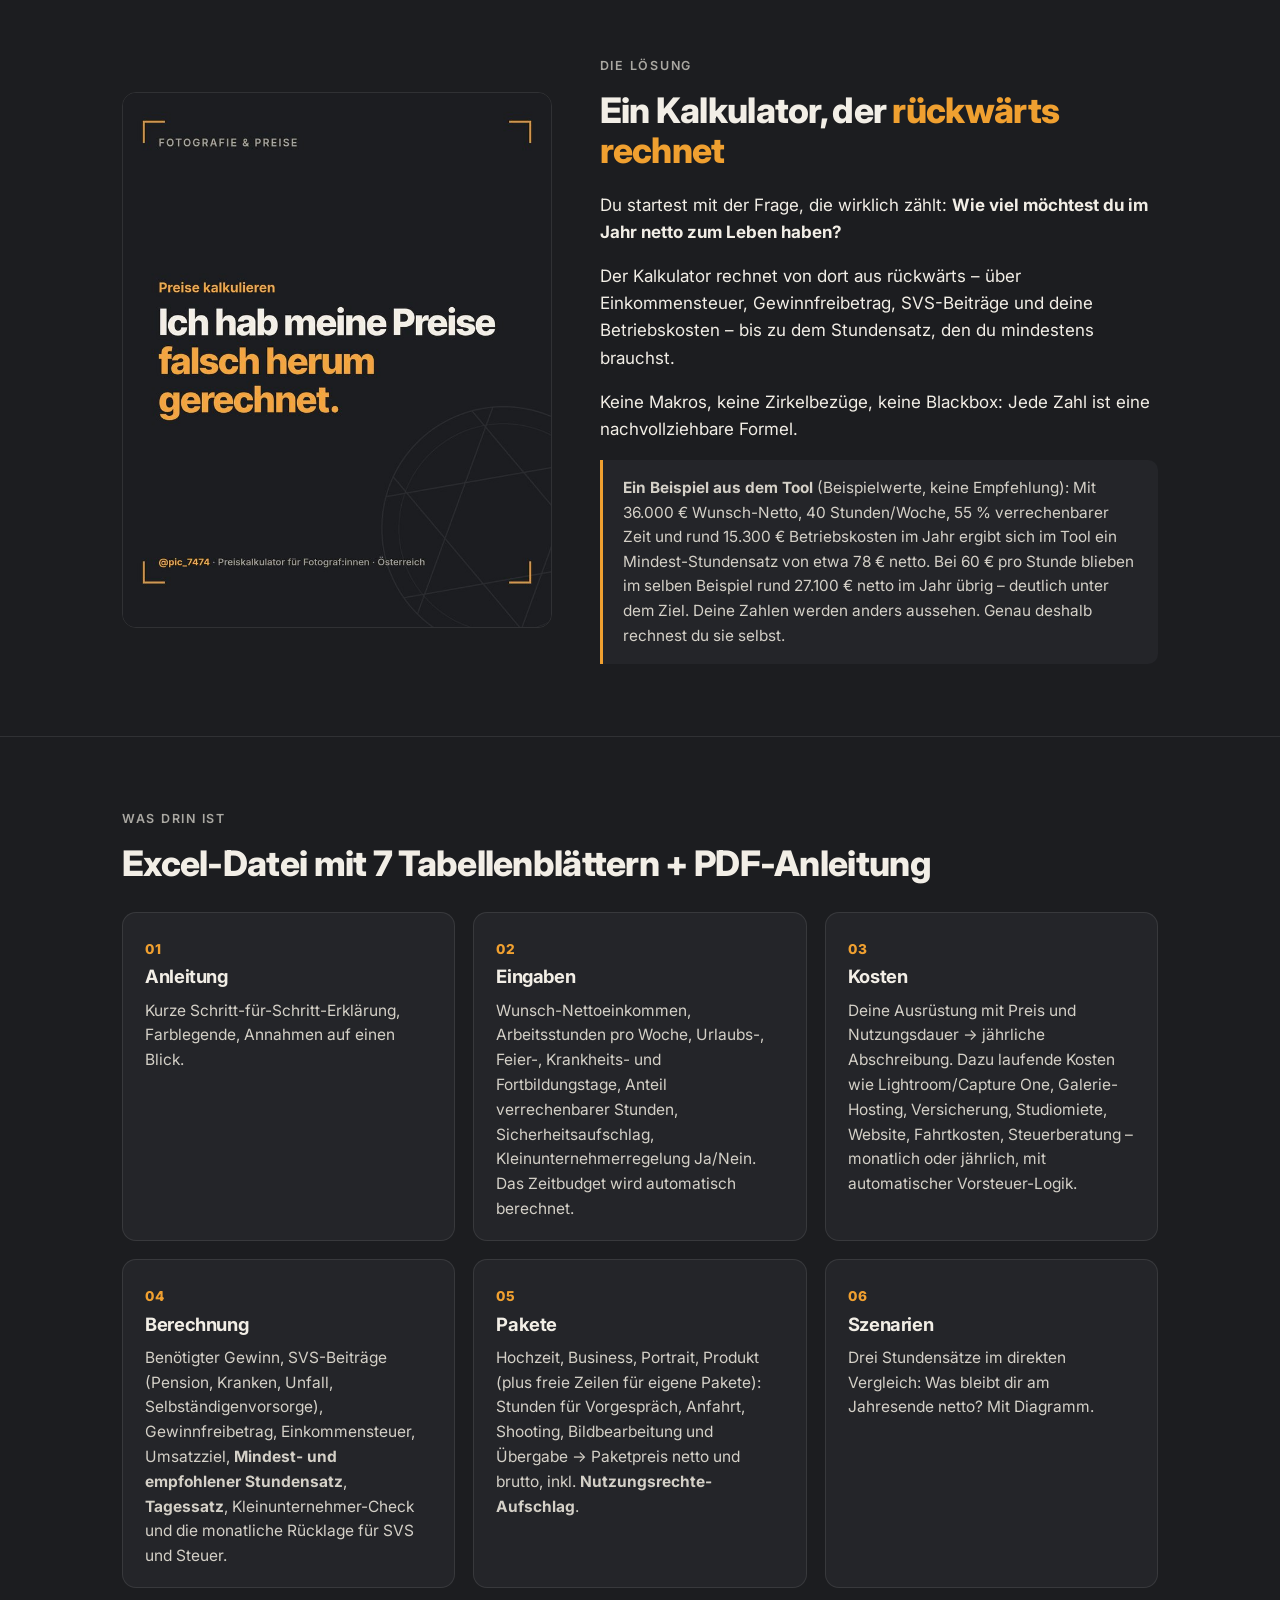
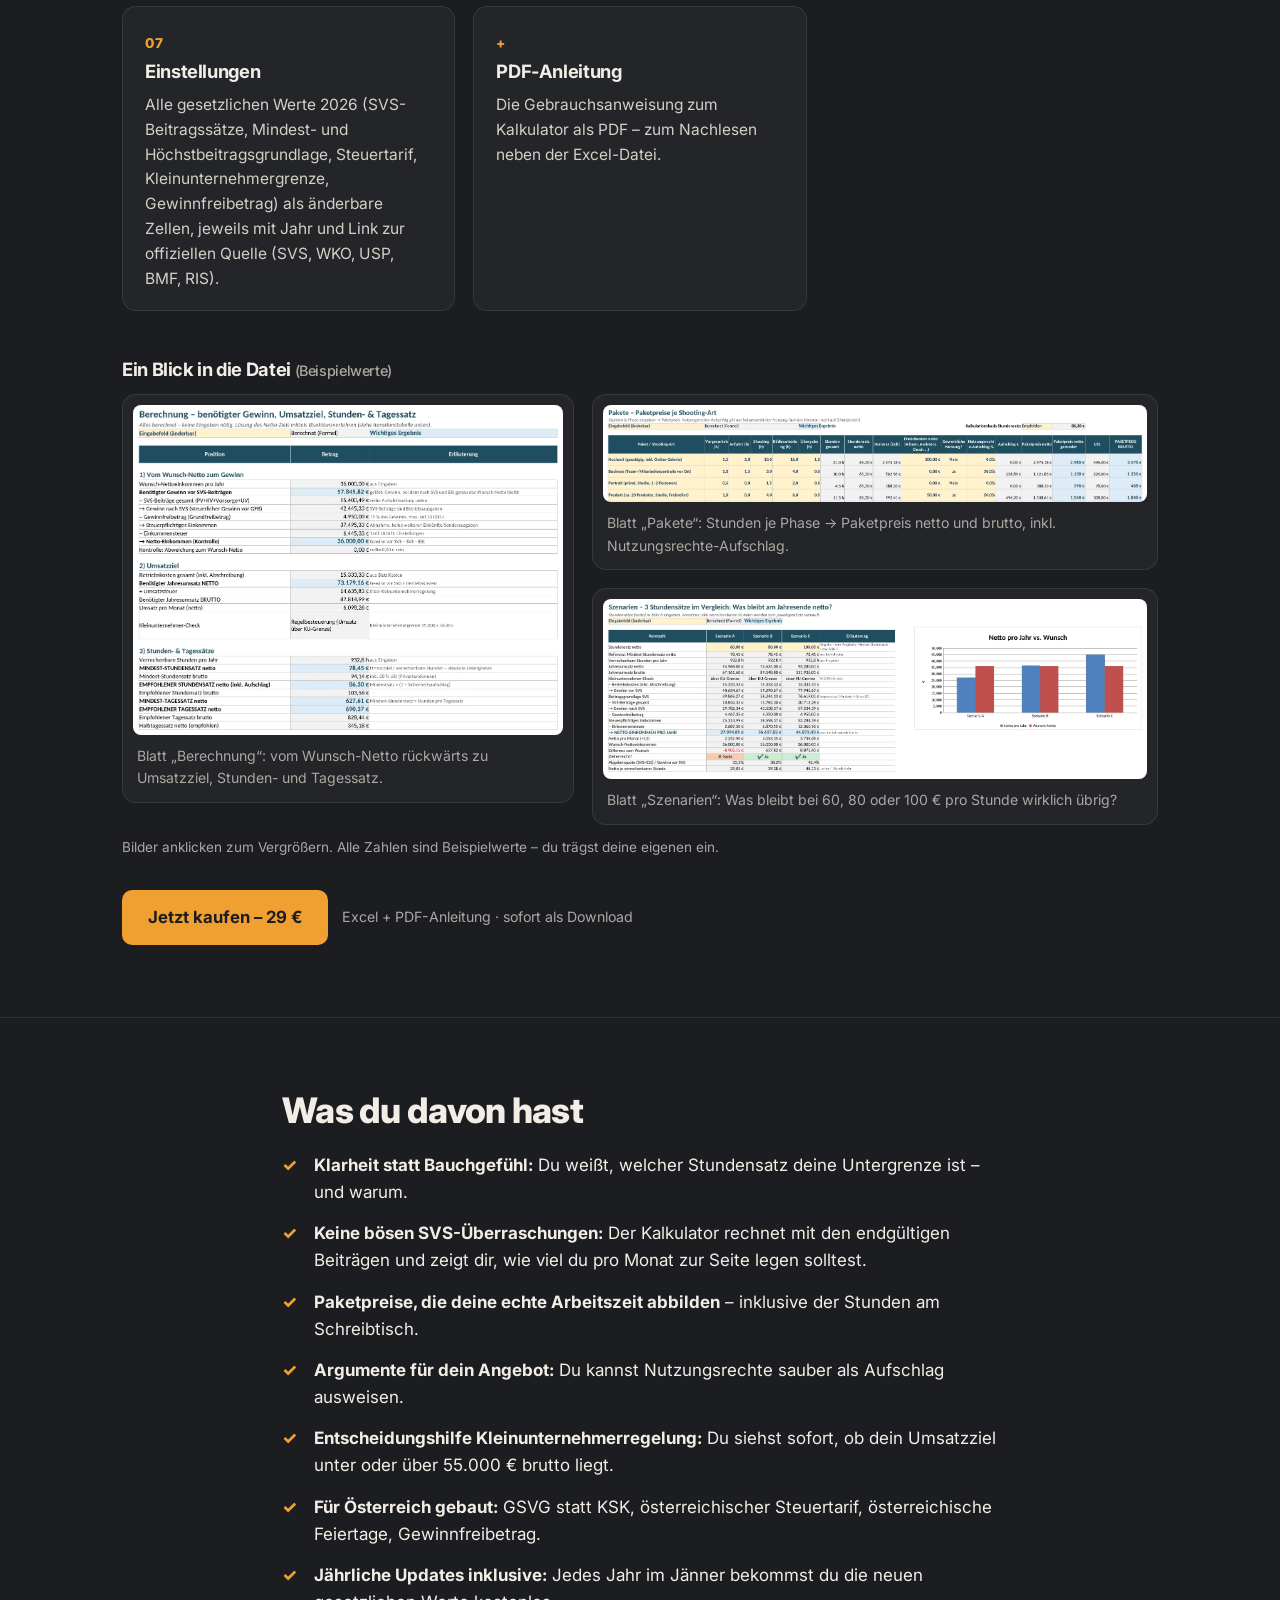
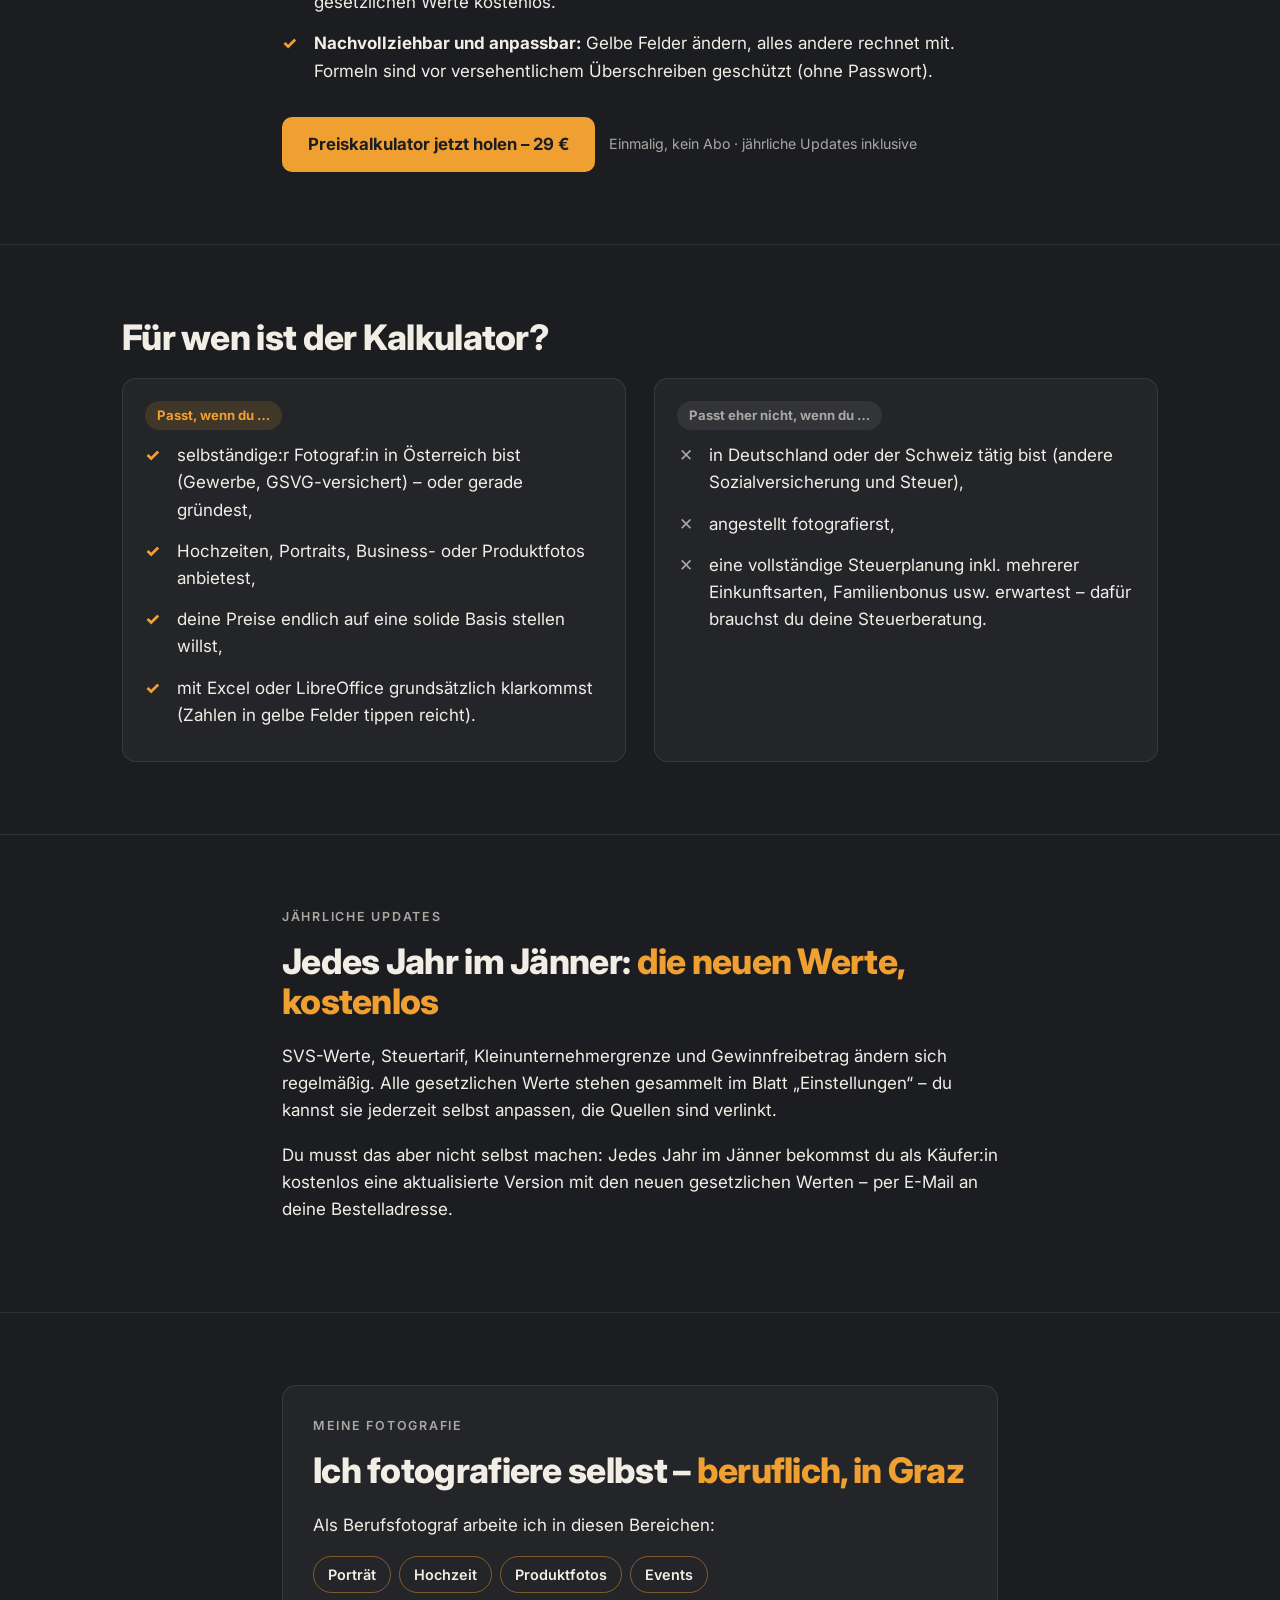
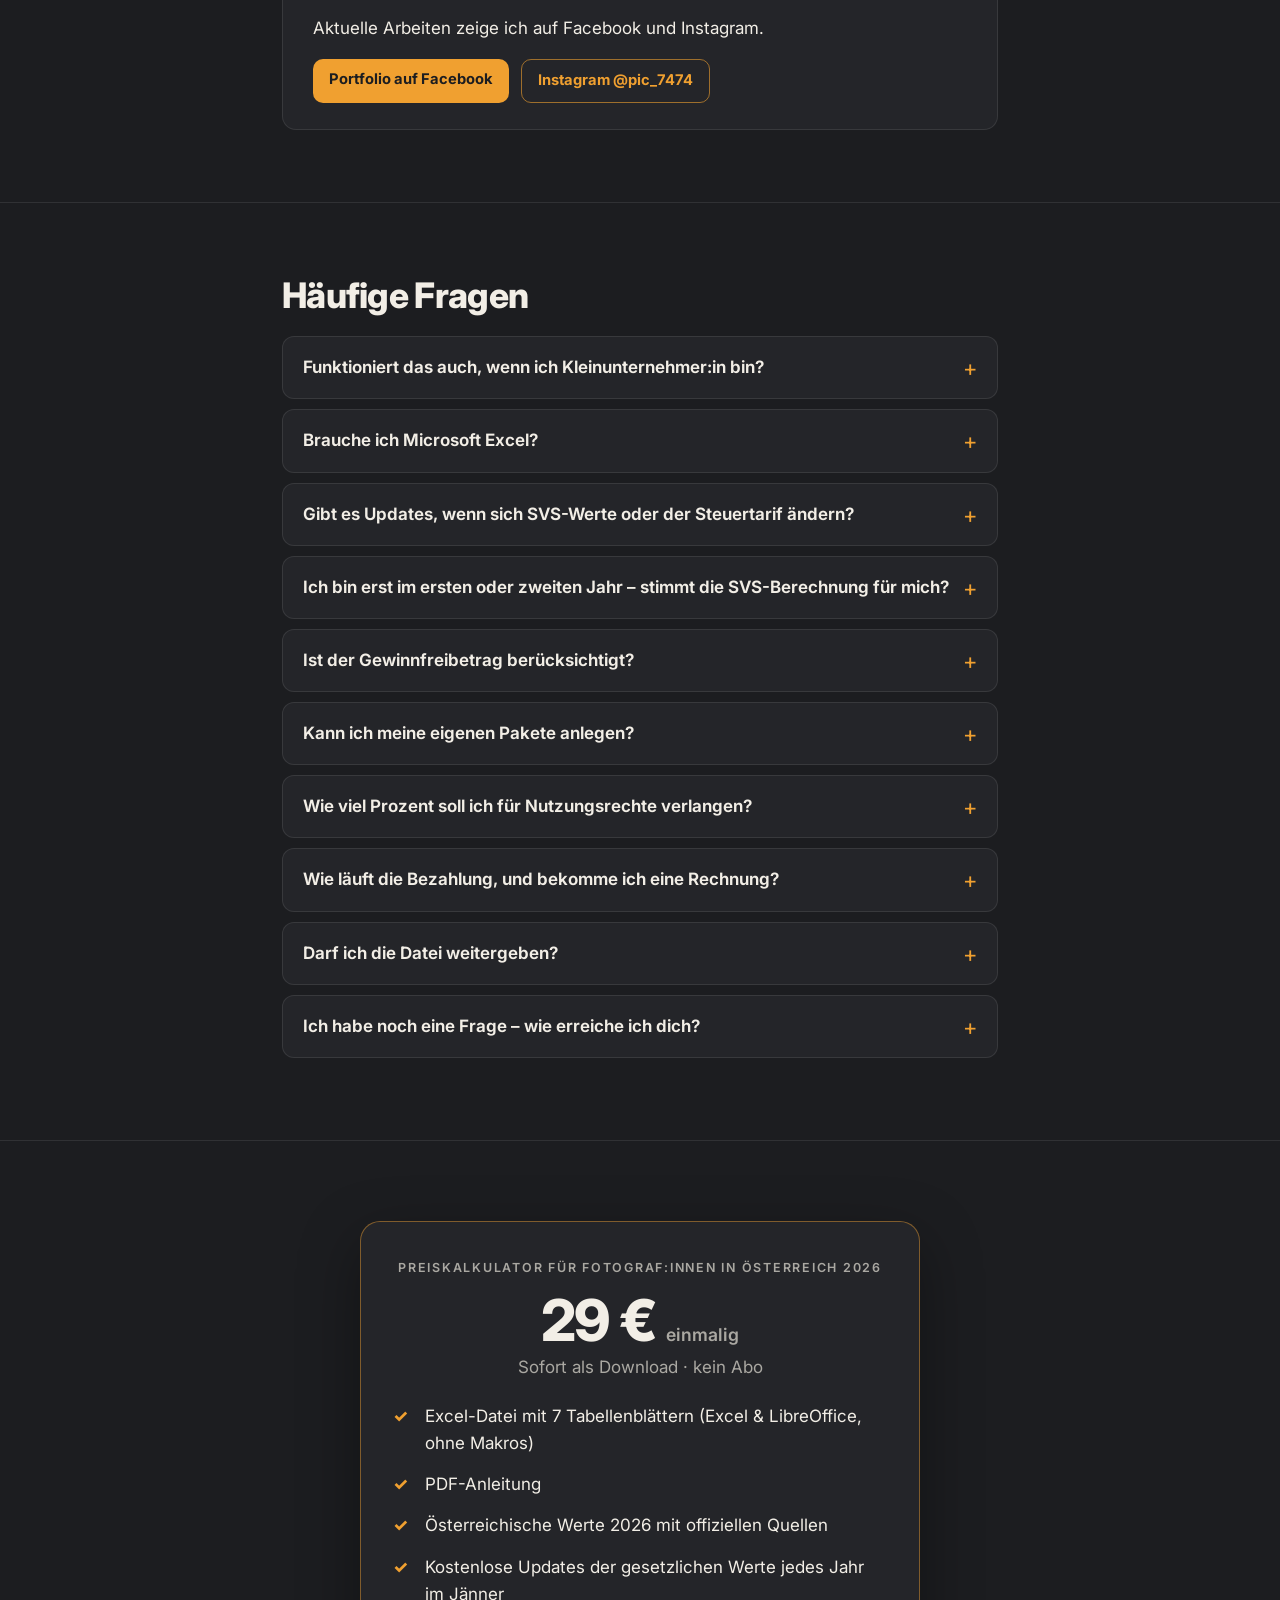
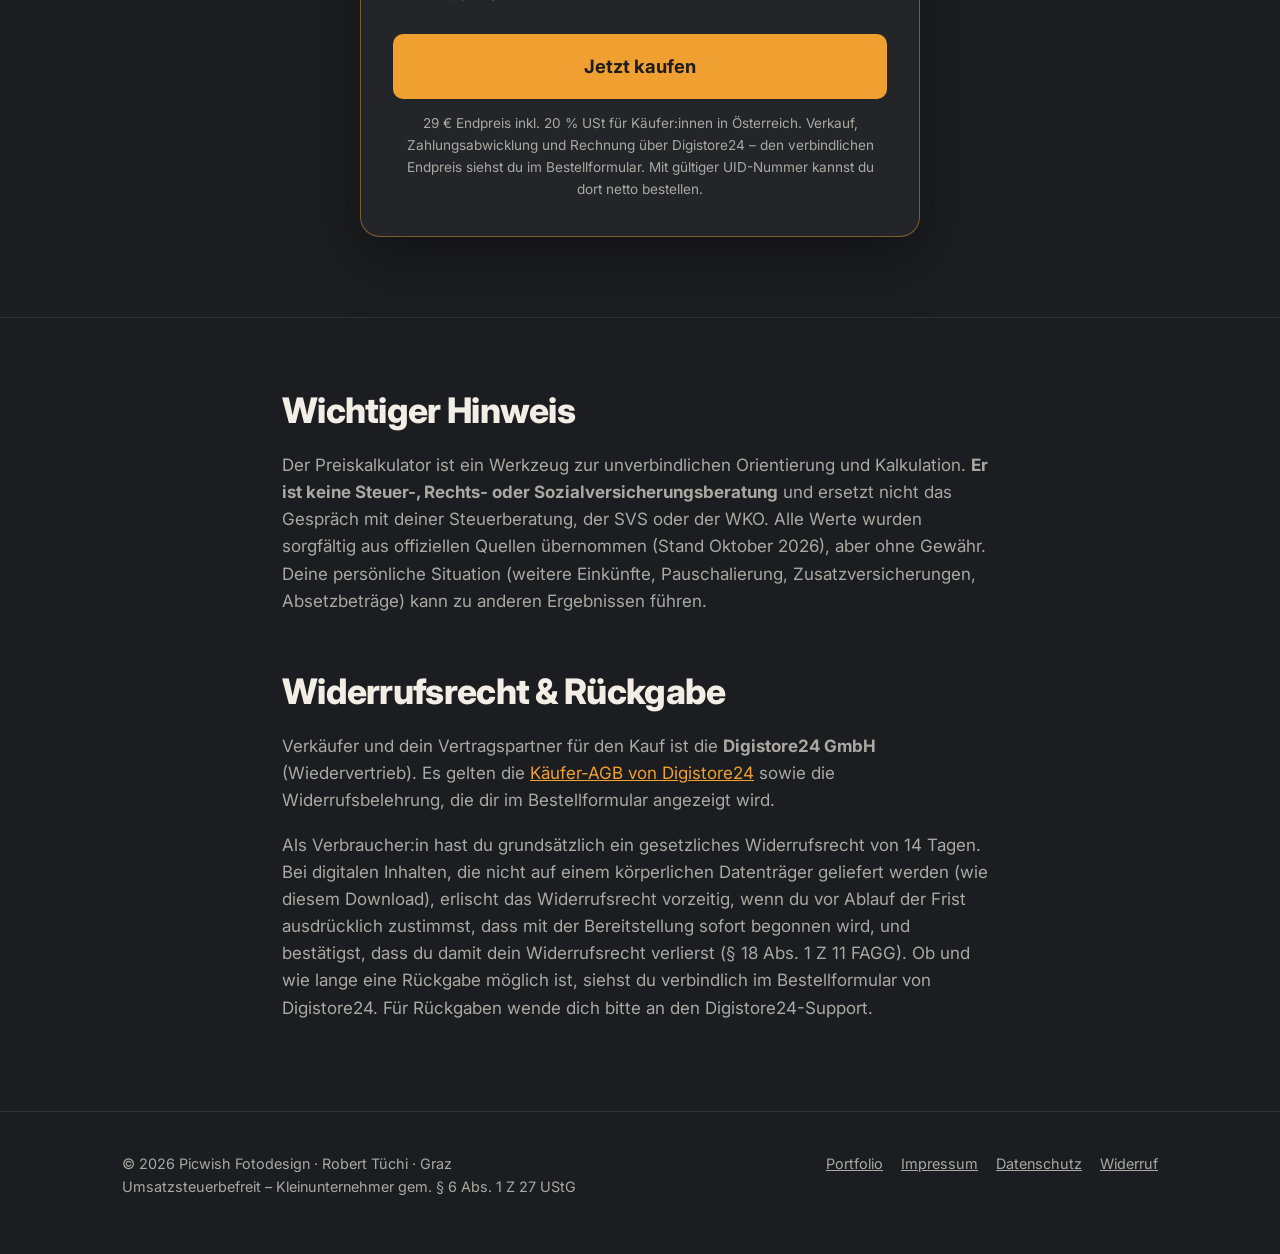
==== commit 961d6c8e: "Über-mich-Entwurf ausgeblendet (als HTML-Kommentar, leicht reaktivierbar)" ====
--- a/index.html
+++ b/index.html
@@ -187,8 +187,7 @@
   </div>
 </section>
 
-<!-- ÜBER MICH -->
-<!-- ENTWURF: Text und Foto bitte von Robert prüfen/ergänzen. Der Text enthält nur bekannte Fakten aus Impressum und Seite. Vor dem Live-Gang die Markierungen „Entwurf“ und den Foto-Platzhalter ersetzen. -->
+<!-- ÜBER MICH – AUSGEBLENDET (Entwurf). Zum Aktivieren: diesen Kommentar entfernen, Text prüfen, Foto statt Platzhalter einsetzen und die Markierung „Entwurf“ entfernen.
 <section id="ueber-mich">
   <div class="wrap about">
     <div class="about-photo" role="img" aria-label="Platzhalter für ein Foto von Robert Tüchi">
@@ -202,6 +201,7 @@
     </div>
   </div>
 </section>
+-->
 
 <!-- MEINE FOTOGRAFIE – nur Text und Links, keine Bilder/Einbettungen -->
 <section id="fotografie">
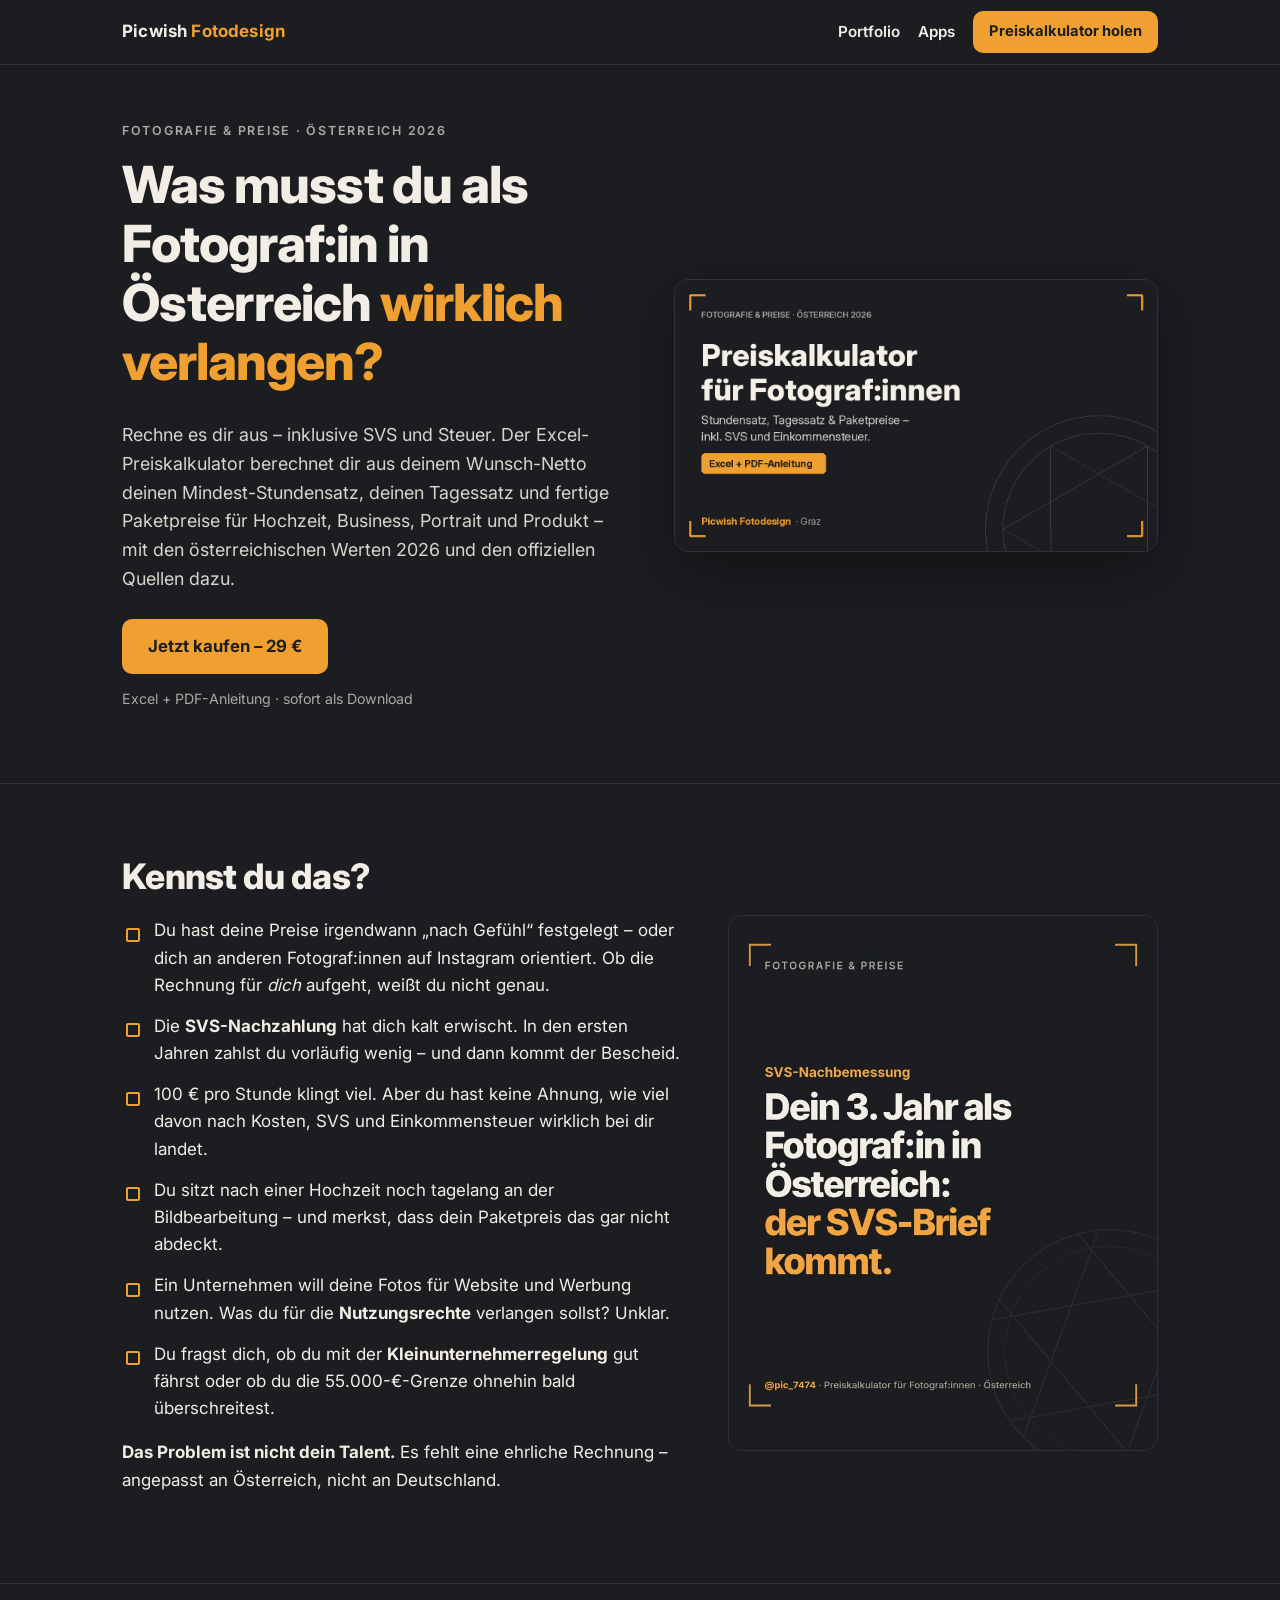
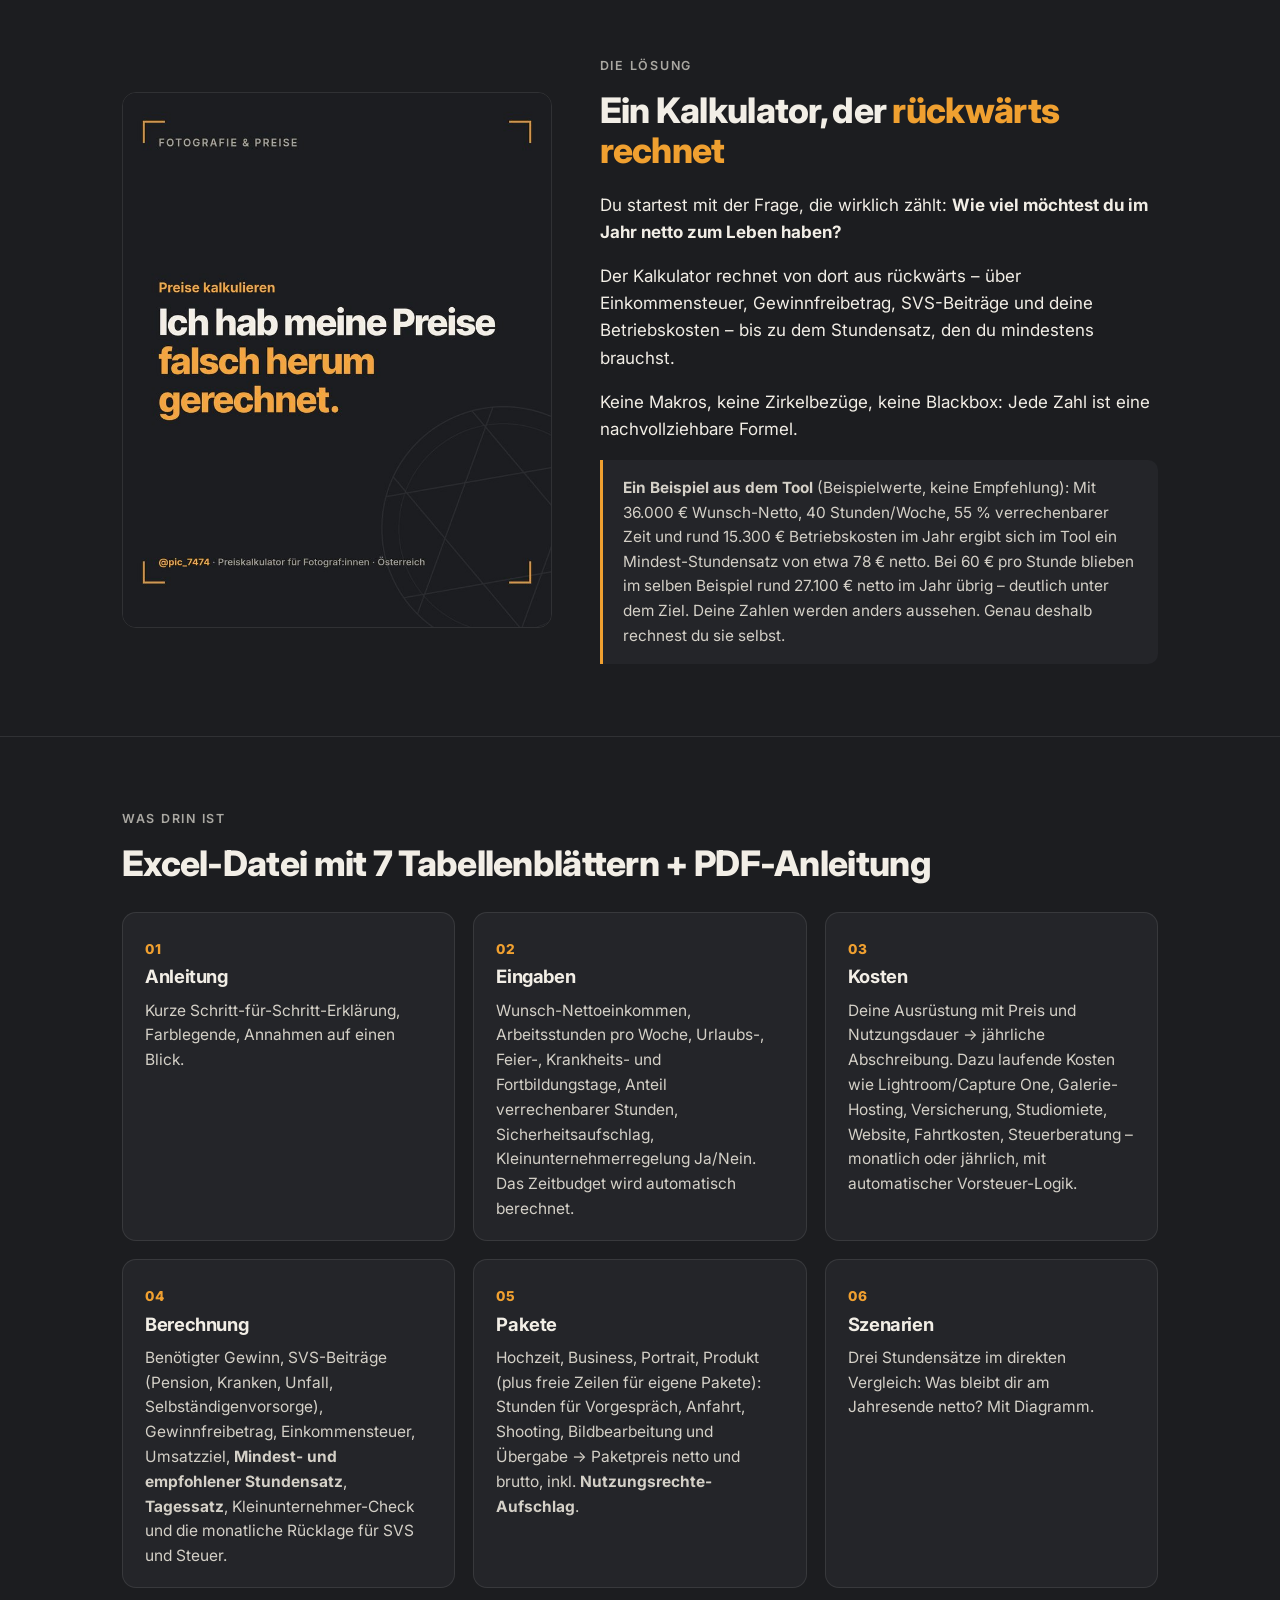
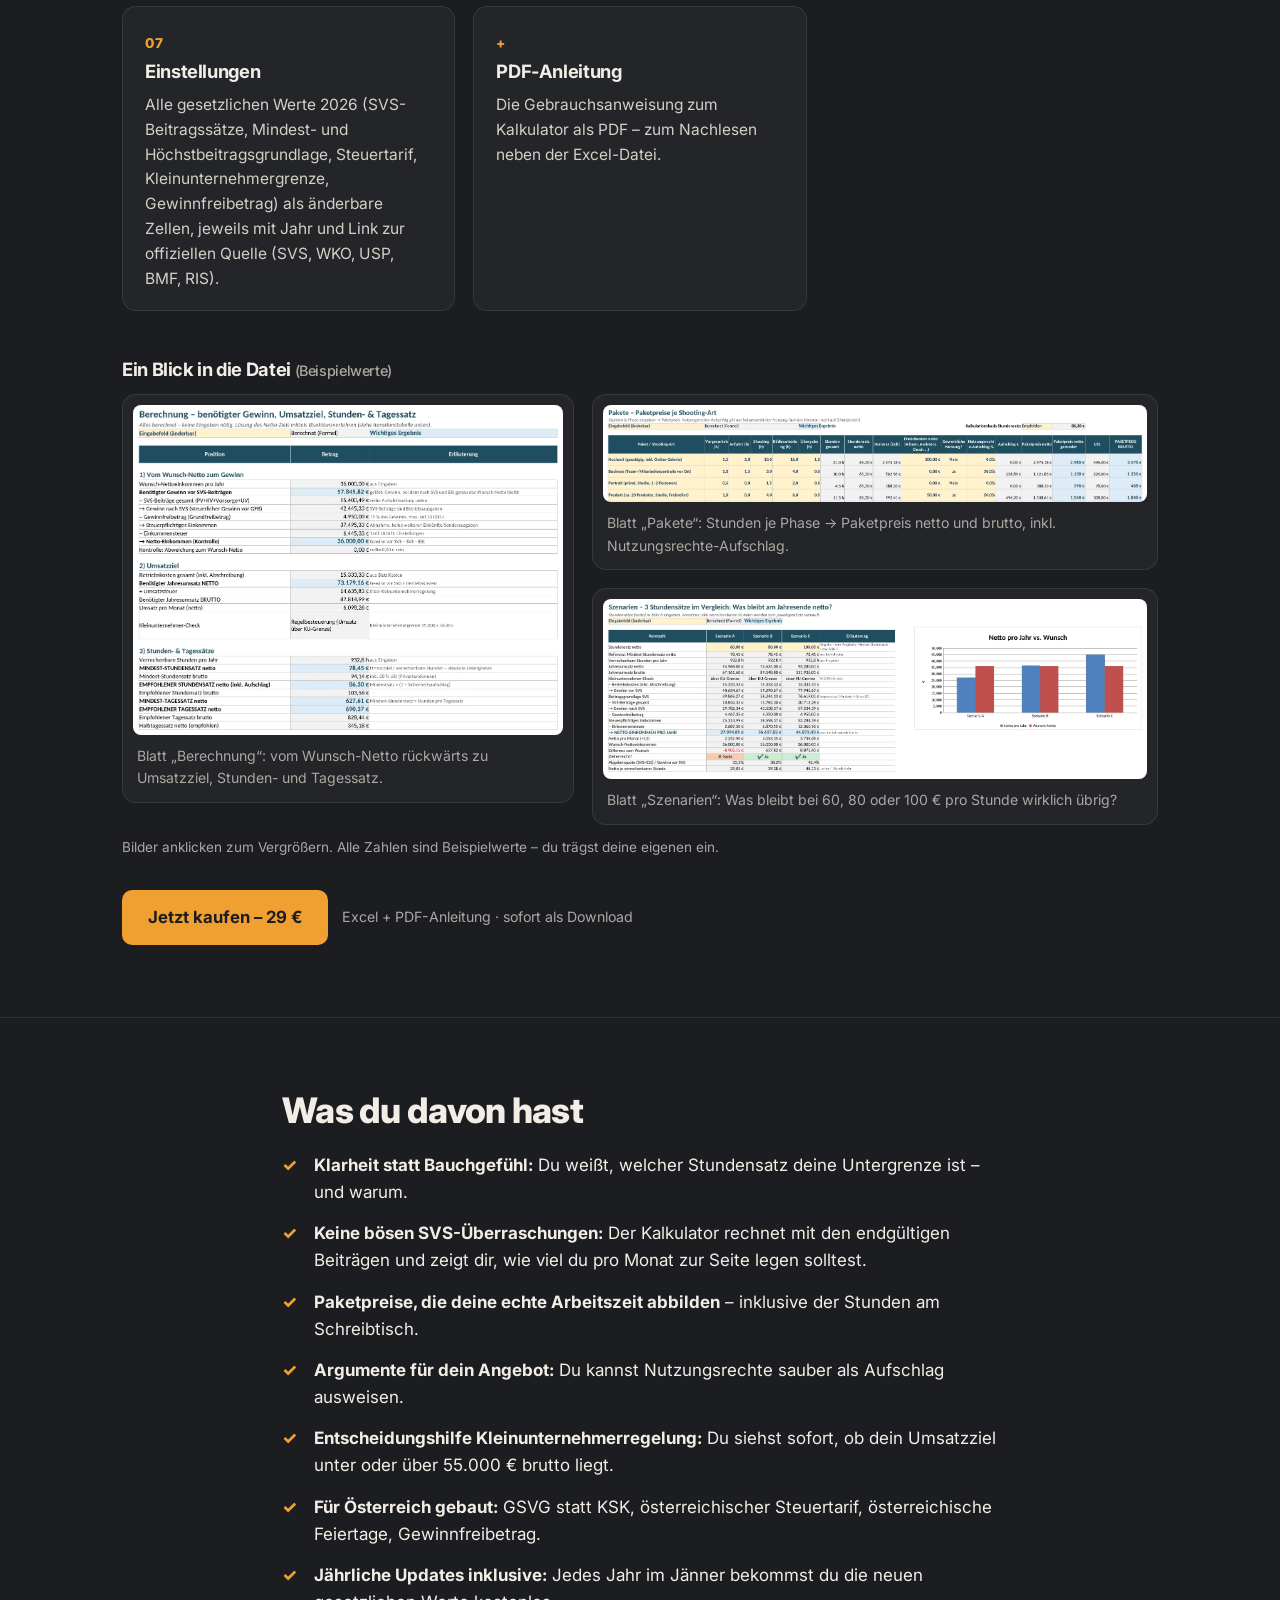
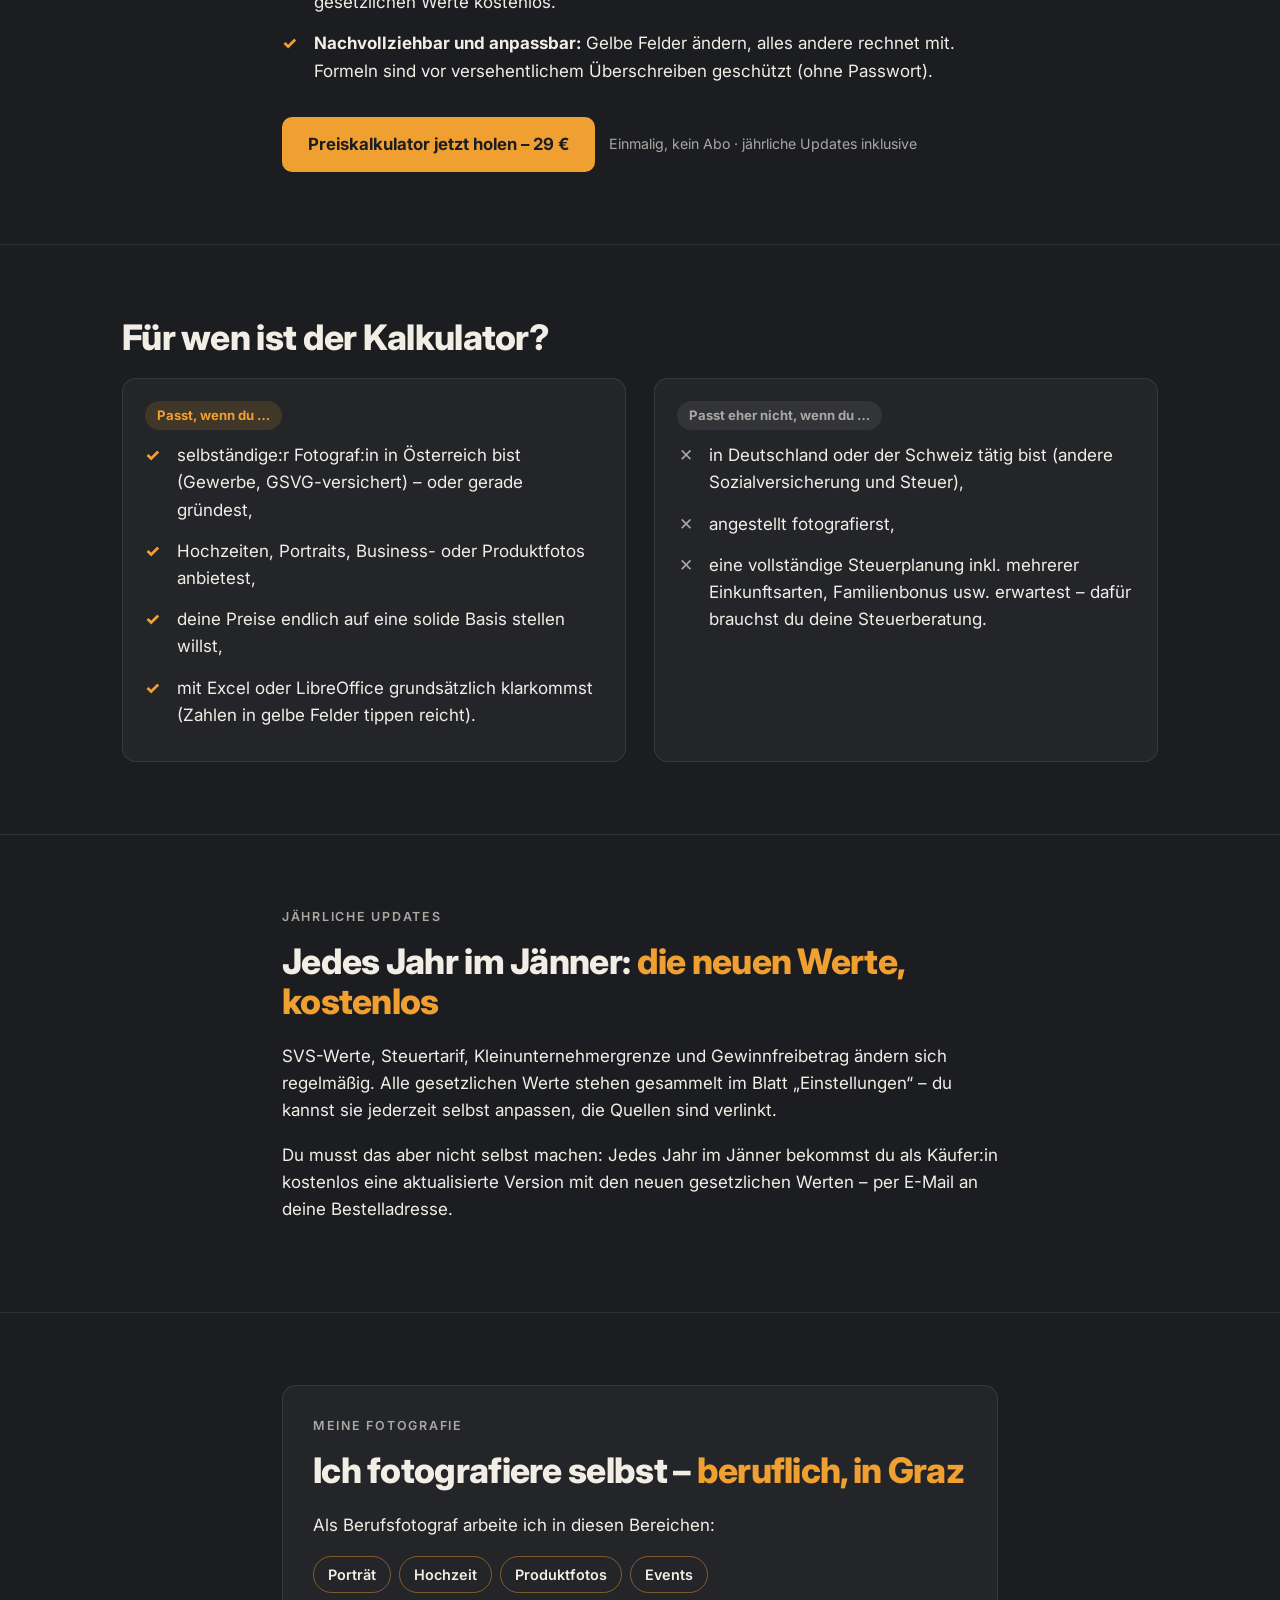
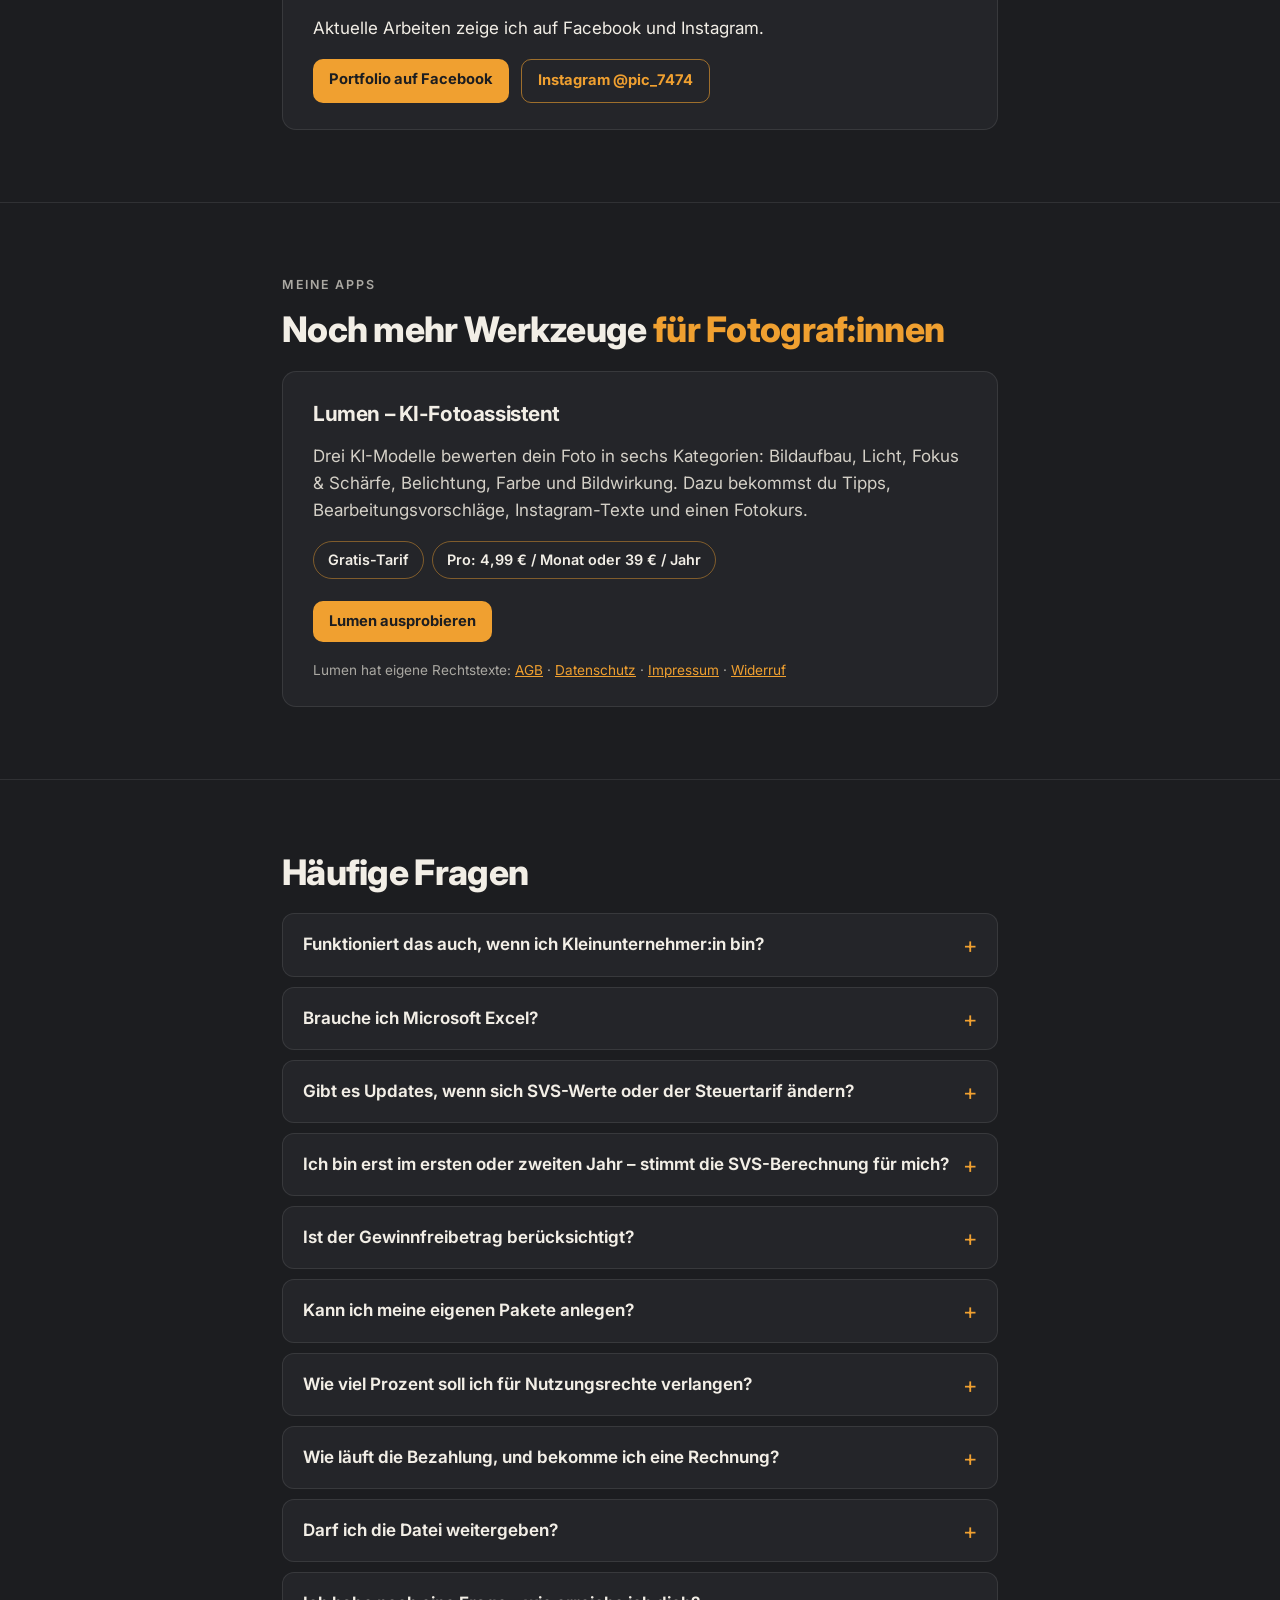
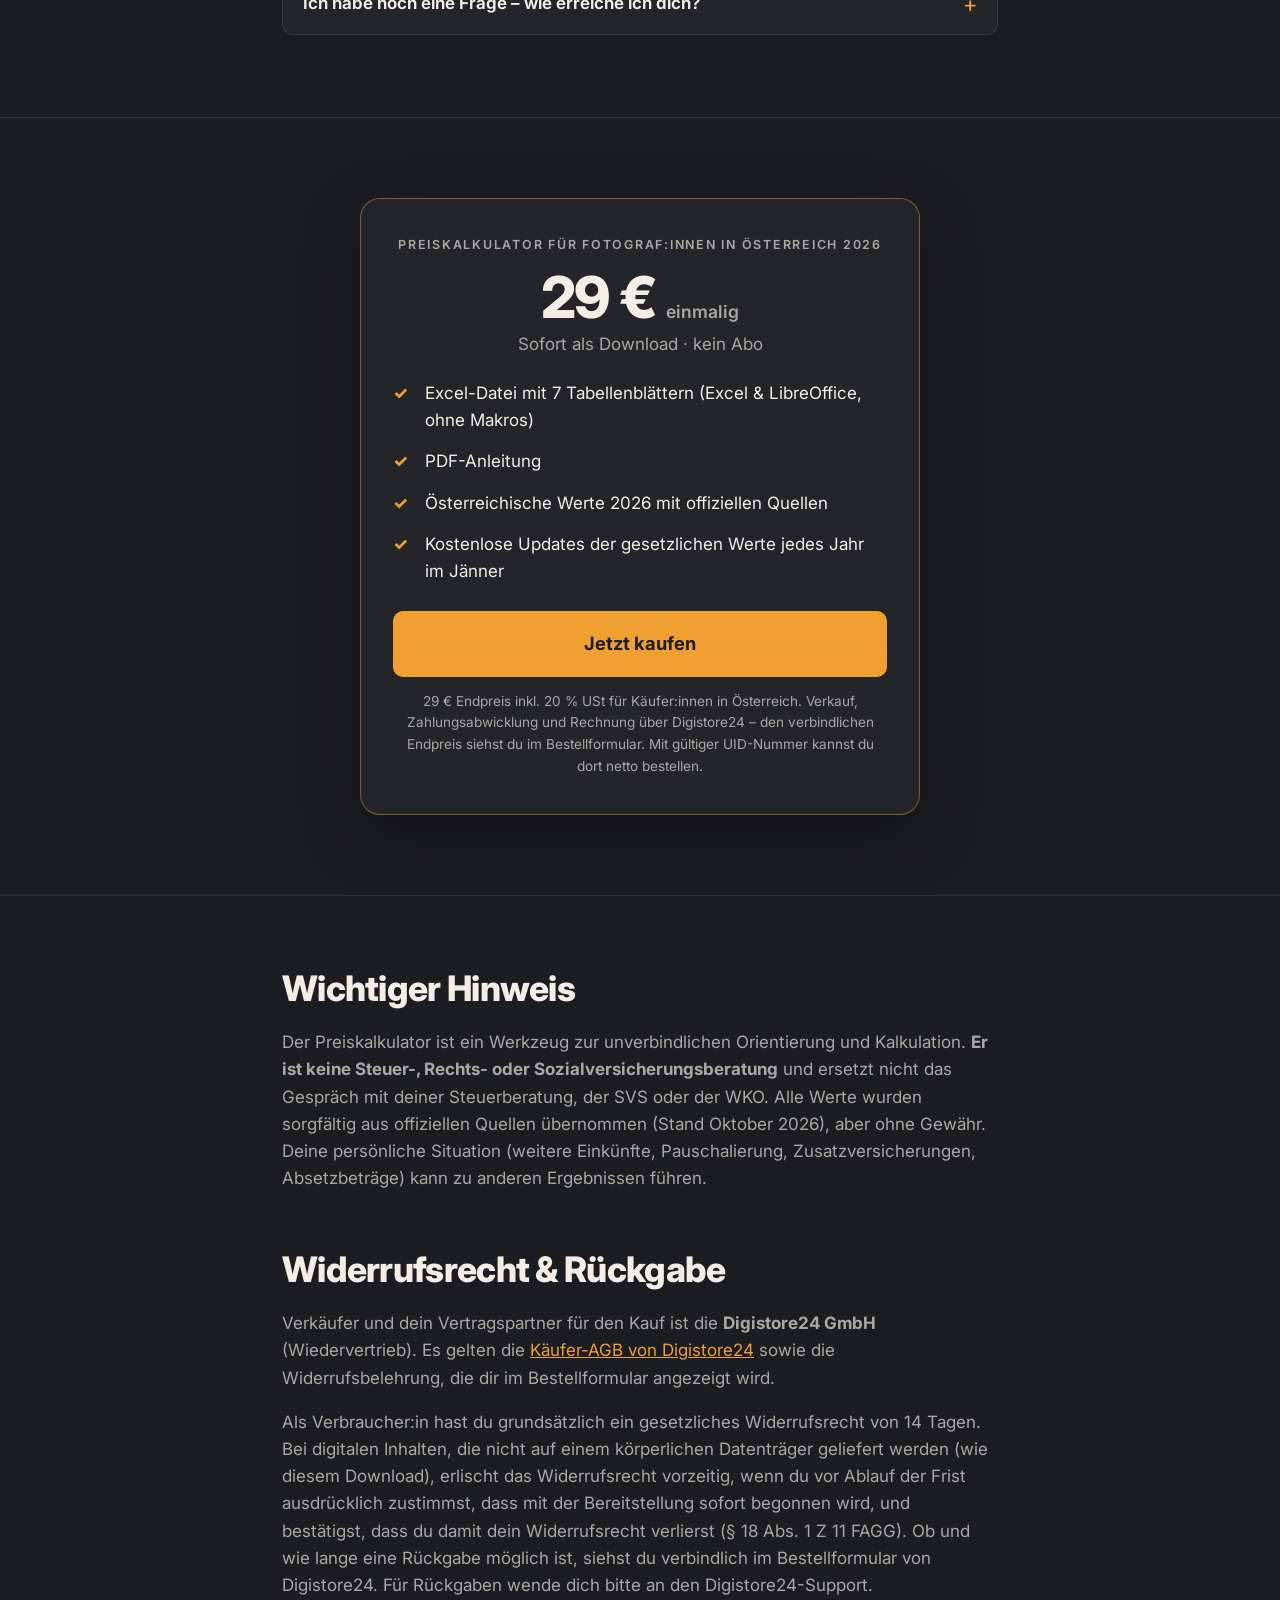
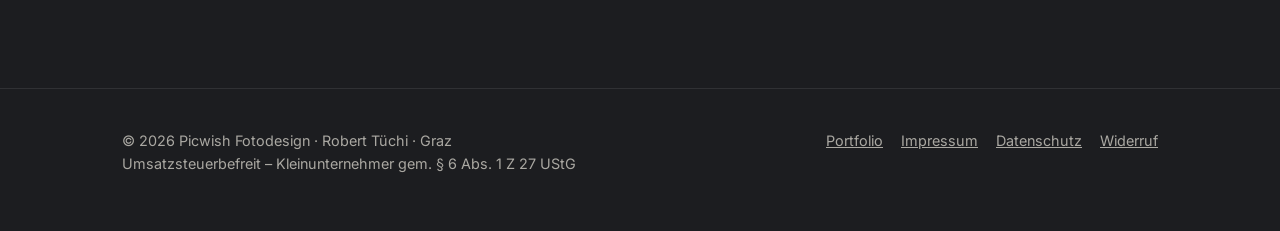
==== commit 4b399b48: "Meine Apps: Lumen-Karte (Vorschau, nicht live) + Hinweis auf Lumen-Rechtstexte in Impressum/Datensch" ====
--- a/index.html
+++ b/index.html
@@ -32,7 +32,7 @@
 <header class="top">
   <div class="wrap">
     <a class="brand" href="index.html">Picwish <span>Fotodesign</span></a>
-    <nav class="topnav"><a href="https://www.facebook.com/PicWishFotodesign/" target="_blank" rel="noopener">Portfolio</a><a class="btn small" href="#kaufen">Preiskalkulator holen</a></nav>
+    <nav class="topnav"><a href="https://www.facebook.com/PicWishFotodesign/" target="_blank" rel="noopener">Portfolio</a><a href="#apps">Apps</a><a class="btn small" href="#kaufen">Preiskalkulator holen</a></nav>
   </div>
 </header>
 
@@ -216,6 +216,23 @@
         <a class="btn small" href="https://www.facebook.com/PicWishFotodesign/" target="_blank" rel="noopener">Portfolio auf Facebook</a>
         <a class="btn small ghost" href="https://www.instagram.com/pic_7474/" target="_blank" rel="noopener">Instagram @pic_7474</a>
       </div>
+    </div>
+  </div>
+</section>
+
+<!-- MEINE APPS – nur Text und Links, keine Einbettungen/Skripte -->
+<section id="apps">
+  <div class="wrap narrow">
+    <p class="eyebrow">Meine Apps</p>
+    <h2>Noch mehr Werkzeuge <span class="accent">für Fotograf:innen</span></h2>
+    <div class="app-card">
+      <h3>Lumen – KI-Fotoassistent</h3>
+      <p>Drei KI-Modelle bewerten dein Foto in sechs Kategorien: Bildaufbau, Licht, Fokus &amp; Schärfe, Belichtung, Farbe und Bildwirkung. Dazu bekommst du Tipps, Bearbeitungsvorschläge, Instagram-Texte und einen Fotokurs.</p>
+      <ul class="tags"><li>Gratis-Tarif</li><li>Pro: 4,99 € / Monat oder 39 € / Jahr</li></ul>
+      <div class="actions">
+        <a class="btn small" href="https://lumen-67oi.onrender.com/" target="_blank" rel="noopener">Lumen ausprobieren</a>
+      </div>
+      <p class="app-legal">Lumen hat eigene Rechtstexte: <a href="https://lumen-67oi.onrender.com/agb" target="_blank" rel="noopener">AGB</a> · <a href="https://lumen-67oi.onrender.com/datenschutz" target="_blank" rel="noopener">Datenschutz</a> · <a href="https://lumen-67oi.onrender.com/impressum" target="_blank" rel="noopener">Impressum</a> · <a href="https://lumen-67oi.onrender.com/widerruf" target="_blank" rel="noopener">Widerruf</a></p>
     </div>
   </div>
 </section>
--- a/assets/style.css
+++ b/assets/style.css
@@ -123,3 +123,12 @@
 .photo-teaser .tags li{padding:6px 14px;border-radius:999px;border:1px solid rgba(240,160,48,.45);color:var(--text);font-weight:600;font-size:.9rem}
 .photo-teaser .actions{display:flex;flex-wrap:wrap;gap:12px}
 @media (max-width:480px){.photo-teaser{padding:24px 18px 20px}.photo-teaser .actions .btn{flex:1 1 100%;text-align:center}}
+/* Meine Apps */
+.app-card{background:var(--bg2);border:1px solid var(--line);border-radius:var(--radius);padding:30px 30px 24px;margin-top:22px}
+.app-card h3{margin:0 0 .4em;font-size:1.3rem}
+.app-card p{color:#d4d0c7}
+.app-card .tags{display:flex;flex-wrap:wrap;gap:8px;margin:14px 0 22px;padding:0;list-style:none}
+.app-card .tags li{padding:6px 14px;border-radius:999px;border:1px solid rgba(240,160,48,.45);color:var(--text);font-weight:600;font-size:.9rem}
+.app-card .actions{display:flex;flex-wrap:wrap;gap:12px}
+.app-card .app-legal{font-size:.85rem;color:var(--muted);margin:18px 0 0}
+@media (max-width:480px){.app-card{padding:24px 18px 20px}.app-card .actions .btn{flex:1 1 100%;text-align:center}}
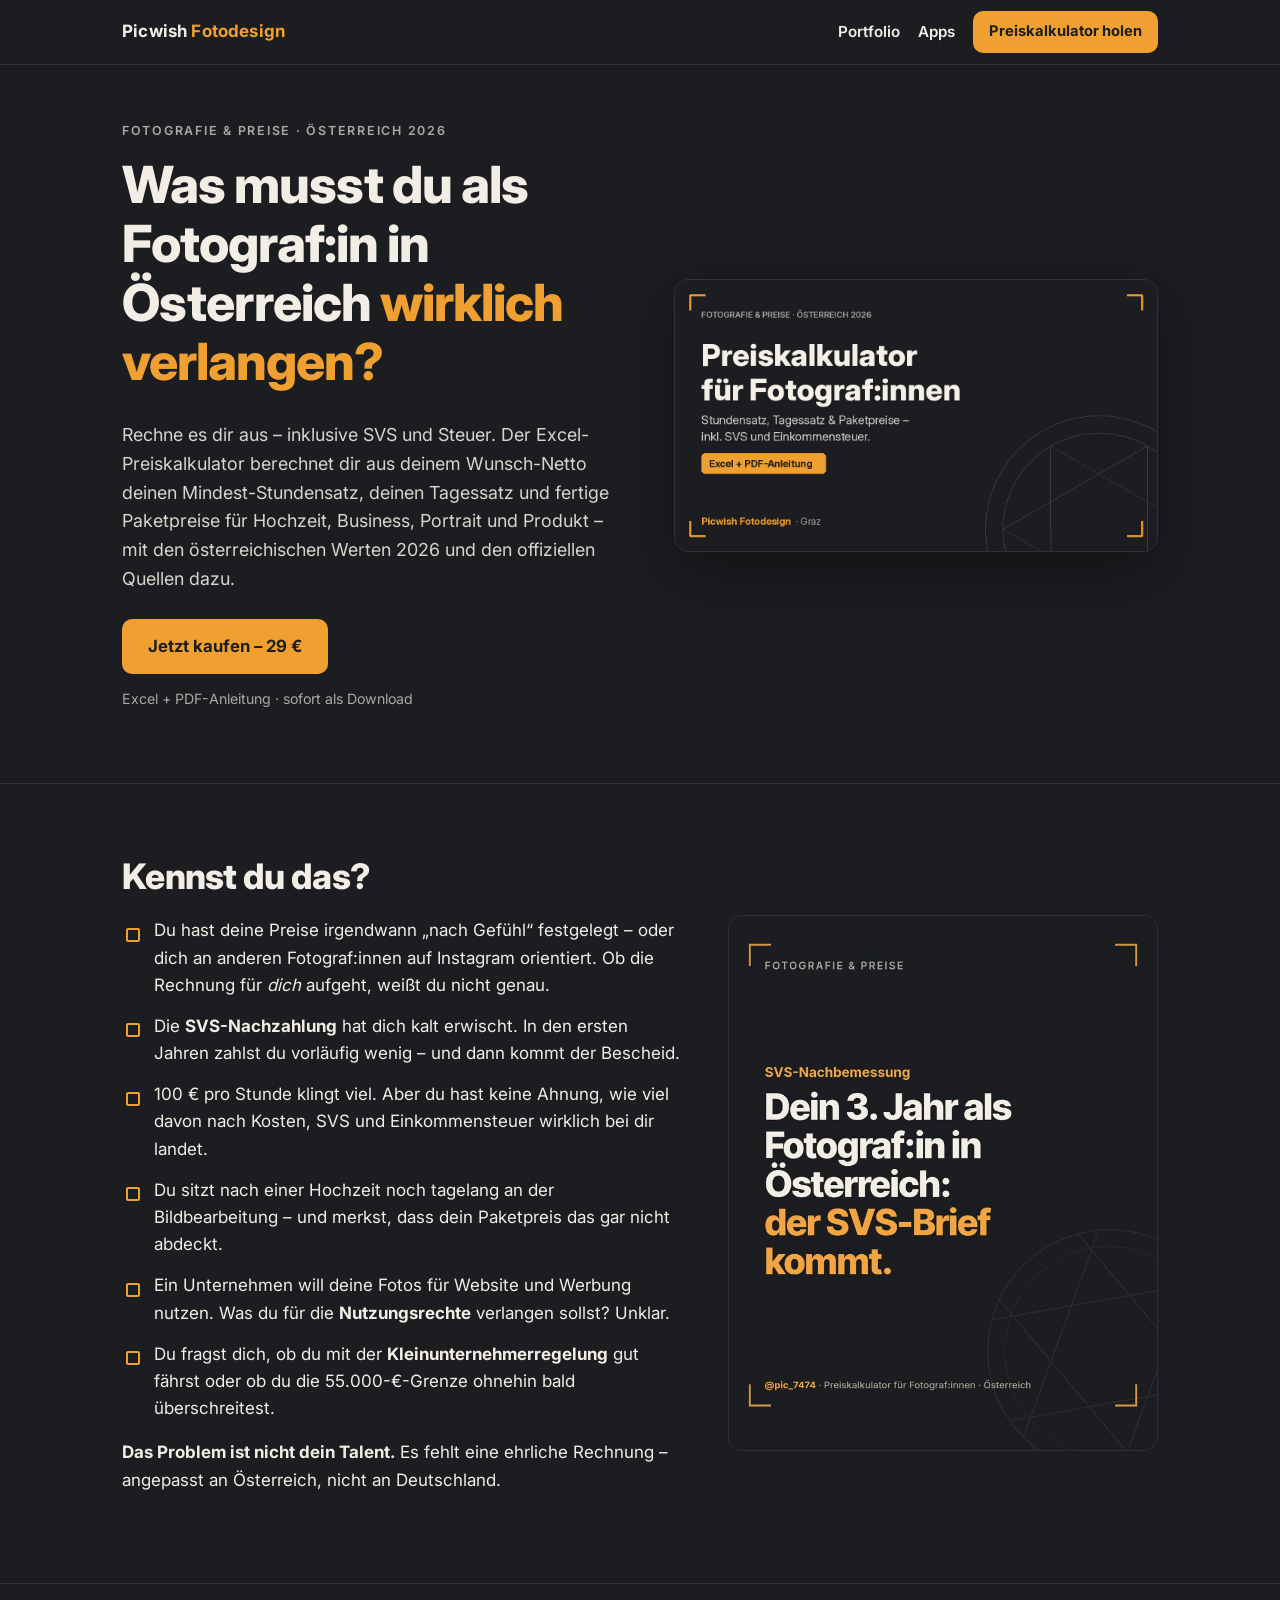
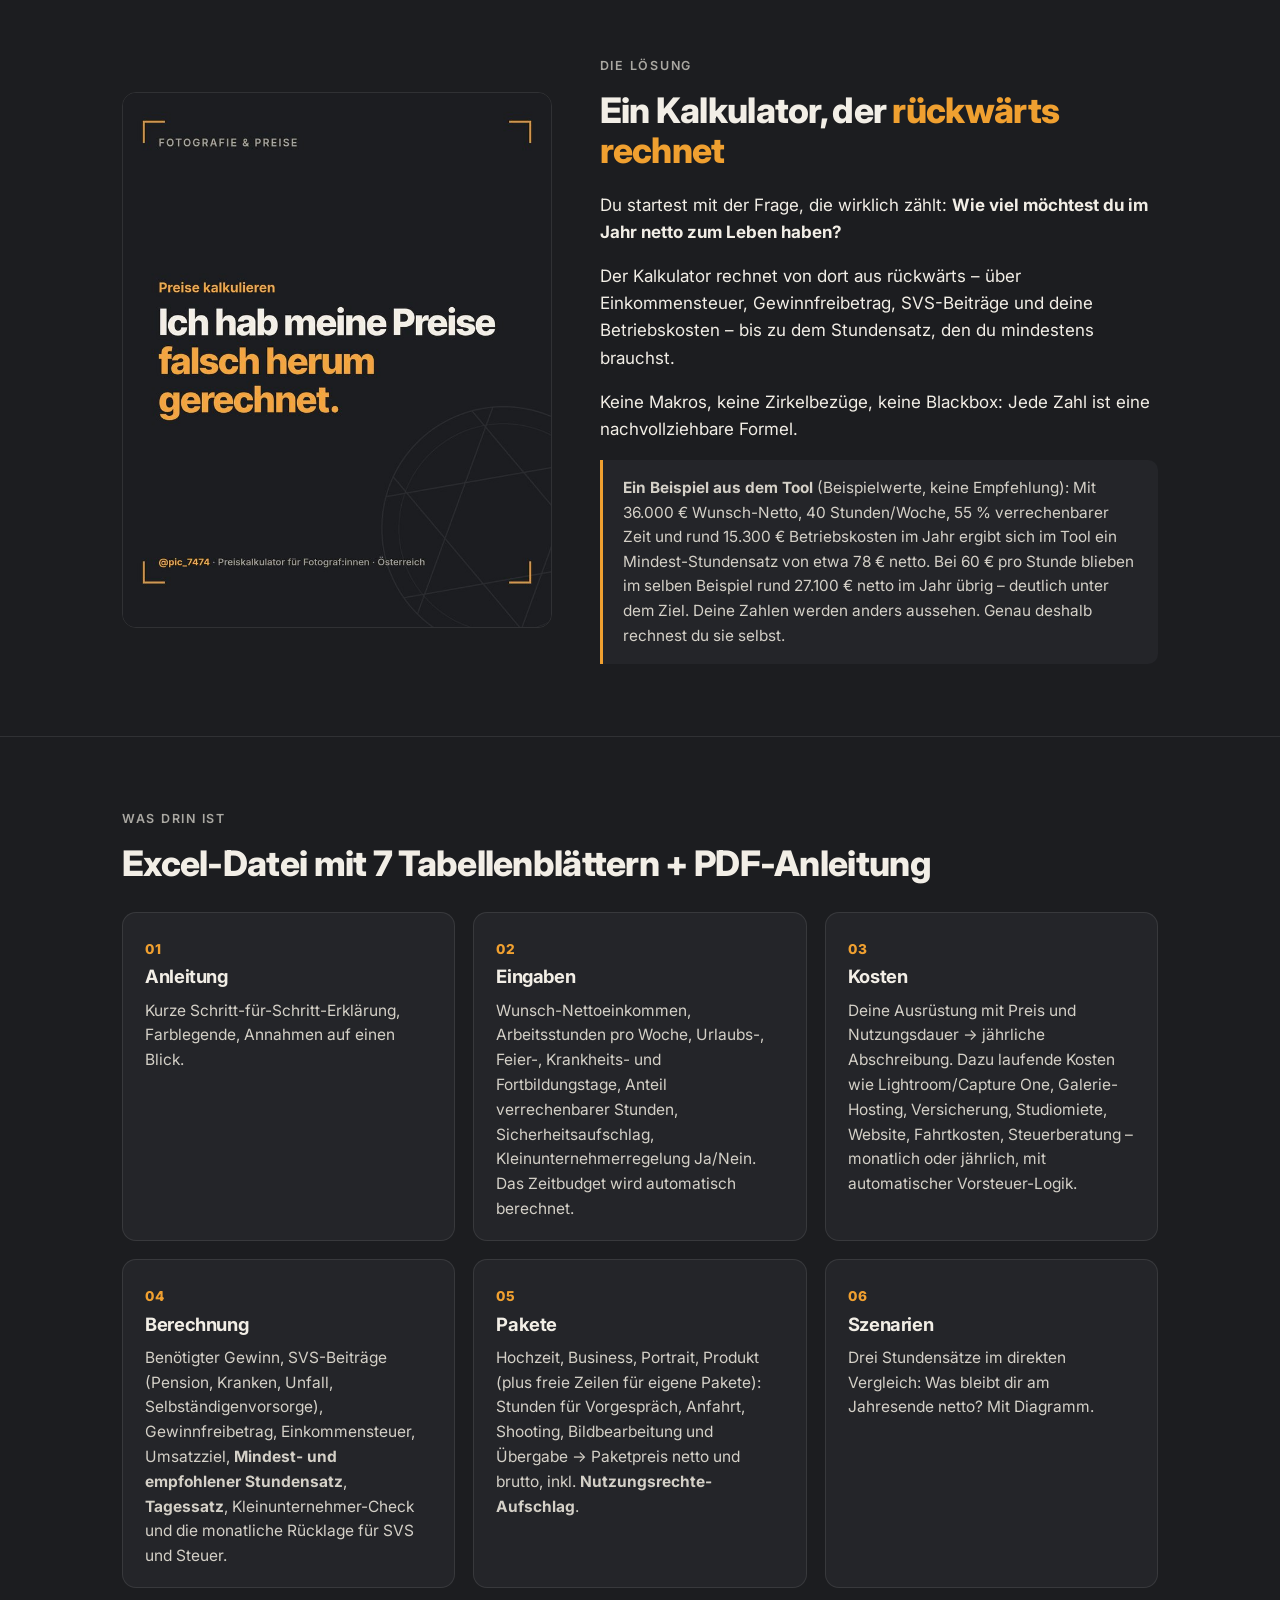
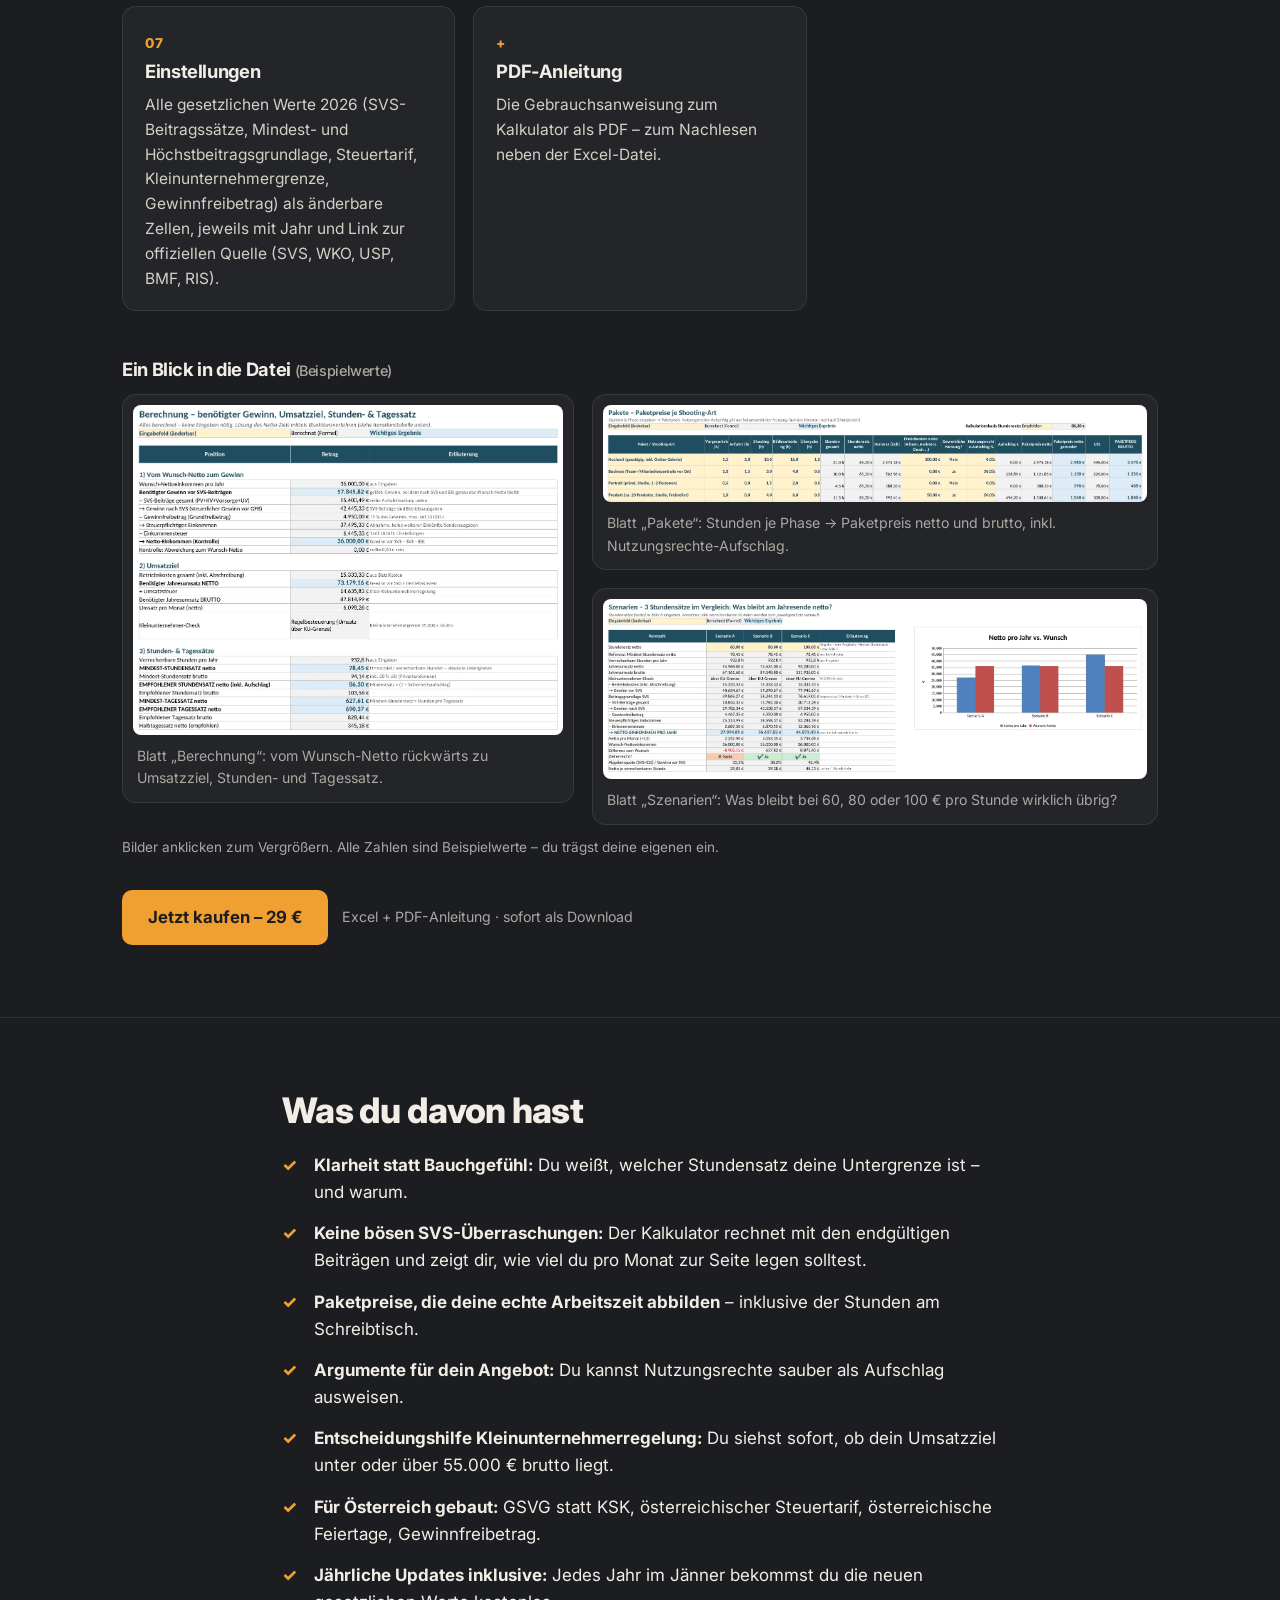
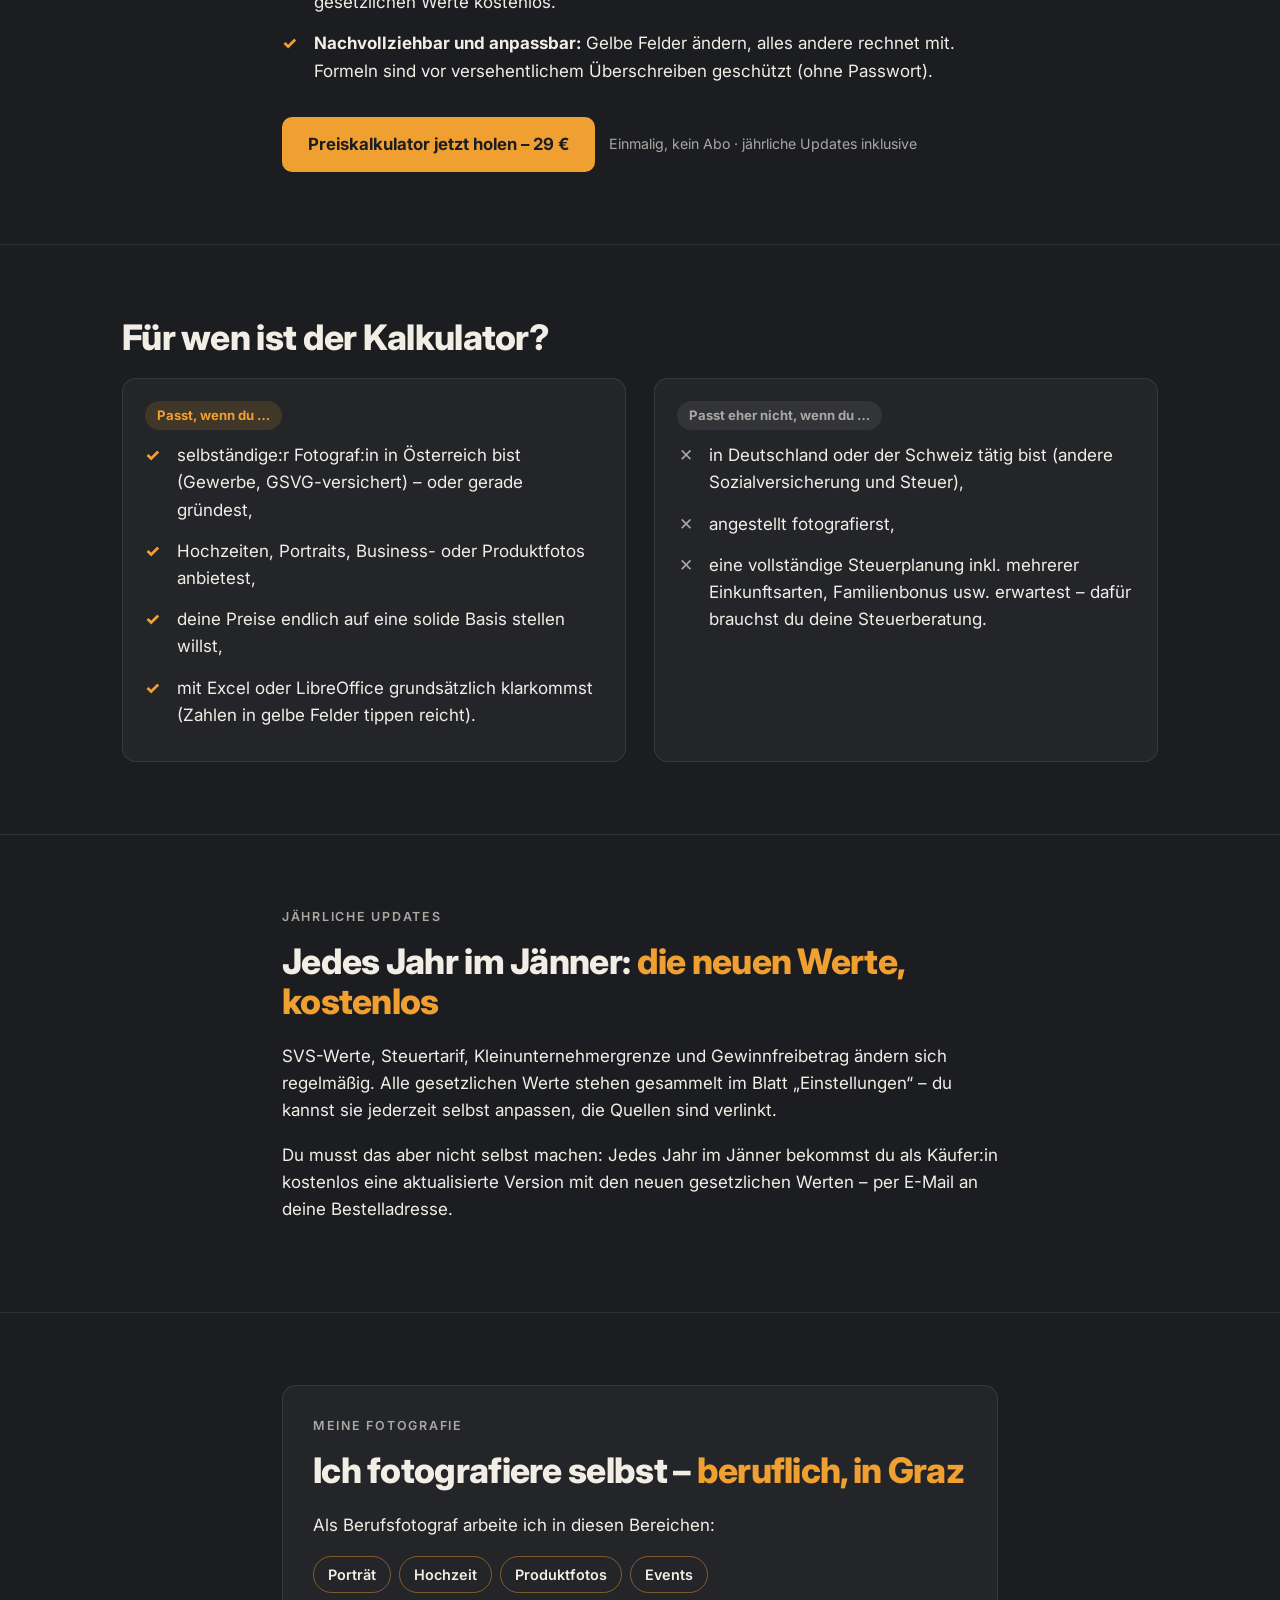
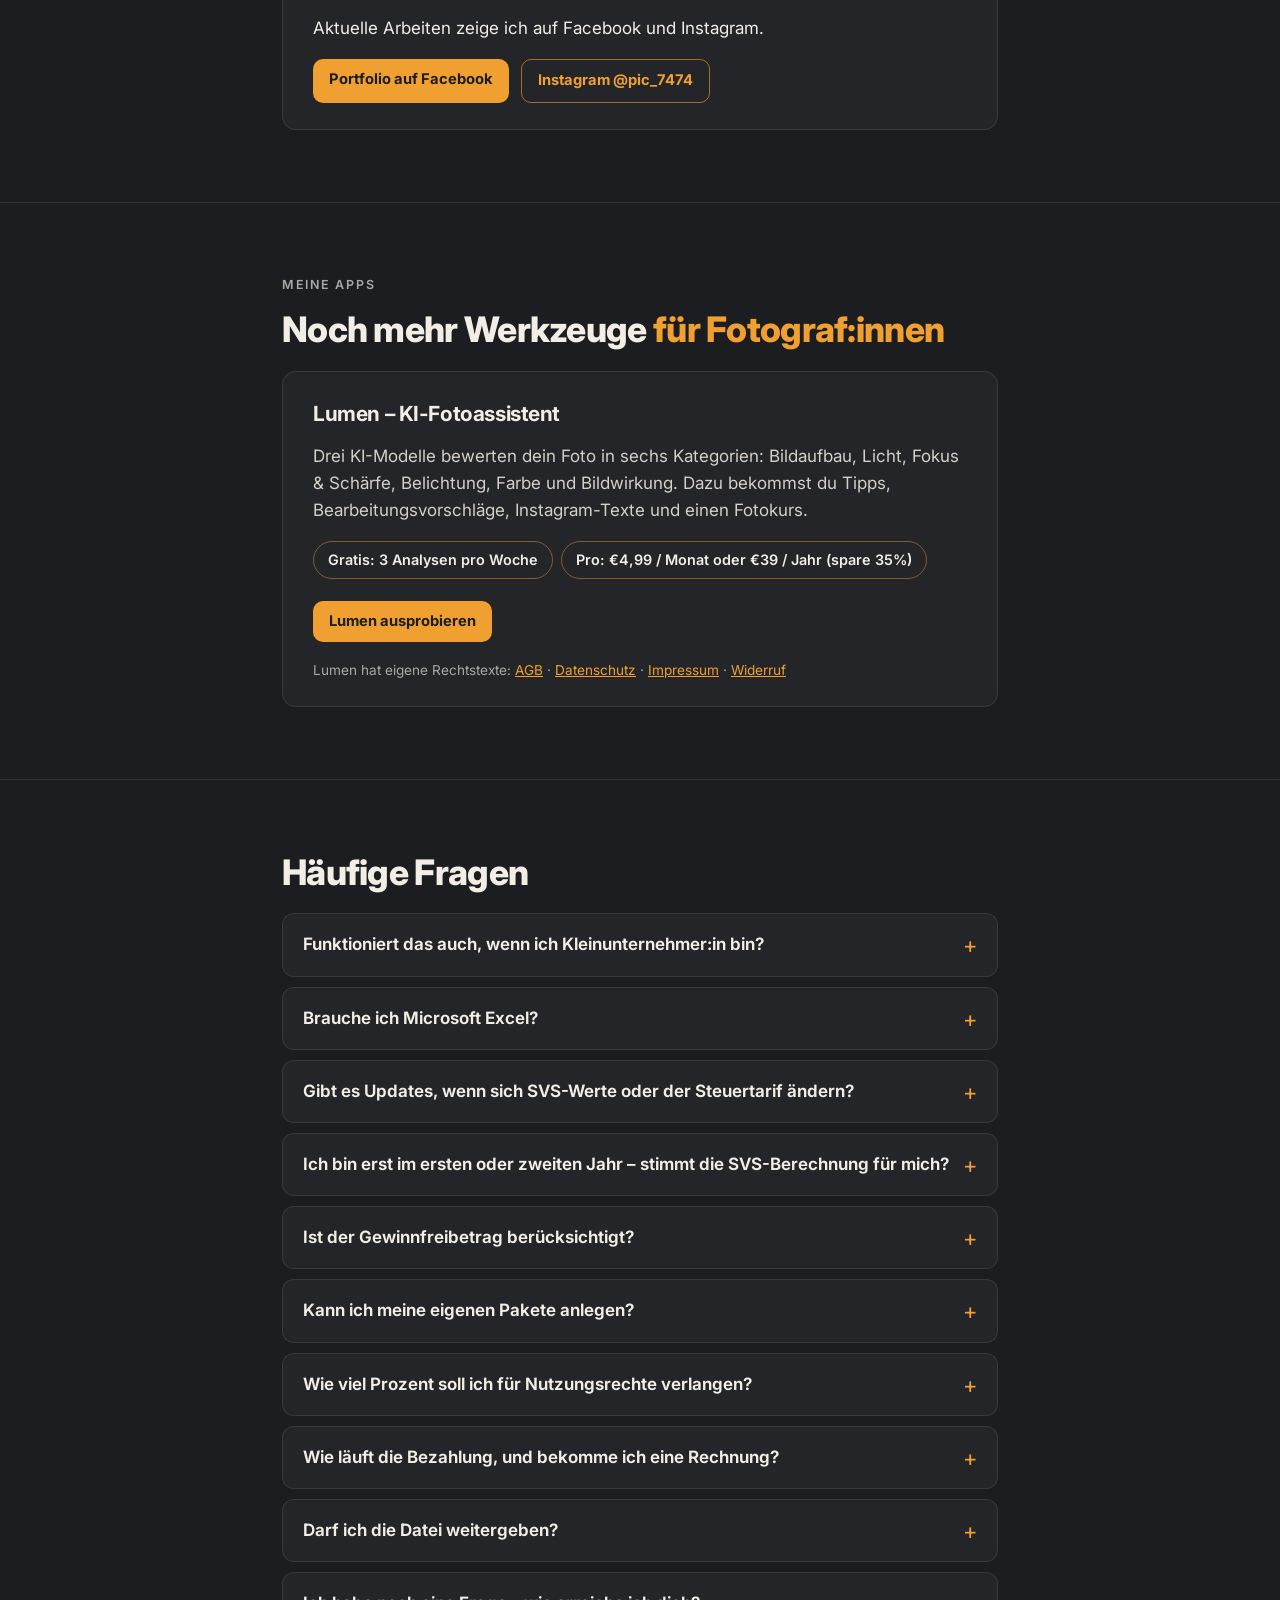
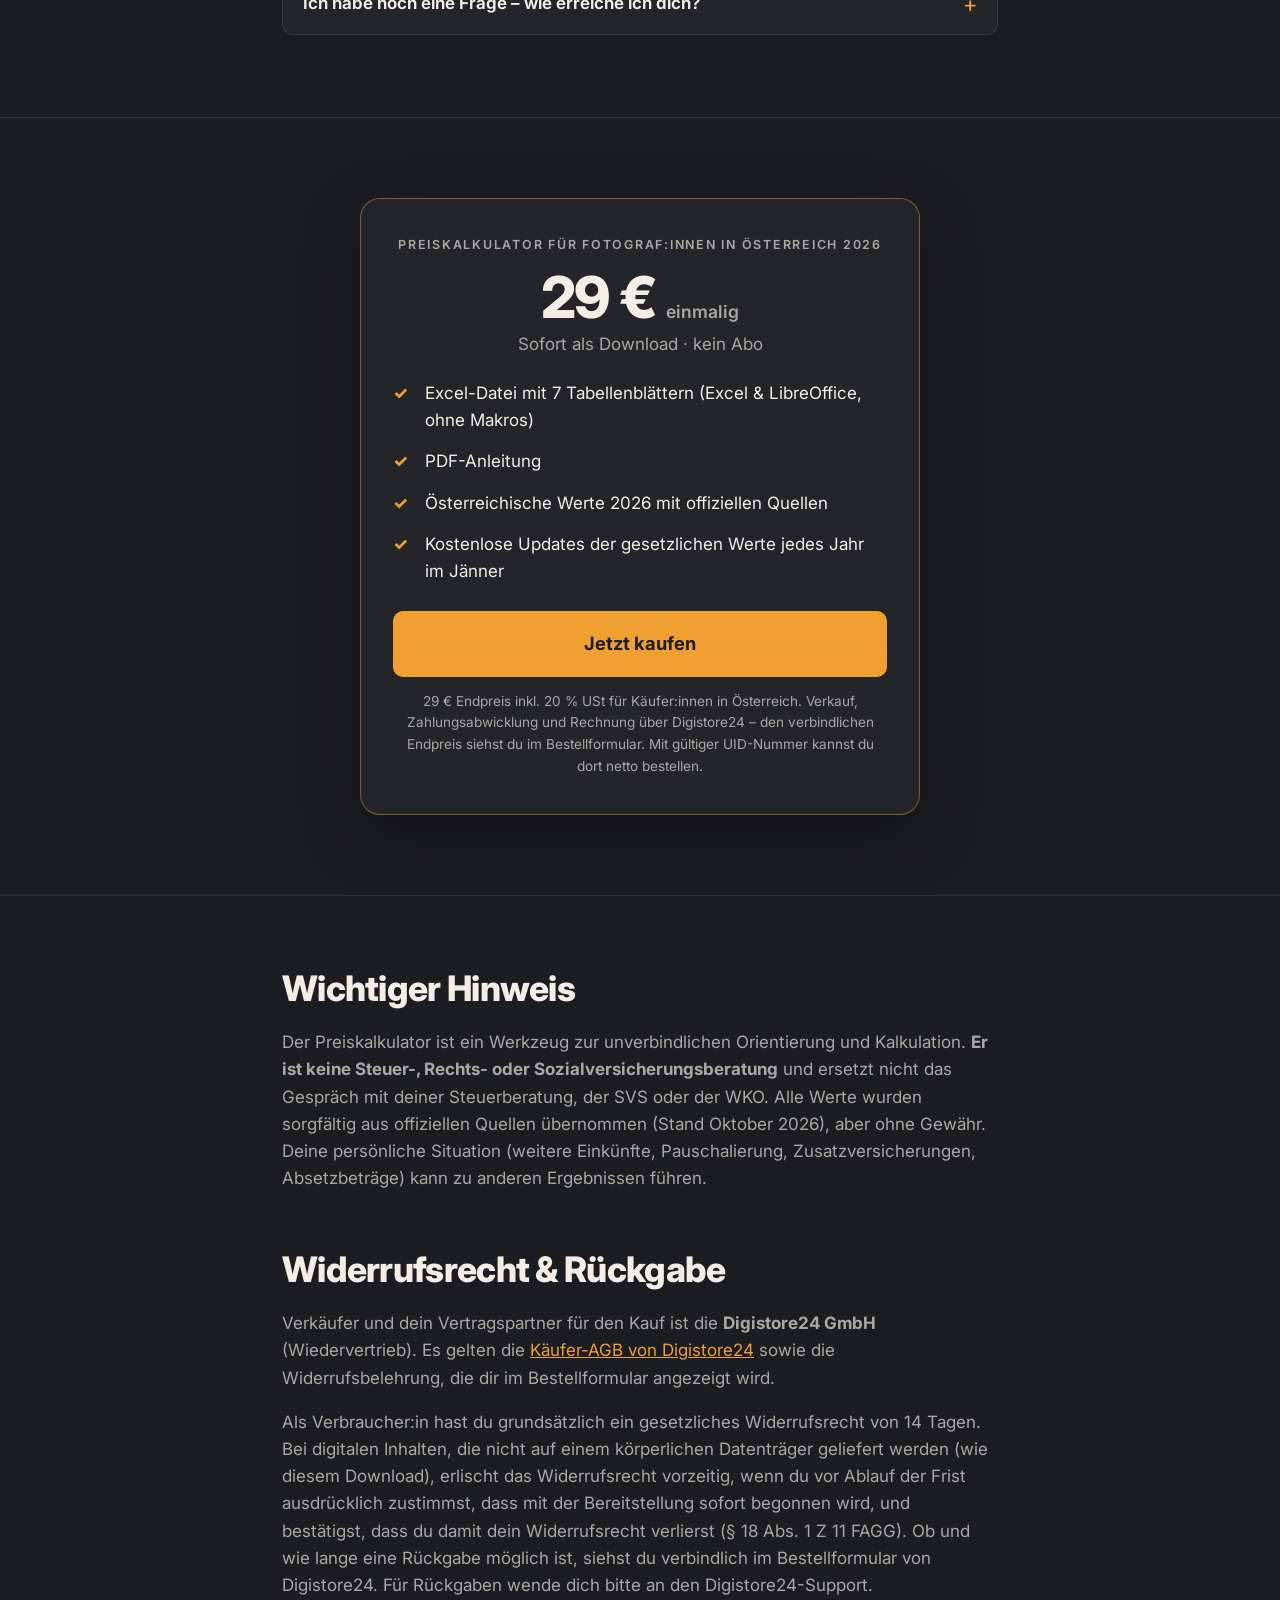
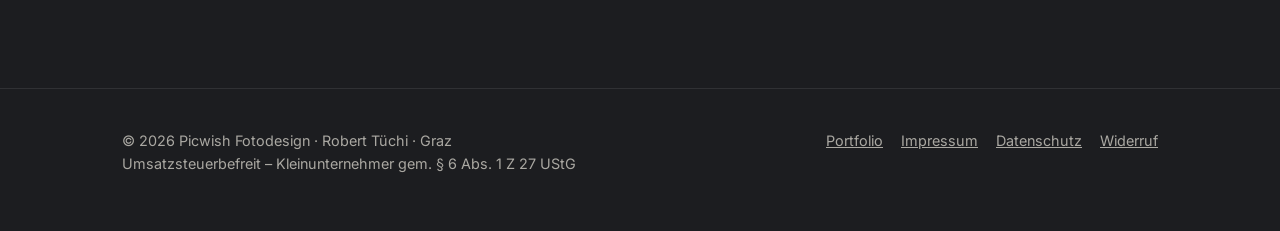
==== commit 559e1035: "Lumen-Karte: Preise wie in der App (Gratis: 3 Analysen pro Woche; Pro: €4,99 / Monat oder €39 / Jahr" ====
--- a/index.html
+++ b/index.html
@@ -228,7 +228,7 @@
     <div class="app-card">
       <h3>Lumen – KI-Fotoassistent</h3>
       <p>Drei KI-Modelle bewerten dein Foto in sechs Kategorien: Bildaufbau, Licht, Fokus &amp; Schärfe, Belichtung, Farbe und Bildwirkung. Dazu bekommst du Tipps, Bearbeitungsvorschläge, Instagram-Texte und einen Fotokurs.</p>
-      <ul class="tags"><li>Gratis-Tarif</li><li>Pro: 4,99 € / Monat oder 39 € / Jahr</li></ul>
+      <ul class="tags"><li>Gratis: 3 Analysen pro Woche</li><li>Pro: €4,99 / Monat oder €39 / Jahr (spare 35%)</li></ul>
       <div class="actions">
         <a class="btn small" href="https://lumen-67oi.onrender.com/" target="_blank" rel="noopener">Lumen ausprobieren</a>
       </div>
--- a/assets/style.css
+++ b/assets/style.css
@@ -131,4 +131,4 @@
 .app-card .tags li{padding:6px 14px;border-radius:999px;border:1px solid rgba(240,160,48,.45);color:var(--text);font-weight:600;font-size:.9rem}
 .app-card .actions{display:flex;flex-wrap:wrap;gap:12px}
 .app-card .app-legal{font-size:.85rem;color:var(--muted);margin:18px 0 0}
-@media (max-width:480px){.app-card{padding:24px 18px 20px}.app-card .actions .btn{flex:1 1 100%;text-align:center}}
+@media (max-width:480px){.app-card{padding:24px 18px 20px}.app-card .tags li{border-radius:16px}.app-card .actions .btn{flex:1 1 100%;text-align:center}}
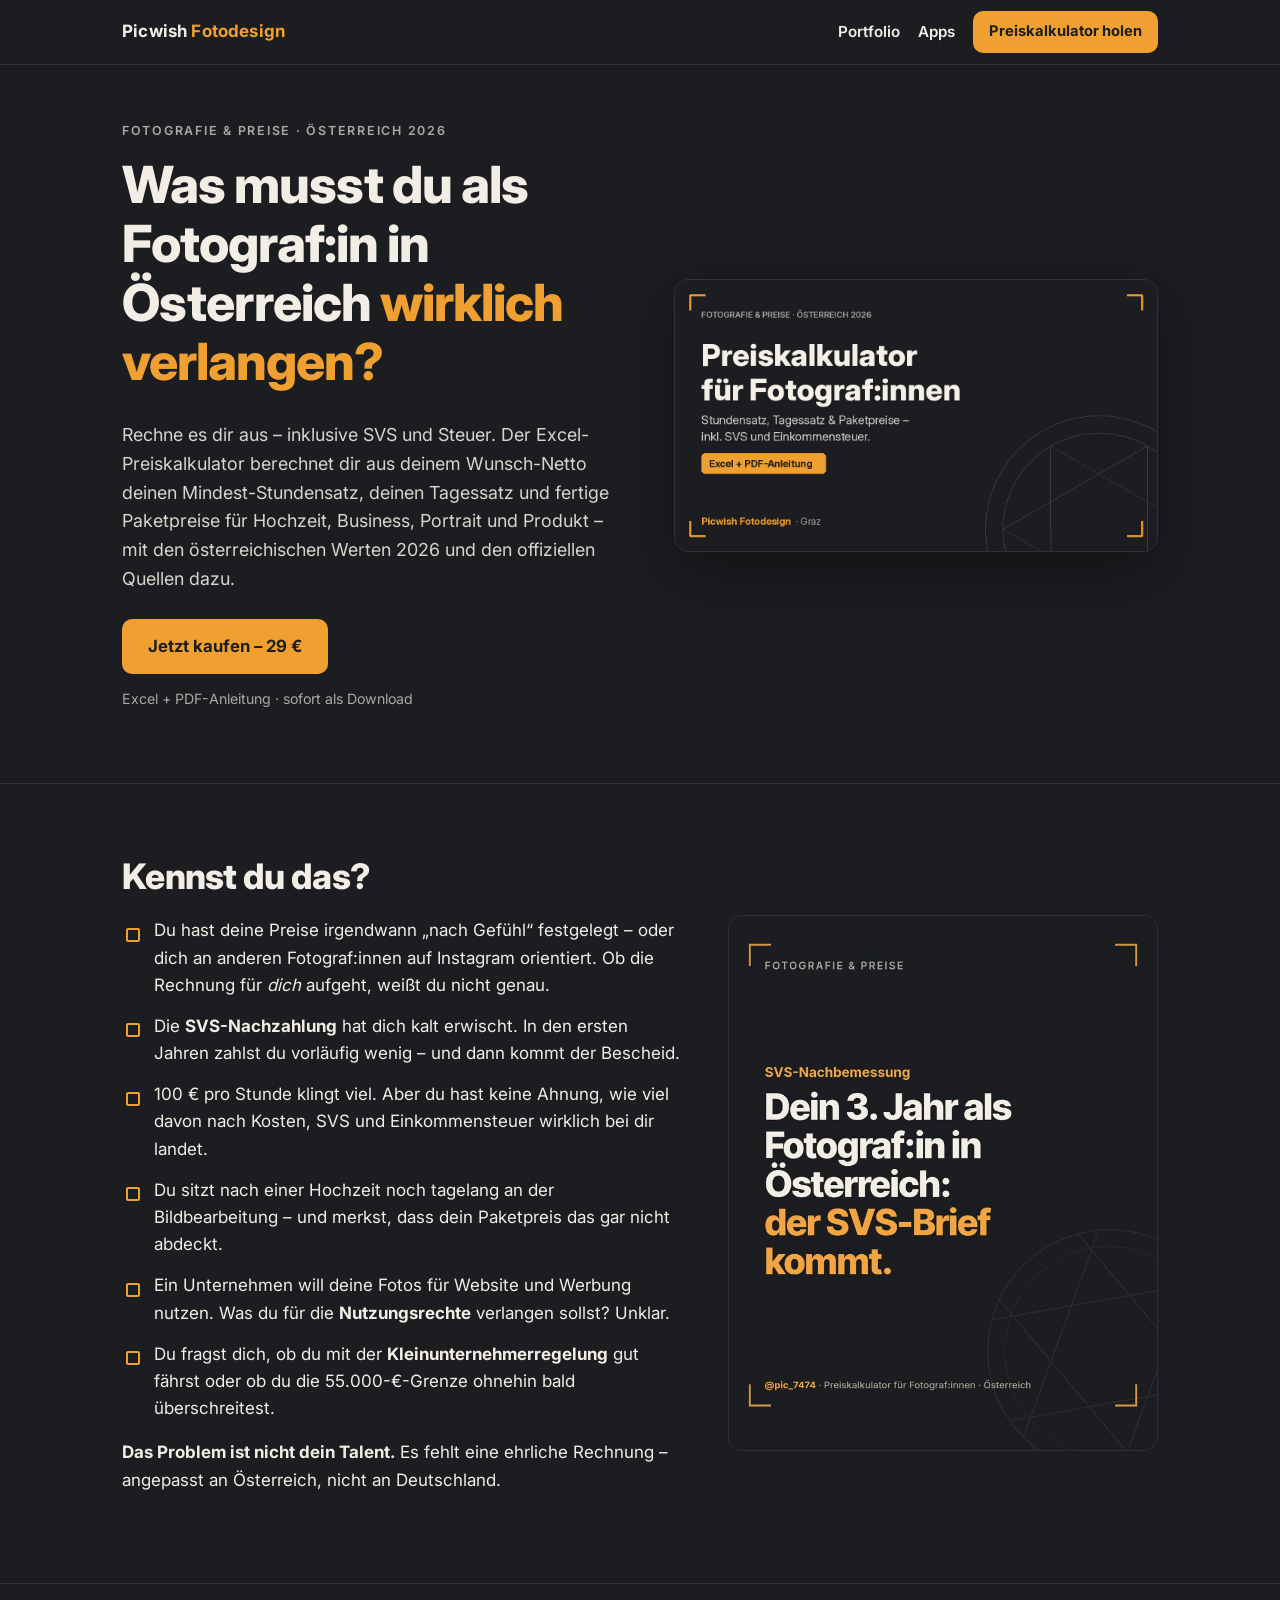
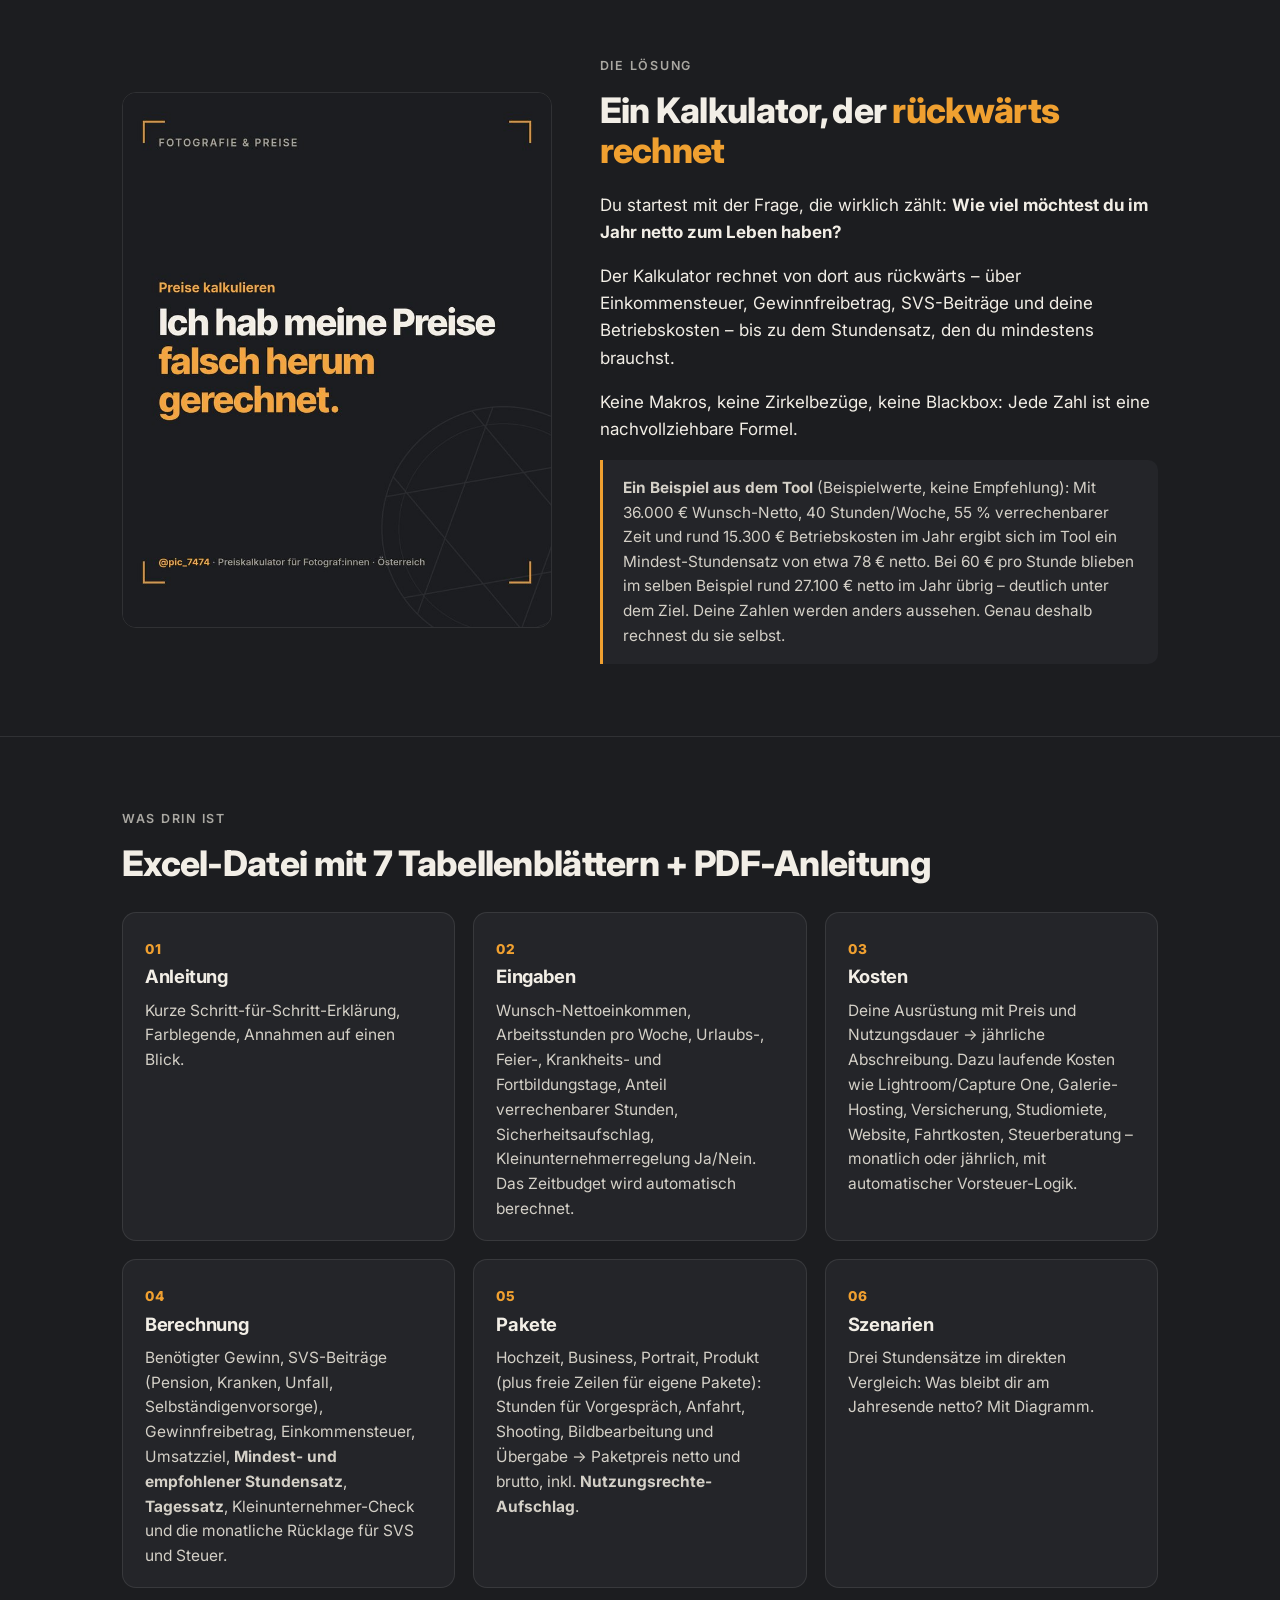
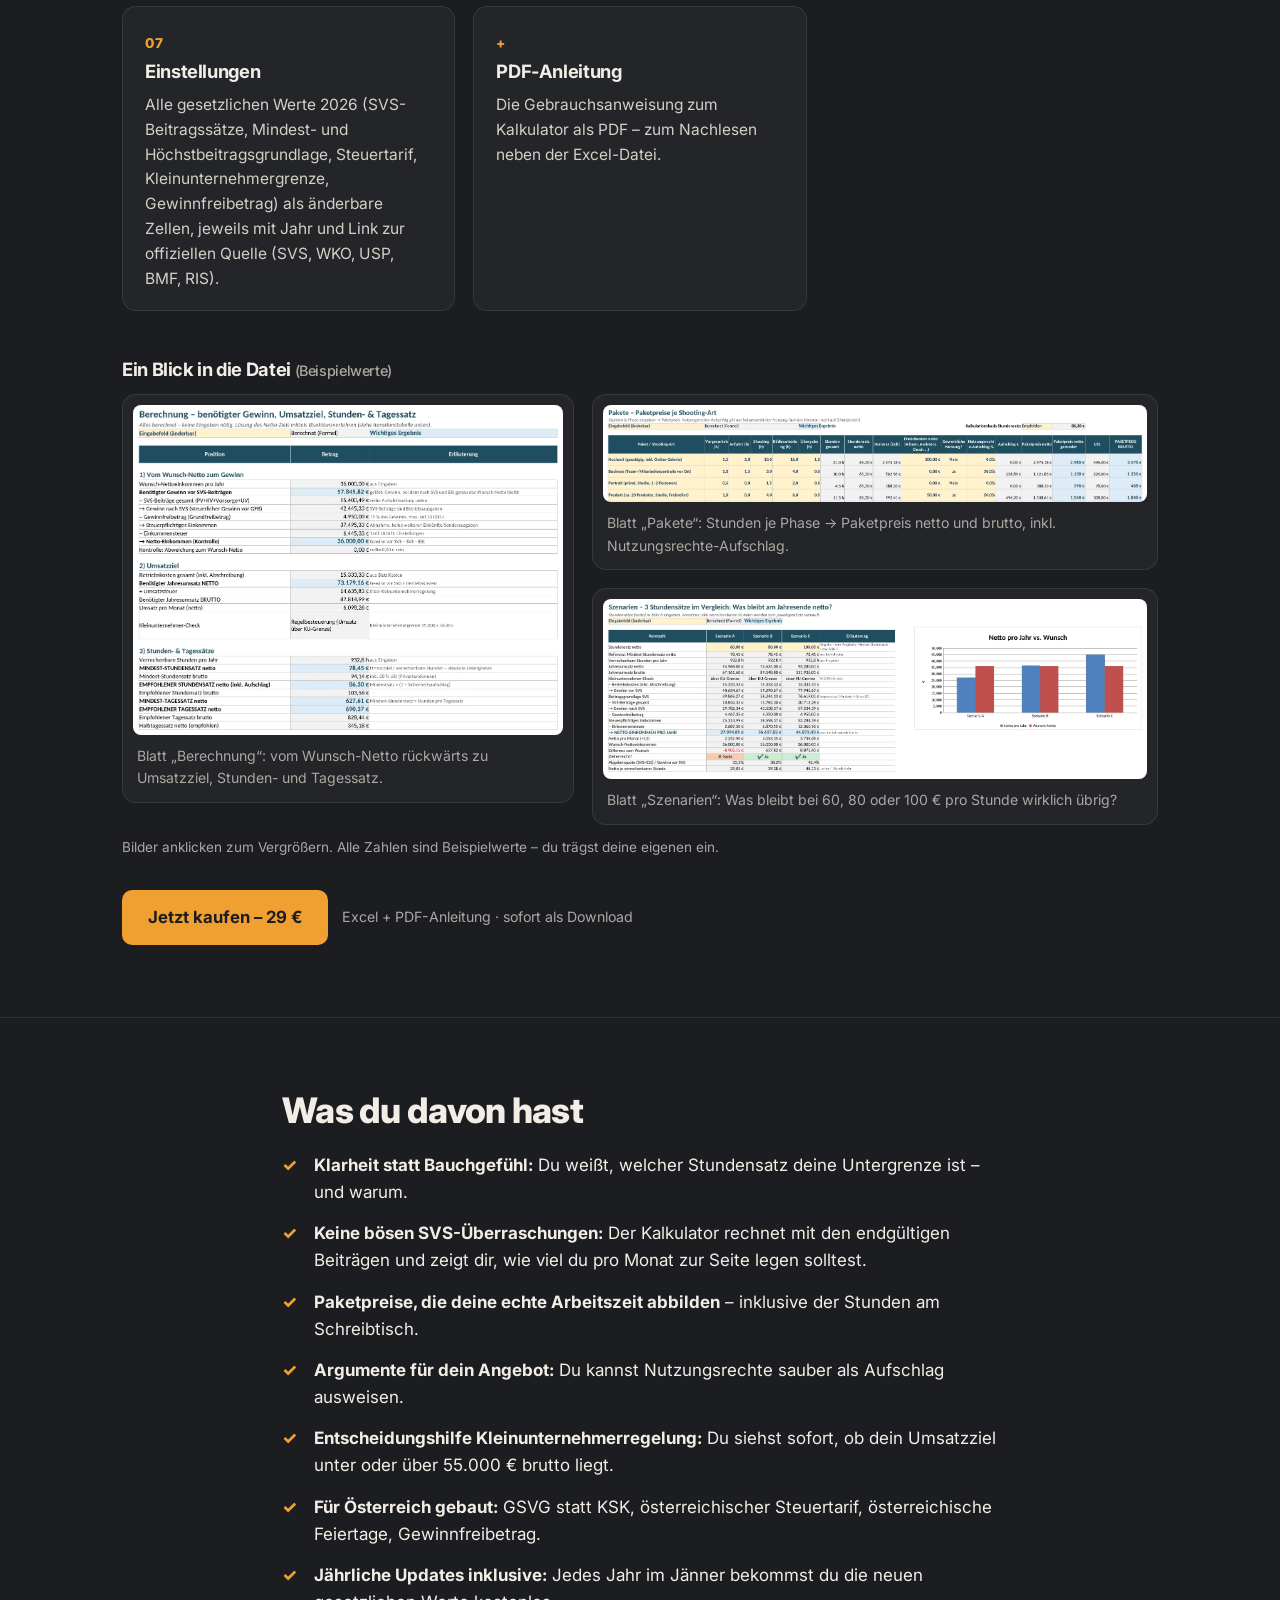
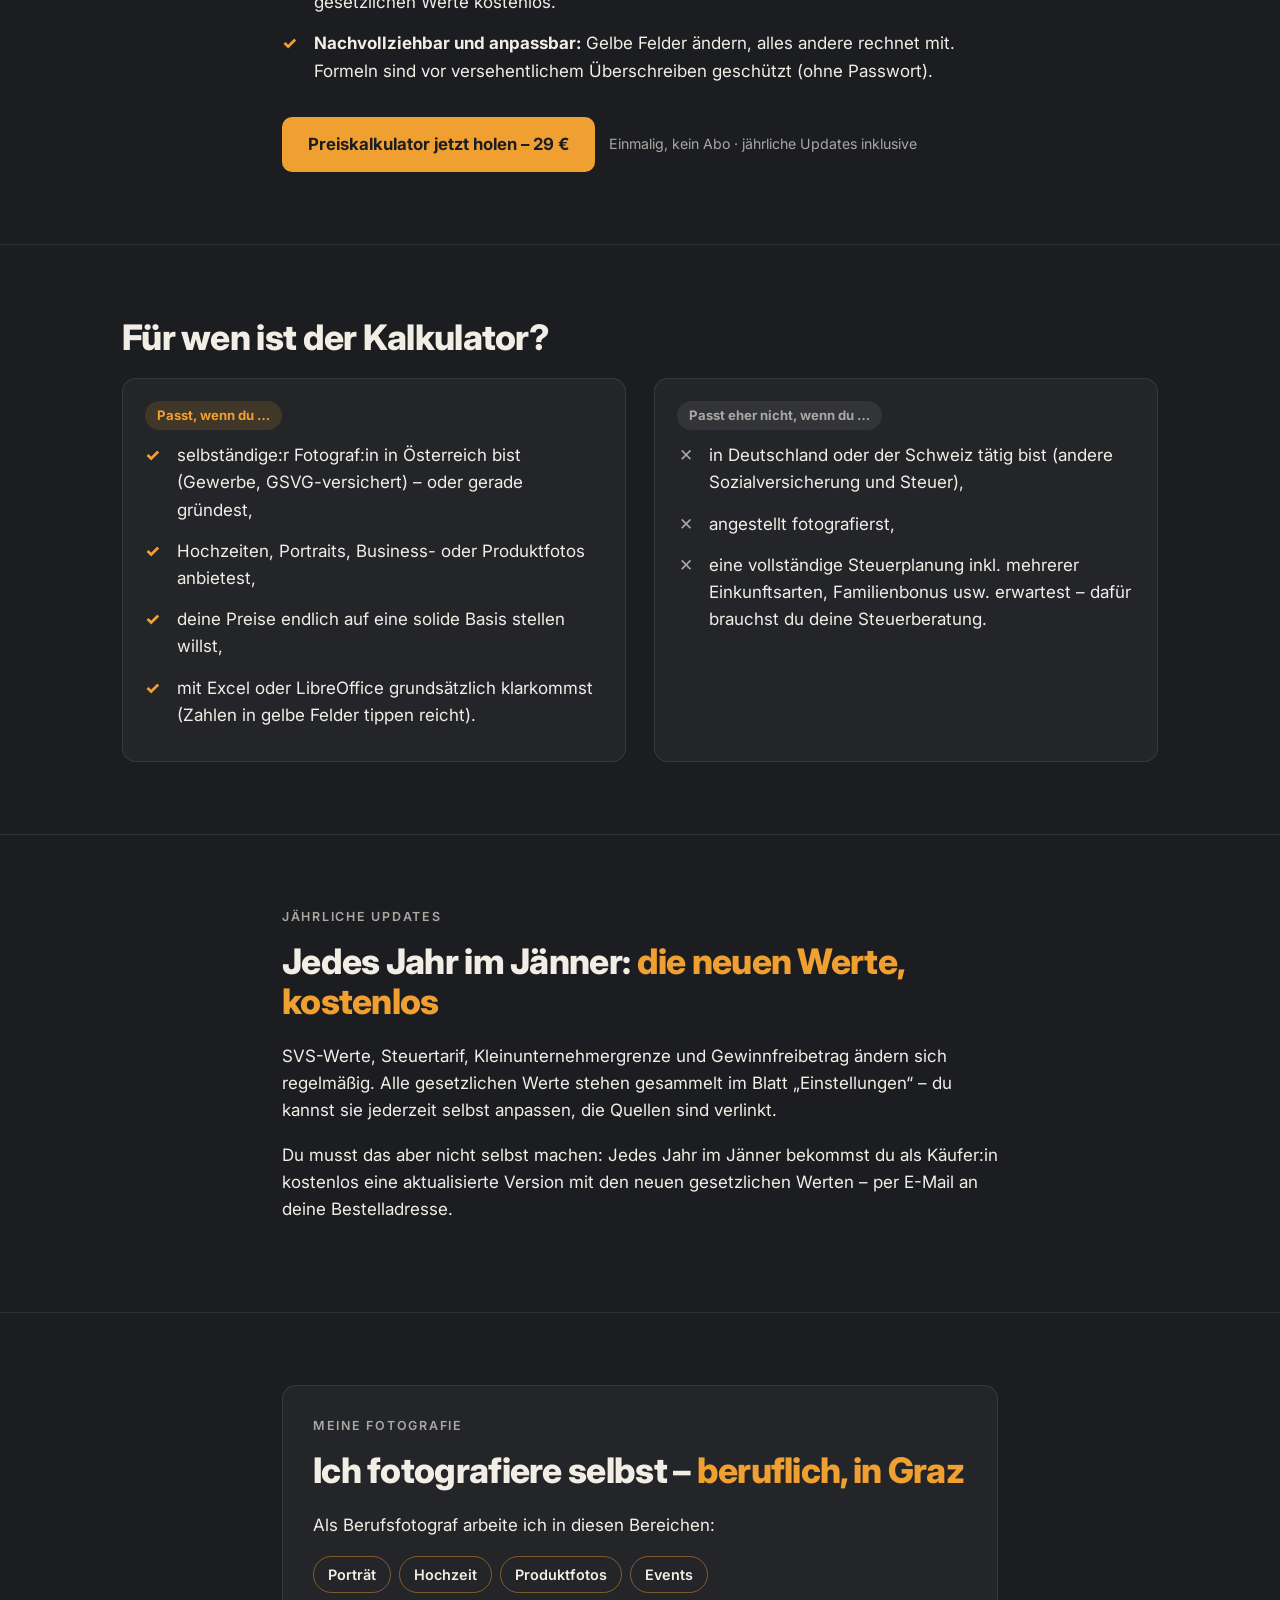
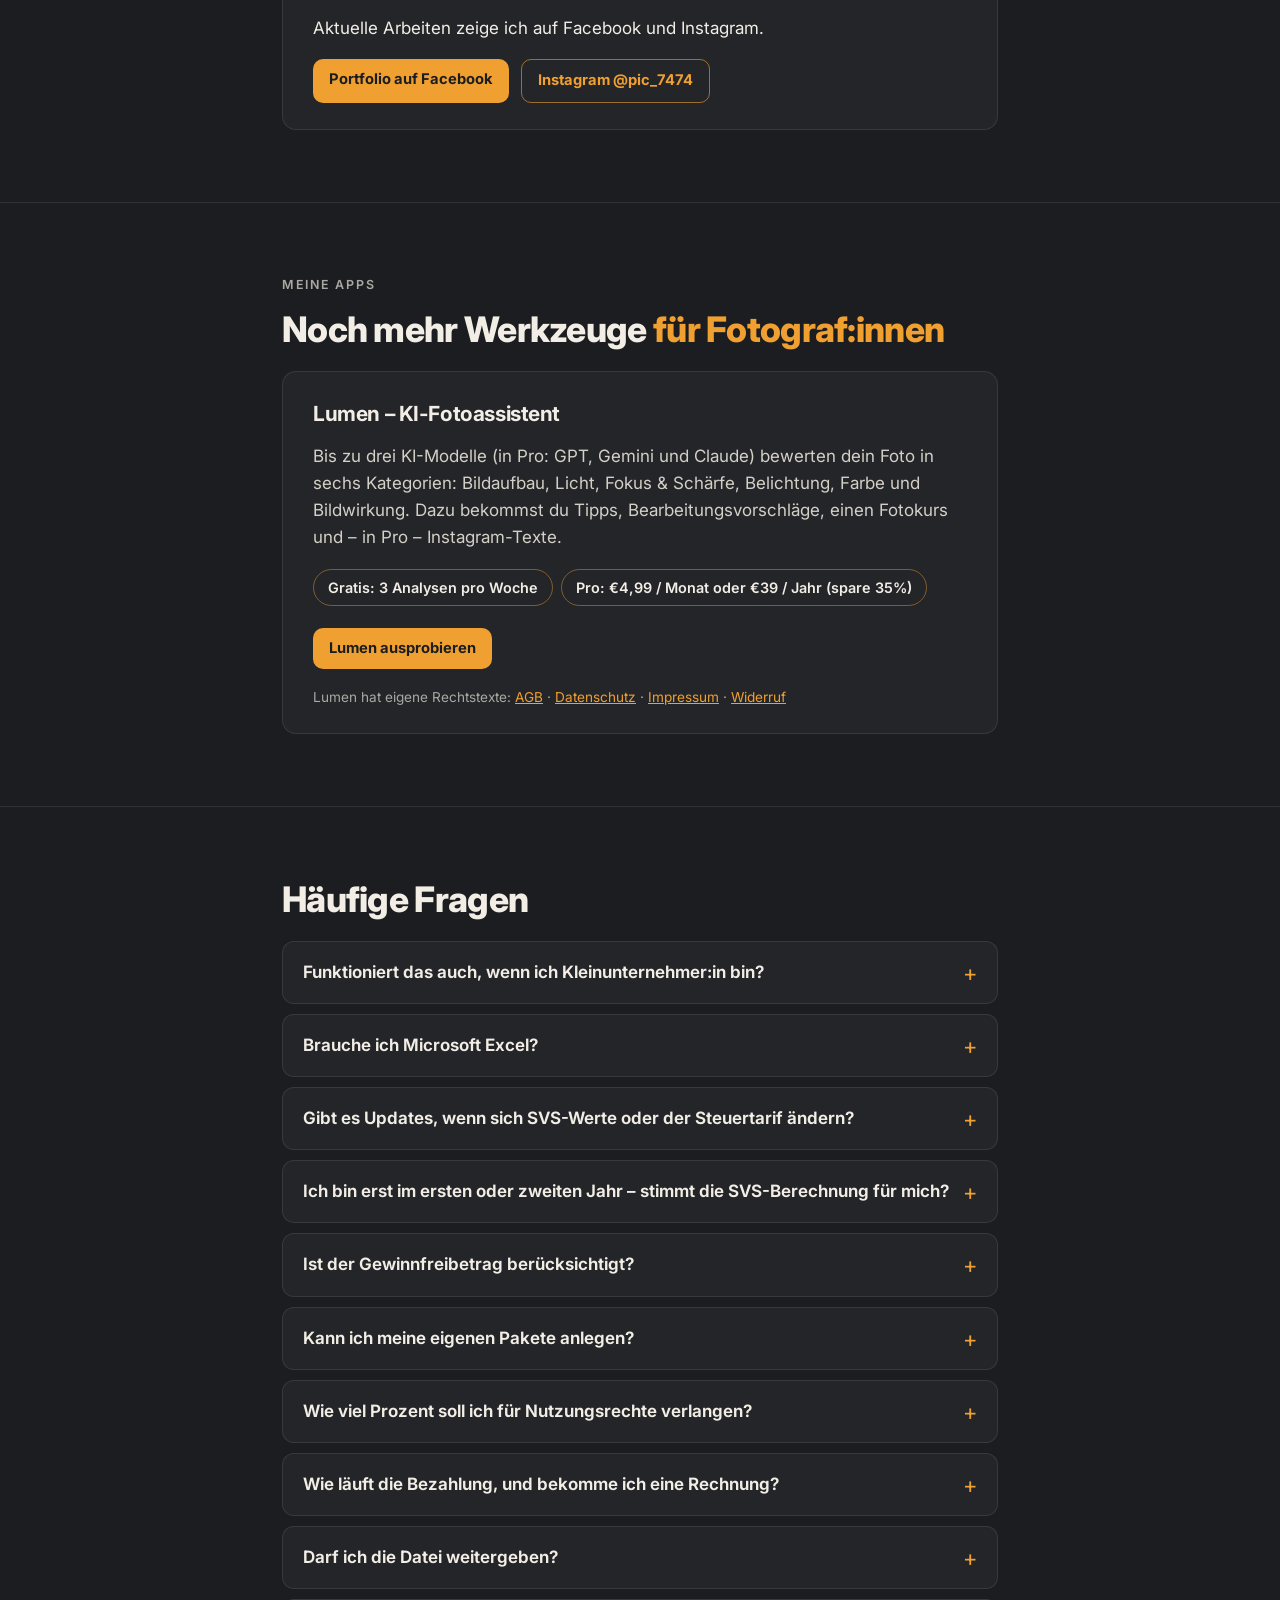
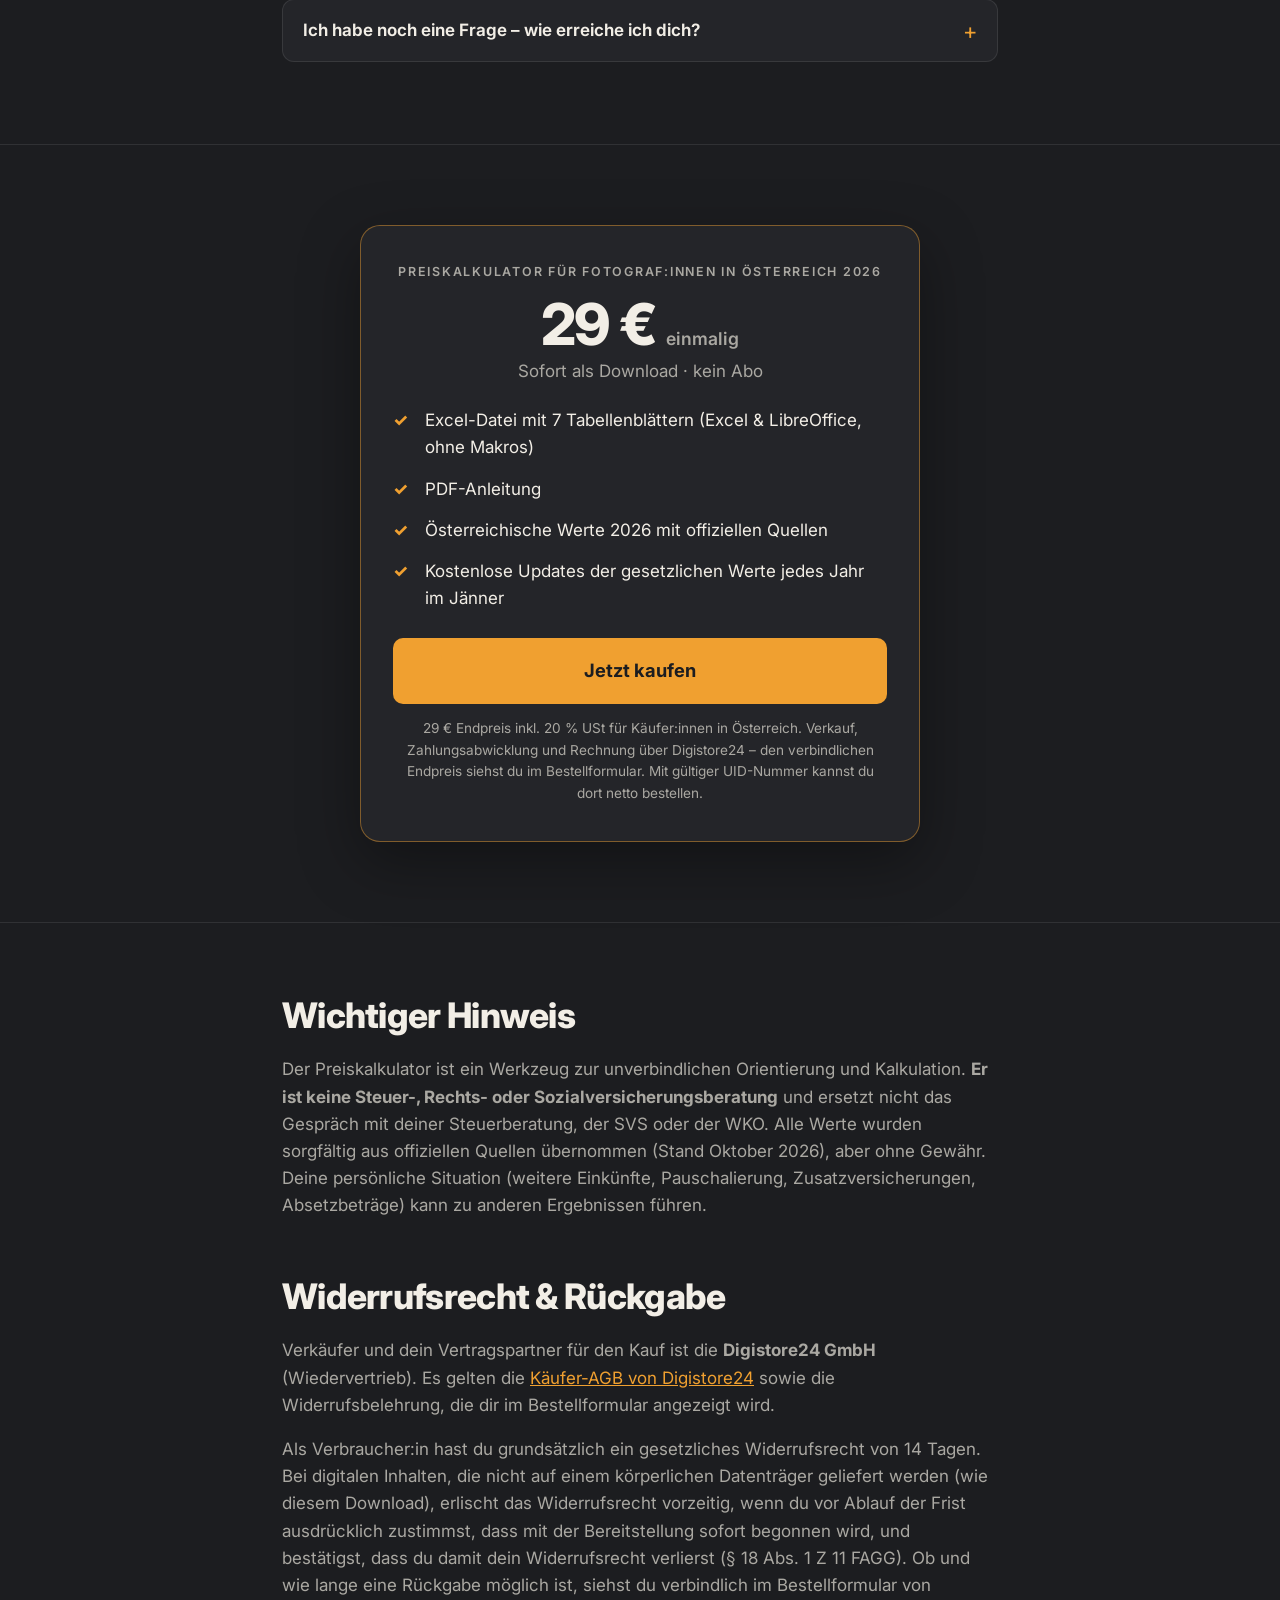
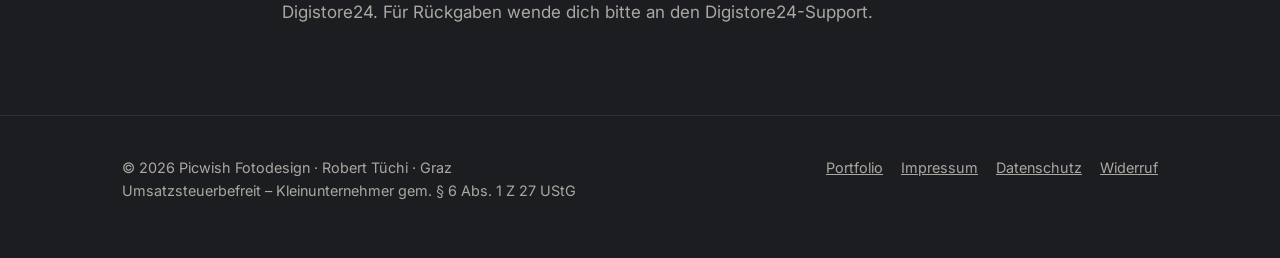
==== commit 87446395: "Lumen-Karte: Beschreibung präzisiert (bis zu drei KI-Modelle, Instagram-Texte nur in Pro)" ====
--- a/index.html
+++ b/index.html
@@ -227,7 +227,7 @@
     <h2>Noch mehr Werkzeuge <span class="accent">für Fotograf:innen</span></h2>
     <div class="app-card">
       <h3>Lumen – KI-Fotoassistent</h3>
-      <p>Drei KI-Modelle bewerten dein Foto in sechs Kategorien: Bildaufbau, Licht, Fokus &amp; Schärfe, Belichtung, Farbe und Bildwirkung. Dazu bekommst du Tipps, Bearbeitungsvorschläge, Instagram-Texte und einen Fotokurs.</p>
+      <p>Bis zu drei KI-Modelle (in Pro: GPT, Gemini und Claude) bewerten dein Foto in sechs Kategorien: Bildaufbau, Licht, Fokus &amp; Schärfe, Belichtung, Farbe und Bildwirkung. Dazu bekommst du Tipps, Bearbeitungsvorschläge, einen Fotokurs und – in Pro – Instagram-Texte.</p>
       <ul class="tags"><li>Gratis: 3 Analysen pro Woche</li><li>Pro: €4,99 / Monat oder €39 / Jahr (spare 35%)</li></ul>
       <div class="actions">
         <a class="btn small" href="https://lumen-67oi.onrender.com/" target="_blank" rel="noopener">Lumen ausprobieren</a>
